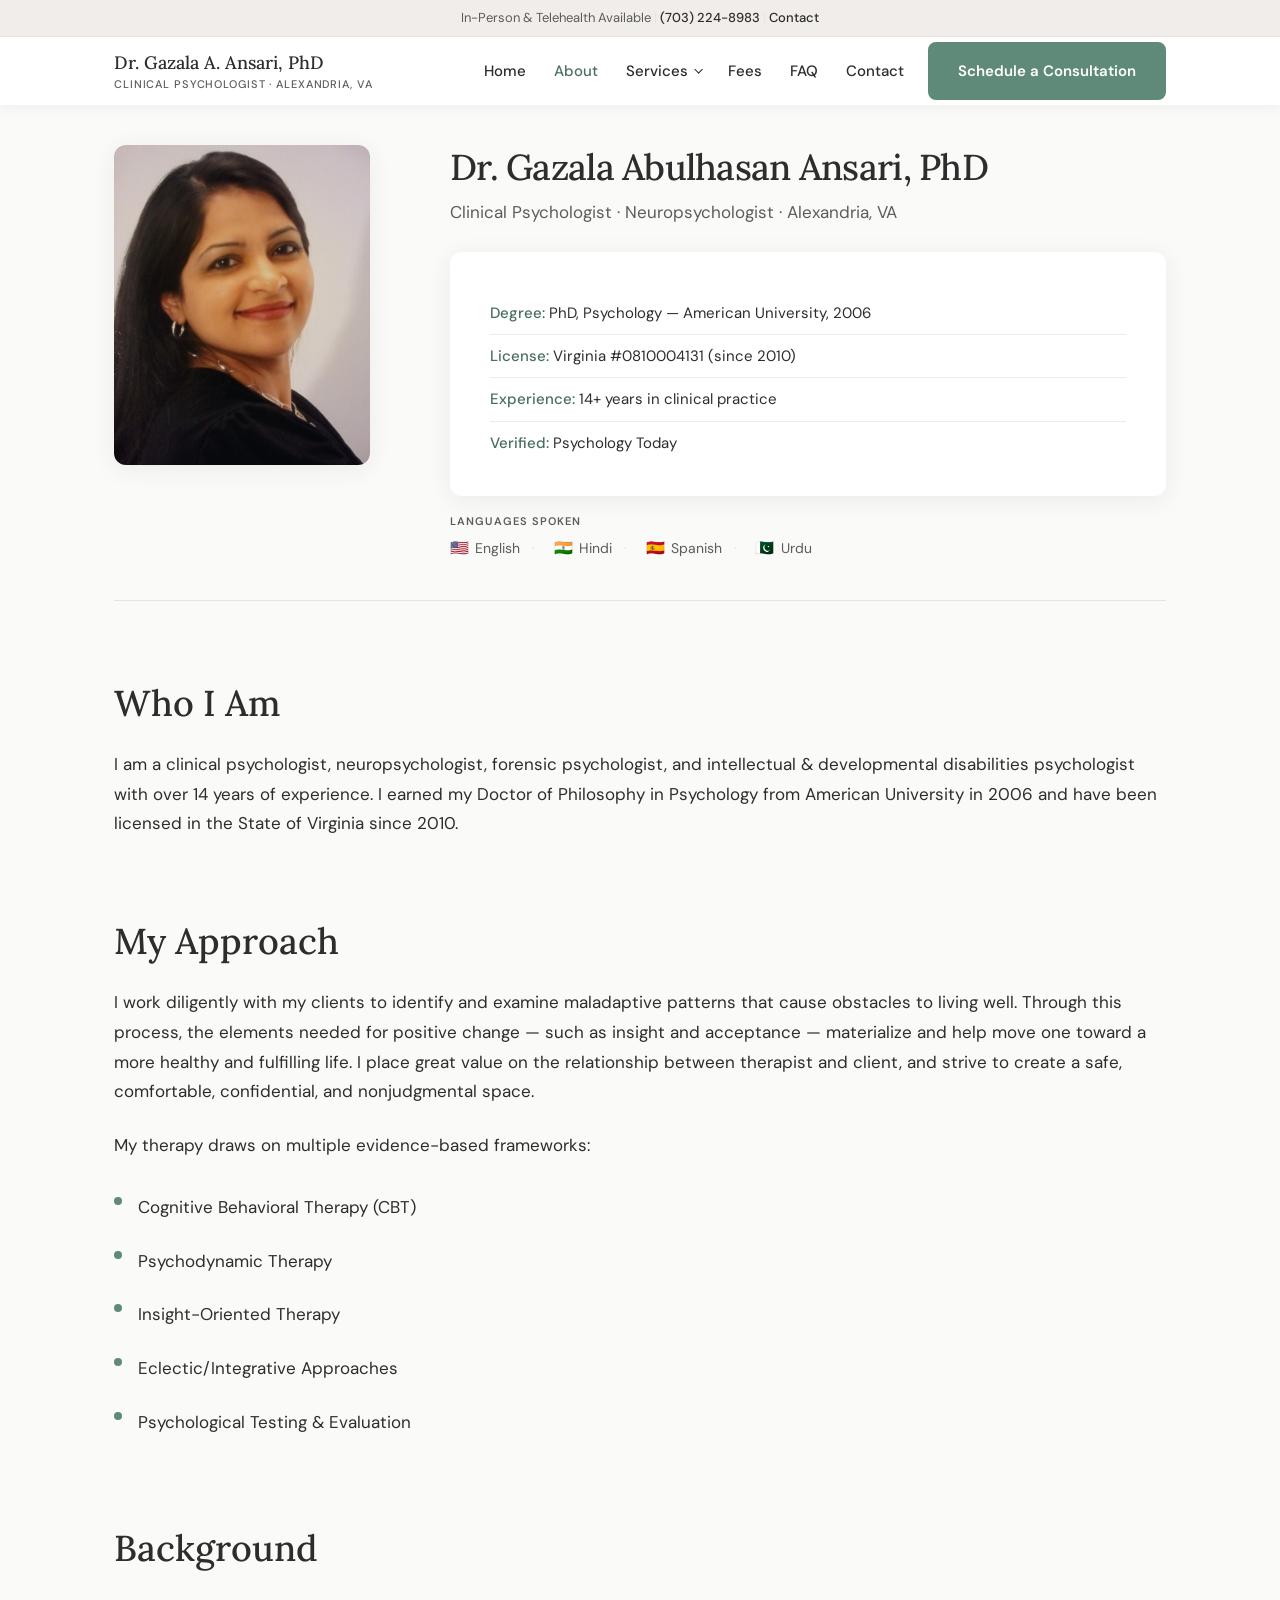
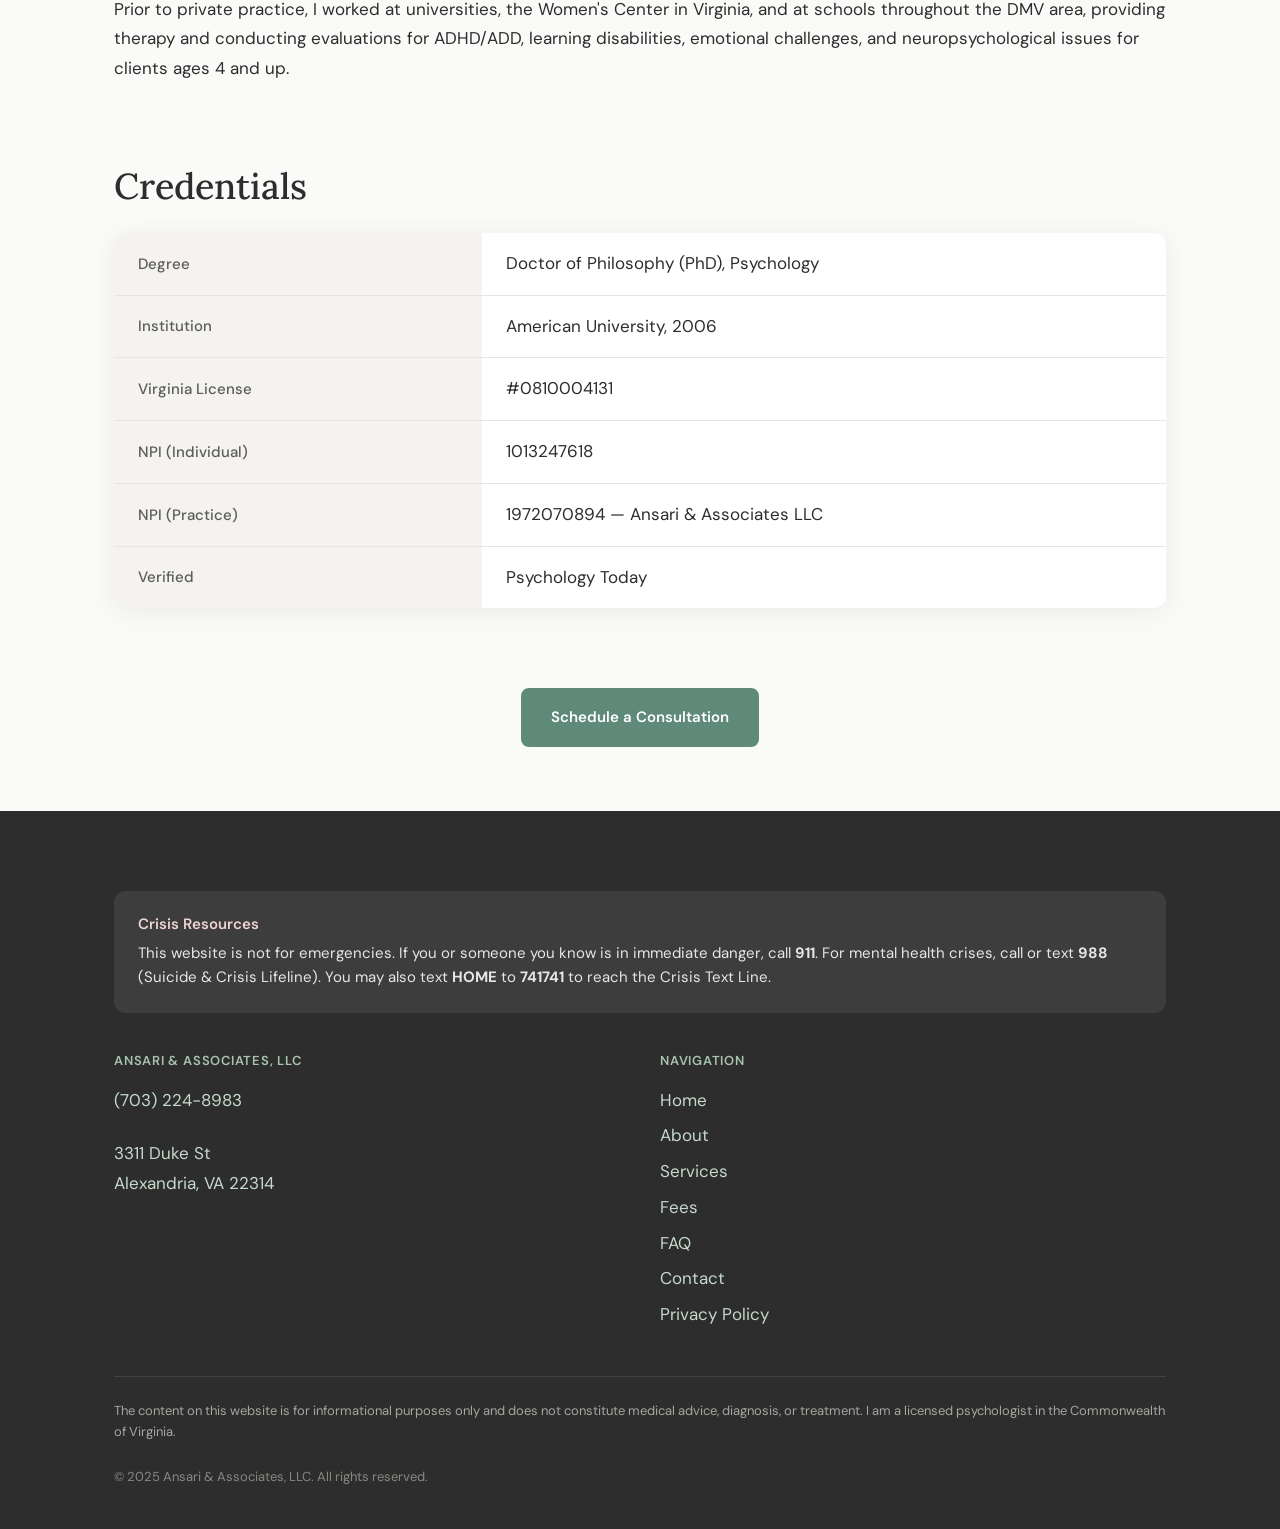
==== about.html @ 8c72e7bc "Initial commit: Dr. Gazala A. Ansari practice website Co-authored-by: Cursor <cursoragent@cursor.com" ====
<!DOCTYPE html>
<html lang="en">
<head>
  <meta charset="UTF-8">
  <meta name="viewport" content="width=device-width, initial-scale=1.0">
  <meta name="description" content="Learn about my background, therapeutic approach, credentials, and experience as a clinical psychologist in Alexandria, VA.">
  <title>About | Dr. Gazala A. Ansari, PhD</title>
  <link rel="preconnect" href="https://fonts.googleapis.com">
  <link rel="preconnect" href="https://fonts.gstatic.com" crossorigin>
  <link href="https://fonts.googleapis.com/css2?family=DM+Sans:ital,opsz,wght@0,9..40,400;0,9..40,500;0,9..40,600;1,9..40,400&family=Lora:ital,wght@0,400;0,500;0,600;1,400&display=swap" rel="stylesheet">
  <link rel="stylesheet" href="css/styles.css">
</head>
<body>
  <a href="#main-content" class="skip-link">Skip to main content</a>

  <header class="site-header">
    <div class="utility-bar">
      <div class="container utility-bar__inner">
        <p>In-Person &amp; Telehealth Available <span class="utility-bar__sep" aria-hidden="true">|</span> <a href="tel:+17032248983">(703) 224-8983</a> <span class="utility-bar__sep" aria-hidden="true">|</span> <a href="contact.html">Contact</a></p>
      </div>
    </div>
    <div class="nav-bar">
      <div class="container nav-bar__inner">
        <a href="index.html" class="logo" aria-label="Dr. Gazala A. Ansari — Home">
          Dr. Gazala A. Ansari, PhD
          <span>Clinical Psychologist · Alexandria, VA</span>
        </a>
        <button class="nav-toggle" type="button" aria-expanded="false" aria-controls="main-nav">Menu</button>
        <nav class="main-nav" id="main-nav" aria-label="Main navigation">
          <ul>
            <li><a href="index.html">Home</a></li>
            <li><a href="about.html" aria-current="page">About</a></li>
            <li class="nav-dropdown">
              <button type="button" class="nav-dropdown__toggle" aria-expanded="false" aria-haspopup="true">Services</button>
              <ul class="nav-dropdown__menu">
                <li><a href="services.html#therapy">Therapy &amp; Clinical Services</a></li>
                <li><a href="services.html#issues">Issues I Work With</a></li>
                <li><a href="services.html#availability">Availability</a></li>
              </ul>
            </li>
            <li><a href="fees.html">Fees</a></li>
            <li><a href="faq.html">FAQ</a></li>
            <li><a href="contact.html">Contact</a></li>
          </ul>
          <a href="contact.html" class="btn btn--primary btn--nav-cta">Schedule a Consultation</a>
        </nav>
      </div>
    </div>
  </header>

  <main id="main-content">
    <section class="section section--tight">
      <div class="container">
        <div class="about-intro">
          <div class="about-intro__grid">
            <figure class="about-intro__photo profile-photo">
              <img
                src="images/dr-ansari.png"
                alt="Gazala Ansari, PhD — Clinical Psychologist in Alexandria, VA"
                width="320"
                height="400"
                loading="eager">
            </figure>
            <div class="about-intro__content">
              <h1>Dr. Gazala Abulhasan Ansari, PhD</h1>
              <p class="about-intro__title">Clinical Psychologist · Neuropsychologist · Alexandria, VA</p>
              <article class="card credentials-intro-card" aria-label="Credentials overview">
                <ul>
                  <li><strong>Degree:</strong> PhD, Psychology — American University, 2006</li>
                  <li><strong>License:</strong> Virginia #0810004131 (since 2010)</li>
                  <li><strong>Experience:</strong> 14+ years in clinical practice</li>
                  <li><strong>Verified:</strong> Psychology Today</li>
                </ul>
              </article>
              <div style="margin-top: var(--space-sm);">
                <span class="languages-label">Languages spoken</span>
                <ul class="languages-inline" aria-label="Languages spoken">
                  <li><span class="flag" aria-hidden="true">🇺🇸</span> English</li>
                  <li><span class="flag" aria-hidden="true">🇮🇳</span> Hindi</li>
                  <li><span class="flag" aria-hidden="true">🇪🇸</span> Spanish</li>
                  <li><span class="flag" aria-hidden="true">🇵🇰</span> Urdu</li>
                </ul>
              </div>
            </div>
          </div>
        </div>

        <div class="content-block">
          <h2>Who I Am</h2>
          <p>I am a clinical psychologist, neuropsychologist, forensic psychologist, and intellectual &amp; developmental disabilities psychologist with over 14 years of experience. I earned my Doctor of Philosophy in Psychology from American University in 2006 and have been licensed in the State of Virginia since 2010.</p>
        </div>

        <div class="content-block">
          <h2>My Approach</h2>
          <p>I work diligently with my clients to identify and examine maladaptive patterns that cause obstacles to living well. Through this process, the elements needed for positive change — such as insight and acceptance — materialize and help move one toward a more healthy and fulfilling life. I place great value on the relationship between therapist and client, and strive to create a safe, comfortable, confidential, and nonjudgmental space.</p>
          <p>My therapy draws on multiple evidence-based frameworks:</p>
          <ul class="approach-list">
            <li>Cognitive Behavioral Therapy (CBT)</li>
            <li>Psychodynamic Therapy</li>
            <li>Insight-Oriented Therapy</li>
            <li>Eclectic/Integrative Approaches</li>
            <li>Psychological Testing &amp; Evaluation</li>
          </ul>
        </div>

        <div class="content-block">
          <h2>Background</h2>
          <p>Prior to private practice, I worked at universities, the Women's Center in Virginia, and at schools throughout the DMV area, providing therapy and conducting evaluations for ADHD/ADD, learning disabilities, emotional challenges, and neuropsychological issues for clients ages 4 and up.</p>
        </div>

        <div class="content-block">
          <h2>Credentials</h2>
          <table class="credentials-table">
            <tbody>
              <tr>
                <th scope="row">Degree</th>
                <td>Doctor of Philosophy (PhD), Psychology</td>
              </tr>
              <tr>
                <th scope="row">Institution</th>
                <td>American University, 2006</td>
              </tr>
              <tr>
                <th scope="row">Virginia License</th>
                <td>#0810004131</td>
              </tr>
              <tr>
                <th scope="row">NPI (Individual)</th>
                <td>1013247618</td>
              </tr>
              <tr>
                <th scope="row">NPI (Practice)</th>
                <td>1972070894 — Ansari &amp; Associates LLC</td>
              </tr>
              <tr>
                <th scope="row">Verified</th>
                <td>Psychology Today</td>
              </tr>
            </tbody>
          </table>
        </div>

        <p class="btn-row btn-row--center" style="margin-top: var(--space-xl);">
          <a href="contact.html" class="btn btn--primary">Schedule a Consultation</a>
        </p>
      </div>
    </section>
  </main>

  <footer class="site-footer">
    <div class="container">
      <div class="crisis-box">
        <h3>Crisis Resources</h3>
        <p>This website is not for emergencies. If you or someone you know is in immediate danger, call <strong>911</strong>. For mental health crises, call or text <strong>988</strong> (Suicide &amp; Crisis Lifeline). You may also text <strong>HOME</strong> to <strong>741741</strong> to reach the Crisis Text Line.</p>
      </div>
      <div class="footer-grid">
        <div>
          <h3>Ansari &amp; Associates, LLC</h3>
          <p><a href="tel:+17032248983">(703) 224-8983</a></p>
          <p><a href="https://www.google.com/maps/search/?api=1&query=3311+Duke+St,+Alexandria,+VA+22314" target="_blank" rel="noopener noreferrer">3311 Duke St<br>Alexandria, VA 22314</a></p>
        </div>
        <nav class="footer-nav" aria-label="Footer navigation">
          <h3>Navigation</h3>
          <ul>
            <li><a href="index.html">Home</a></li>
            <li><a href="about.html">About</a></li>
            <li><a href="services.html">Services</a></li>
            <li><a href="fees.html">Fees</a></li>
            <li><a href="faq.html">FAQ</a></li>
            <li><a href="contact.html">Contact</a></li>
            <li><a href="privacy.html">Privacy Policy</a></li>
          </ul>
        </nav>
      </div>
      <p class="legal-disclaimer">The content on this website is for informational purposes only and does not constitute medical advice, diagnosis, or treatment. I am a licensed psychologist in the Commonwealth of Virginia.</p>
      <p class="footer-copy">&copy; 2025 Ansari &amp; Associates, LLC. All rights reserved.</p>
    </div>
  </footer>

  <script src="js/main.js"></script>
</body>
</html>
---- css/styles.css ----
/* Dr. Gazala A. Ansari — Psychology Practice Site */

:root {
  --color-bg: #fafaf8;
  --color-bg-alt: #f5f3f0;
  --color-utility: #f0edea;
  --color-surface: #ffffff;
  --color-accent: #5f8a7a;
  --color-accent-dark: #4a6f62;
  --color-accent-light: #e8f2ed;
  --color-teal: #5a8a8a;
  --color-text: #2d2d2d;
  --color-text-muted: #5c5c5c;
  --color-border: #e8e4df;
  --font-serif: "Lora", Georgia, "Times New Roman", serif;
  --font-sans: "DM Sans", system-ui, -apple-system, sans-serif;
  --space-xs: 0.5rem;
  --space-sm: 1rem;
  --space-md: 1.5rem;
  --space-lg: 2.5rem;
  --space-xl: 5rem;
  --space-2xl: 7.5rem;
  --max-width: 68.75rem;
  --nav-height: 4.25rem;
  --utility-height: 2.25rem;
  --header-total: calc(var(--nav-height) + var(--utility-height));
  --radius: 8px;
  --radius-lg: 12px;
  --shadow-sm: 0 2px 12px rgba(45, 45, 45, 0.06);
  --shadow-md: 0 8px 32px rgba(45, 45, 45, 0.08);
  --shadow-card: 0 4px 24px rgba(45, 45, 45, 0.07);
  --transition: 0.2s ease;
}

*,
*::before,
*::after {
  box-sizing: border-box;
}

html {
  scroll-behavior: smooth;
}

body {
  margin: 0;
  font-family: var(--font-sans);
  font-size: 1.0625rem;
  line-height: 1.75;
  color: var(--color-text);
  background-color: var(--color-bg);
  -webkit-font-smoothing: antialiased;
}

img {
  max-width: 100%;
  height: auto;
  display: block;
}

a {
  color: var(--color-accent-dark);
  text-decoration-thickness: 1px;
  text-underline-offset: 0.2em;
  transition: color var(--transition);
}

a:hover,
a:focus-visible {
  color: var(--color-teal);
}

h1,
h2,
h3,
h4 {
  font-family: var(--font-serif);
  font-weight: 500;
  line-height: 1.25;
  color: var(--color-text);
  margin-top: 0;
}

h1 {
  font-size: clamp(2.25rem, 4.5vw, 3.25rem);
  letter-spacing: -0.02em;
}

h2 {
  font-size: clamp(1.625rem, 3vw, 2.25rem);
  margin-bottom: var(--space-md);
}

h3 {
  font-size: 1.25rem;
  margin-bottom: var(--space-sm);
}

p {
  margin: 0 0 var(--space-md);
}

ul {
  margin: 0 0 var(--space-md);
  padding-left: 1.25rem;
}

li {
  margin-bottom: 0.5rem;
}

li::marker {
  color: var(--color-accent);
}

.skip-link {
  position: absolute;
  top: -100%;
  left: var(--space-sm);
  z-index: 300;
  padding: var(--space-xs) var(--space-sm);
  background: var(--color-accent-dark);
  color: #fff;
  border-radius: var(--radius);
  text-decoration: none;
}

.skip-link:focus {
  top: var(--space-sm);
}

/* Utility bar */
.utility-bar {
  background: var(--color-utility);
  border-bottom: 1px solid var(--color-border);
  font-size: 0.8125rem;
  color: var(--color-text-muted);
}

.utility-bar__inner {
  display: flex;
  justify-content: center;
  align-items: center;
  flex-wrap: wrap;
  gap: 0.5rem 0.75rem;
  min-height: var(--utility-height);
  text-align: center;
}

.utility-bar__inner p {
  margin: 0;
}

.utility-bar a {
  color: var(--color-text);
  text-decoration: none;
  font-weight: 500;
}

.utility-bar a:hover,
.utility-bar a:focus-visible {
  color: var(--color-accent-dark);
}

.utility-bar__sep {
  color: var(--color-border);
  user-select: none;
}

/* Site header */
.site-header {
  position: sticky;
  top: 0;
  z-index: 200;
  background: var(--color-surface);
  box-shadow: var(--shadow-sm);
}

.nav-bar__inner {
  display: flex;
  align-items: center;
  justify-content: space-between;
  gap: var(--space-md);
  min-height: var(--nav-height);
}

.logo {
  font-family: var(--font-serif);
  font-size: 1.125rem;
  font-weight: 500;
  color: var(--color-text);
  text-decoration: none;
  line-height: 1.3;
  flex-shrink: 0;
}

.logo span {
  display: block;
  font-family: var(--font-sans);
  font-size: 0.6875rem;
  font-weight: 500;
  color: var(--color-text-muted);
  letter-spacing: 0.08em;
  text-transform: uppercase;
  margin-top: 0.125rem;
}

.nav-toggle {
  display: none;
  background: none;
  border: 1px solid var(--color-border);
  border-radius: var(--radius);
  padding: 0.5rem 0.75rem;
  cursor: pointer;
  font-family: var(--font-sans);
  font-size: 0.875rem;
  color: var(--color-text);
}

.main-nav {
  display: flex;
  align-items: center;
  gap: var(--space-md);
}

.main-nav > ul {
  display: flex;
  align-items: center;
  flex-wrap: wrap;
  gap: 0 1.75rem;
  list-style: none;
  margin: 0;
  padding: 0;
}

.main-nav > ul > li {
  margin: 0;
}

.main-nav > ul > li > a,
.nav-dropdown__toggle {
  text-decoration: none;
  font-size: 0.9375rem;
  font-weight: 500;
  color: var(--color-text);
  padding: 0.25rem 0;
  background: none;
  border: none;
  cursor: pointer;
  font-family: var(--font-sans);
  display: inline-flex;
  align-items: center;
  gap: 0.35rem;
}

.nav-dropdown__toggle::after {
  content: "";
  width: 0.4rem;
  height: 0.4rem;
  border-right: 1.5px solid currentColor;
  border-bottom: 1.5px solid currentColor;
  transform: rotate(45deg) translateY(-2px);
  transition: transform var(--transition);
}

.nav-dropdown.is-open .nav-dropdown__toggle::after {
  transform: rotate(-135deg) translateY(1px);
}

.main-nav a:hover,
.main-nav a:focus-visible,
.main-nav a[aria-current="page"],
.nav-dropdown__toggle:hover,
.nav-dropdown__toggle:focus-visible {
  color: var(--color-accent-dark);
}

.btn--nav-cta {
  white-space: nowrap;
  flex-shrink: 0;
}

/* Dropdown */
.nav-dropdown {
  position: relative;
}

.nav-dropdown__menu {
  position: absolute;
  top: calc(100% + 0.75rem);
  left: 50%;
  transform: translateX(-50%);
  min-width: 15rem;
  background: var(--color-surface);
  border-radius: var(--radius);
  box-shadow: var(--shadow-md);
  list-style: none;
  margin: 0;
  padding: 0.5rem 0;
  opacity: 0;
  visibility: hidden;
  pointer-events: none;
  transition: opacity var(--transition), visibility var(--transition);
  z-index: 50;
}

.nav-dropdown.is-open .nav-dropdown__menu,
.nav-dropdown:hover .nav-dropdown__menu {
  opacity: 1;
  visibility: visible;
  pointer-events: auto;
}

.nav-dropdown__menu a {
  display: block;
  padding: 0.625rem 1.25rem;
  font-size: 0.875rem;
  font-weight: 400;
  color: var(--color-text);
  text-decoration: none;
  white-space: nowrap;
}

.nav-dropdown__menu a:hover,
.nav-dropdown__menu a:focus-visible {
  background: var(--color-accent-light);
  color: var(--color-accent-dark);
}

/* Layout */
.container {
  max-width: var(--max-width);
  margin: 0 auto;
  padding: 0 var(--space-md);
}

.section {
  padding: var(--space-xl) 0;
}

.section--alt {
  background-color: var(--color-bg-alt);
}

.section--tight {
  padding: var(--space-lg) 0;
}

.section-heading {
  text-align: center;
  max-width: 40rem;
  margin: 0 auto var(--space-lg);
}

.section-heading::after {
  content: "";
  display: block;
  width: 3rem;
  height: 2px;
  background: var(--color-accent);
  margin: var(--space-md) auto 0;
  border-radius: 1px;
}

.page-header {
  padding: var(--space-xl) 0 var(--space-lg);
  text-align: center;
  background: var(--color-surface);
}

.page-header .section-label {
  margin-bottom: var(--space-sm);
}

.page-header h1::after {
  content: "";
  display: block;
  width: 3rem;
  height: 2px;
  background: var(--color-accent);
  margin: var(--space-md) auto 0;
  border-radius: 1px;
}

.page-header p {
  max-width: 40rem;
  margin: var(--space-sm) auto 0;
  color: var(--color-text-muted);
  font-size: 1.125rem;
}

.section-label {
  display: block;
  font-family: var(--font-sans);
  font-size: 0.75rem;
  font-weight: 600;
  letter-spacing: 0.12em;
  text-transform: uppercase;
  color: var(--color-accent-dark);
  margin-bottom: var(--space-sm);
}

/* Hero */
.hero {
  padding: var(--space-2xl) 0;
  background: var(--color-surface);
}

.hero__grid {
  display: grid;
  grid-template-columns: 1fr minmax(16rem, 24rem);
  gap: clamp(2rem, 5vw, 4rem);
  align-items: center;
}

.hero__content {
  text-align: left;
}

.hero__label {
  margin-bottom: var(--space-md);
}

.hero__headline {
  margin: 0 0 var(--space-md);
}

.hero__headline em {
  font-style: italic;
  font-weight: 400;
}

.hero__subheadline {
  font-size: 1.125rem;
  font-weight: 400;
  color: var(--color-text-muted);
  margin: 0 0 var(--space-md);
  line-height: 1.65;
}

.hero__intro {
  font-size: 1rem;
  color: var(--color-text);
  margin: 0 0 var(--space-lg);
  line-height: 1.75;
}

.hero__photo {
  margin: 0;
}

.profile-photo {
  margin: 0;
}

.profile-photo img {
  width: 100%;
  aspect-ratio: 4 / 5;
  object-fit: cover;
  object-position: center top;
  border-radius: var(--radius-lg);
  box-shadow: var(--shadow-card);
  border: none;
}

.hero__below {
  padding: var(--space-xl) 0;
  background: var(--color-bg);
}

/* Services grid (home) */
.services-grid-section {
  padding: var(--space-2xl) 0;
  background: var(--color-bg-alt);
}

.services-grid {
  display: grid;
  grid-template-columns: repeat(3, 1fr);
  gap: var(--space-md);
  margin-top: var(--space-lg);
}

.service-card {
  background: var(--color-surface);
  border-radius: var(--radius-lg);
  padding: var(--space-lg);
  box-shadow: var(--shadow-card);
  display: flex;
  flex-direction: column;
  transition: transform var(--transition), box-shadow var(--transition);
}

.service-card:hover {
  transform: translateY(-2px);
  box-shadow: var(--shadow-md);
}

.service-card__icon {
  width: 2.75rem;
  height: 2.75rem;
  color: var(--color-accent);
  margin-bottom: var(--space-md);
}

.service-card__title {
  font-family: var(--font-serif);
  font-size: 1.25rem;
  font-weight: 600;
  margin: 0 0 var(--space-sm);
  color: var(--color-text);
}

.service-card__desc {
  font-size: 0.9375rem;
  color: var(--color-text-muted);
  line-height: 1.65;
  flex-grow: 1;
  margin-bottom: var(--space-md);
}

.service-card__link {
  font-size: 0.9375rem;
  font-weight: 500;
  color: var(--color-accent-dark);
  text-decoration: none;
  margin-top: auto;
}

.service-card__link:hover,
.service-card__link:focus-visible {
  color: var(--color-teal);
}

/* About intro */
.about-intro {
  padding-bottom: var(--space-lg);
  margin-bottom: var(--space-xl);
  border-bottom: 1px solid var(--color-border);
}

.about-intro__grid {
  display: grid;
  grid-template-columns: minmax(12rem, 16rem) 1fr;
  gap: var(--space-xl);
  align-items: start;
}

.about-intro__content h1 {
  font-size: clamp(1.75rem, 3vw, 2.25rem);
  margin-bottom: var(--space-xs);
}

.about-intro__title {
  font-size: 1.0625rem;
  color: var(--color-text-muted);
  margin: 0 0 var(--space-md);
}

.credentials-intro-card {
  margin-top: 0;
  background: var(--color-accent-light);
  border: none;
  box-shadow: var(--shadow-sm);
}

.credentials-intro-card ul {
  list-style: none;
  padding: 0;
  margin: 0;
}

.credentials-intro-card li {
  padding: 0.5rem 0;
  border-bottom: 1px solid rgba(95, 138, 122, 0.15);
  margin: 0;
  font-size: 0.9375rem;
}

.credentials-intro-card li:last-child {
  border-bottom: none;
  padding-bottom: 0;
}

.credentials-intro-card strong {
  color: var(--color-accent-dark);
  font-weight: 500;
}

/* Trust badges */
.trust-badges {
  display: grid;
  grid-template-columns: repeat(auto-fit, minmax(10rem, 1fr));
  gap: var(--space-md);
  margin: 0;
  padding: var(--space-lg);
  background: var(--color-surface);
  border-radius: var(--radius-lg);
  box-shadow: var(--shadow-card);
}

.trust-badge {
  display: flex;
  flex-direction: column;
  align-items: center;
  text-align: center;
  gap: var(--space-xs);
}

.trust-badge__icon {
  width: 2.5rem;
  height: 2.5rem;
  color: var(--color-accent);
}

.trust-badge__label {
  font-size: 0.875rem;
  color: var(--color-text);
  line-height: 1.4;
  font-weight: 500;
}

/* Buttons */
.btn-row {
  display: flex;
  flex-wrap: wrap;
  gap: var(--space-sm);
}

.hero .btn-row {
  justify-content: flex-start;
}

.btn-row--center {
  justify-content: center;
}

.btn {
  display: inline-block;
  padding: 0.875rem 1.75rem;
  font-family: var(--font-sans);
  font-size: 0.9375rem;
  font-weight: 600;
  text-decoration: none;
  border-radius: var(--radius);
  border: 2px solid transparent;
  cursor: pointer;
  transition: background var(--transition), color var(--transition), border-color var(--transition), box-shadow var(--transition);
}

.btn--primary {
  background: var(--color-accent);
  color: #fff;
  border-color: var(--color-accent);
}

.btn--primary:hover,
.btn--primary:focus-visible {
  background: var(--color-accent-dark);
  border-color: var(--color-accent-dark);
  color: #fff;
  box-shadow: var(--shadow-sm);
}

.btn--secondary {
  background: transparent;
  color: var(--color-accent-dark);
  border-color: var(--color-accent);
}

.btn--secondary:hover,
.btn--secondary:focus-visible {
  background: var(--color-accent-light);
  color: var(--color-accent-dark);
}

/* Cards */
.card-grid {
  display: grid;
  grid-template-columns: repeat(auto-fit, minmax(16rem, 1fr));
  gap: var(--space-md);
}

.card {
  background: var(--color-surface);
  border: none;
  border-radius: var(--radius-lg);
  padding: var(--space-lg);
  box-shadow: var(--shadow-card);
}

.card__title {
  font-family: var(--font-serif);
  font-size: 1.125rem;
  margin-bottom: var(--space-xs);
  color: var(--color-accent-dark);
}

.card__value {
  font-size: 1.75rem;
  font-weight: 500;
  color: var(--color-text);
  margin-bottom: var(--space-xs);
  font-family: var(--font-serif);
}

.card p:last-child {
  margin-bottom: 0;
}

/* Credentials table */
.credentials-table {
  width: 100%;
  border-collapse: collapse;
  background: var(--color-surface);
  border-radius: var(--radius-lg);
  overflow: hidden;
  box-shadow: var(--shadow-card);
}

.credentials-table th,
.credentials-table td {
  padding: var(--space-sm) var(--space-md);
  text-align: left;
  border-bottom: 1px solid var(--color-border);
}

.credentials-table th {
  width: 35%;
  font-weight: 500;
  color: var(--color-text-muted);
  background: var(--color-bg-alt);
  font-family: var(--font-sans);
  font-size: 0.9375rem;
}

.credentials-table tr:last-child th,
.credentials-table tr:last-child td {
  border-bottom: none;
}

/* Tag list */
.tag-list {
  display: flex;
  flex-wrap: wrap;
  gap: 0.5rem;
  list-style: none;
  padding: 0;
  margin: var(--space-md) 0 0;
}

.tag-list li {
  margin: 0;
  padding: 0.375rem 0.875rem;
  background: var(--color-accent-light);
  color: var(--color-accent-dark);
  border-radius: 2rem;
  font-size: 0.875rem;
}

.focus-areas {
  display: flex;
  flex-wrap: wrap;
  gap: var(--space-sm);
  margin: var(--space-md) 0;
}

.focus-area {
  padding: var(--space-sm) var(--space-md);
  background: var(--color-accent);
  color: #fff;
  border-radius: var(--radius);
  font-weight: 500;
  font-size: 0.9375rem;
}

/* FAQ */
.faq-list {
  max-width: 48rem;
  margin: 0 auto;
}

.faq-item {
  border: none;
  border-radius: var(--radius-lg);
  margin-bottom: var(--space-sm);
  background: var(--color-surface);
  overflow: hidden;
  box-shadow: var(--shadow-sm);
}

/* Content stays in DOM (open) but height is controlled by JS */
.faq-item > .faq-item__answer {
  display: block;
}

.faq-item summary {
  padding: var(--space-md) var(--space-lg);
  font-weight: 500;
  cursor: pointer;
  list-style: none;
  display: flex;
  justify-content: space-between;
  align-items: center;
  gap: var(--space-sm);
  font-family: var(--font-serif);
  font-size: 1.0625rem;
}

.faq-item summary::-webkit-details-marker {
  display: none;
}

.faq-item summary::after {
  content: "+";
  font-family: var(--font-sans);
  font-size: 1.25rem;
  color: var(--color-accent);
  flex-shrink: 0;
}

.faq-item.is-open summary::after {
  content: "−";
}

.faq-item summary:hover,
.faq-item summary:focus-visible {
  background: var(--color-accent-light);
  outline: none;
}

.faq-item__answer {
  height: 0;
  overflow: hidden;
  transition: height 0.35s ease-out;
  color: var(--color-text-muted);
}

.faq-item.is-open .faq-item__answer {
  /* height set by JavaScript for smooth animation */
}

.faq-item__answer-inner {
  padding: 0 var(--space-lg) var(--space-md);
}

.faq-item__answer-inner > p {
  margin: 0;
  padding-top: var(--space-md);
  border-top: 1px solid var(--color-border);
}

/* Contact */
.contact-layout {
  display: grid;
  grid-template-columns: 1fr 1fr;
  gap: var(--space-xl);
  align-items: start;
}

.contact-form {
  background: var(--color-surface);
  padding: var(--space-lg);
  border-radius: var(--radius-lg);
  box-shadow: var(--shadow-card);
}

.form-group {
  margin-bottom: var(--space-md);
}

.form-group label {
  display: block;
  font-size: 0.875rem;
  font-weight: 500;
  margin-bottom: 0.375rem;
  color: var(--color-text);
}

.form-group input,
.form-group select,
.form-group textarea {
  width: 100%;
  padding: 0.75rem;
  font-family: var(--font-sans);
  font-size: 1rem;
  border: 1px solid var(--color-border);
  border-radius: var(--radius);
  background: var(--color-bg);
  color: var(--color-text);
  transition: border-color var(--transition), box-shadow var(--transition);
}

.form-group input:focus,
.form-group select:focus,
.form-group textarea:focus {
  outline: none;
  border-color: var(--color-accent);
  box-shadow: 0 0 0 3px var(--color-accent-light);
}

.form-group textarea {
  min-height: 8rem;
  resize: vertical;
}

.form-note {
  font-size: 0.875rem;
  color: var(--color-text-muted);
  margin-bottom: var(--space-md);
  padding: var(--space-sm);
  background: var(--color-accent-light);
  border-radius: var(--radius);
  border-left: 3px solid var(--color-accent);
}

.contact-details h3 {
  margin-top: var(--space-lg);
}

.contact-details h3:first-child {
  margin-top: 0;
}

.contact-details a {
  text-decoration: none;
  font-weight: 500;
}

.contact-details a:hover {
  text-decoration: underline;
}

.map-container {
  margin-top: var(--space-xl);
  border-radius: var(--radius-lg);
  overflow: hidden;
  box-shadow: var(--shadow-card);
}

.map-container iframe {
  display: block;
  width: 100%;
  height: 20rem;
  border: 0;
}

.two-col {
  display: grid;
  grid-template-columns: 1fr 1fr;
  gap: var(--space-xl);
  align-items: start;
}

.content-block + .content-block {
  margin-top: var(--space-xl);
}

.content-block[id] {
  scroll-margin-top: calc(var(--header-total) + 1rem);
}

.approach-list {
  list-style: none;
  padding: 0;
}

.approach-list li {
  padding: var(--space-xs) 0 var(--space-xs) 1.5rem;
  position: relative;
}

.approach-list li::before {
  content: "";
  position: absolute;
  left: 0;
  top: 0.75rem;
  width: 0.5rem;
  height: 0.5rem;
  background: var(--color-accent);
  border-radius: 50%;
}

/* Languages — inline minimal display */
.languages-inline {
  display: flex;
  flex-wrap: wrap;
  align-items: center;
  gap: 0.5rem 0.75rem;
  margin: 0;
  padding: 0;
  list-style: none;
  font-size: 0.875rem;
  color: var(--color-text-muted);
  line-height: 1.6;
}

.languages-inline li {
  display: inline-flex;
  align-items: center;
  gap: 0.4rem;
  margin: 0;
}

.languages-inline li + li::before {
  content: "·";
  margin-right: 0.75rem;
  color: var(--color-border);
}

.languages-inline .flag {
  font-size: 0.95rem;
  line-height: 1;
}

.languages-label {
  display: block;
  font-family: var(--font-sans);
  font-size: 0.6875rem;
  font-weight: 600;
  letter-spacing: 0.1em;
  text-transform: uppercase;
  color: var(--color-text-muted);
  margin-bottom: 0.4rem;
}

.availability-block {
  padding: var(--space-lg);
  border-radius: var(--radius-lg);
  background: var(--color-accent-light);
  box-shadow: var(--shadow-sm);
}

/* Footer */
.site-footer {
  background: var(--color-text);
  color: #e8e6e3;
  padding: var(--space-xl) 0 var(--space-lg);
  margin-top: 0;
}

.site-footer a {
  color: #c5d9cc;
  text-decoration: none;
}

.site-footer a:hover,
.site-footer a:focus-visible {
  color: #fff;
  text-decoration: underline;
}

.footer-grid {
  display: grid;
  grid-template-columns: repeat(auto-fit, minmax(14rem, 1fr));
  gap: var(--space-lg);
  margin-bottom: var(--space-lg);
}

.footer-grid h3 {
  font-family: var(--font-sans);
  font-size: 0.8125rem;
  font-weight: 600;
  text-transform: uppercase;
  letter-spacing: 0.06em;
  color: #a8c4b0;
  margin-bottom: var(--space-sm);
}

.footer-nav ul {
  list-style: none;
  padding: 0;
  margin: 0;
}

.footer-nav li {
  margin-bottom: 0.375rem;
}

.crisis-box {
  background: rgba(255, 255, 255, 0.08);
  border-radius: var(--radius-lg);
  padding: var(--space-md);
  margin-bottom: var(--space-lg);
}

.crisis-box h3 {
  font-family: var(--font-sans);
  font-size: 0.9375rem;
  font-weight: 600;
  color: #f0d4d4;
  margin-bottom: var(--space-xs);
}

.crisis-box p {
  margin: 0;
  font-size: 0.9375rem;
  line-height: 1.6;
}

.legal-disclaimer {
  font-size: 0.8125rem;
  color: #a8a5a0;
  line-height: 1.6;
  margin-bottom: var(--space-md);
  padding-top: var(--space-md);
  border-top: 1px solid rgba(255, 255, 255, 0.1);
}

.footer-copy {
  font-size: 0.8125rem;
  color: #8a8782;
  margin: 0;
}

.text-muted {
  color: var(--color-text-muted);
}

.text-center {
  text-align: center;
}

.sr-only {
  position: absolute;
  width: 1px;
  height: 1px;
  padding: 0;
  margin: -1px;
  overflow: hidden;
  clip: rect(0, 0, 0, 0);
  white-space: nowrap;
  border: 0;
}

/* Responsive */
@media (max-width: 992px) {
  .services-grid {
    grid-template-columns: repeat(2, 1fr);
  }
}

@media (max-width: 768px) {
  :root {
    --space-xl: 3.5rem;
    --space-2xl: 4.5rem;
  }

  .nav-toggle {
    display: block;
  }

  .main-nav {
    display: none;
    position: absolute;
    top: 100%;
    left: 0;
    right: 0;
    background: var(--color-surface);
    border-bottom: 1px solid var(--color-border);
    padding: var(--space-md);
    box-shadow: var(--shadow-md);
    flex-direction: column;
    align-items: stretch;
  }

  .main-nav.is-open {
    display: flex;
  }

  .main-nav > ul {
    flex-direction: column;
    align-items: stretch;
    gap: 0;
    width: 100%;
  }

  .main-nav > ul > li {
    border-bottom: 1px solid var(--color-border);
  }

  .main-nav > ul > li > a,
  .nav-dropdown__toggle {
    display: block;
    padding: var(--space-sm) 0;
    width: 100%;
    text-align: left;
  }

  .nav-dropdown__menu {
    position: static;
    transform: none;
    box-shadow: none;
    padding: 0 0 0 1rem;
    opacity: 1;
    visibility: visible;
    pointer-events: auto;
    display: none;
    background: var(--color-bg-alt);
    border-radius: var(--radius);
    margin-bottom: var(--space-sm);
  }

  .nav-dropdown.is-open .nav-dropdown__menu {
    display: block;
  }

  .nav-dropdown:hover .nav-dropdown__menu {
    display: none;
  }

  .nav-dropdown.is-open:hover .nav-dropdown__menu {
    display: block;
  }

  .btn--nav-cta {
    width: 100%;
    text-align: center;
    margin-top: var(--space-sm);
  }

  .nav-bar__inner {
    flex-wrap: wrap;
    position: relative;
  }

  .two-col,
  .contact-layout {
    grid-template-columns: 1fr;
  }

  .hero {
    padding: var(--space-xl) 0;
  }

  .hero__grid {
    grid-template-columns: 1fr;
    gap: var(--space-lg);
  }

  .hero__content {
    text-align: center;
  }

  .hero .btn-row {
    justify-content: center;
  }

  .hero__photo {
    max-width: 18rem;
    margin: 0 auto;
  }

  .services-grid {
    grid-template-columns: 1fr;
  }

  .about-intro__grid {
    grid-template-columns: 1fr;
    gap: var(--space-lg);
  }

  .about-intro__photo {
    max-width: 16rem;
    margin: 0 auto;
  }

  .credentials-table th,
  .credentials-table td {
    display: block;
    width: 100%;
  }

  .credentials-table th {
    padding-bottom: 0.25rem;
    border-bottom: none;
  }

  .credentials-table td {
    padding-top: 0;
    padding-bottom: var(--space-sm);
  }
}

@media (prefers-reduced-motion: reduce) {
  html {
    scroll-behavior: auto;
  }

  *,
  *::before,
  *::after {
    transition-duration: 0.01ms !important;
  }

  .faq-item__answer {
    transition: none;
  }
}
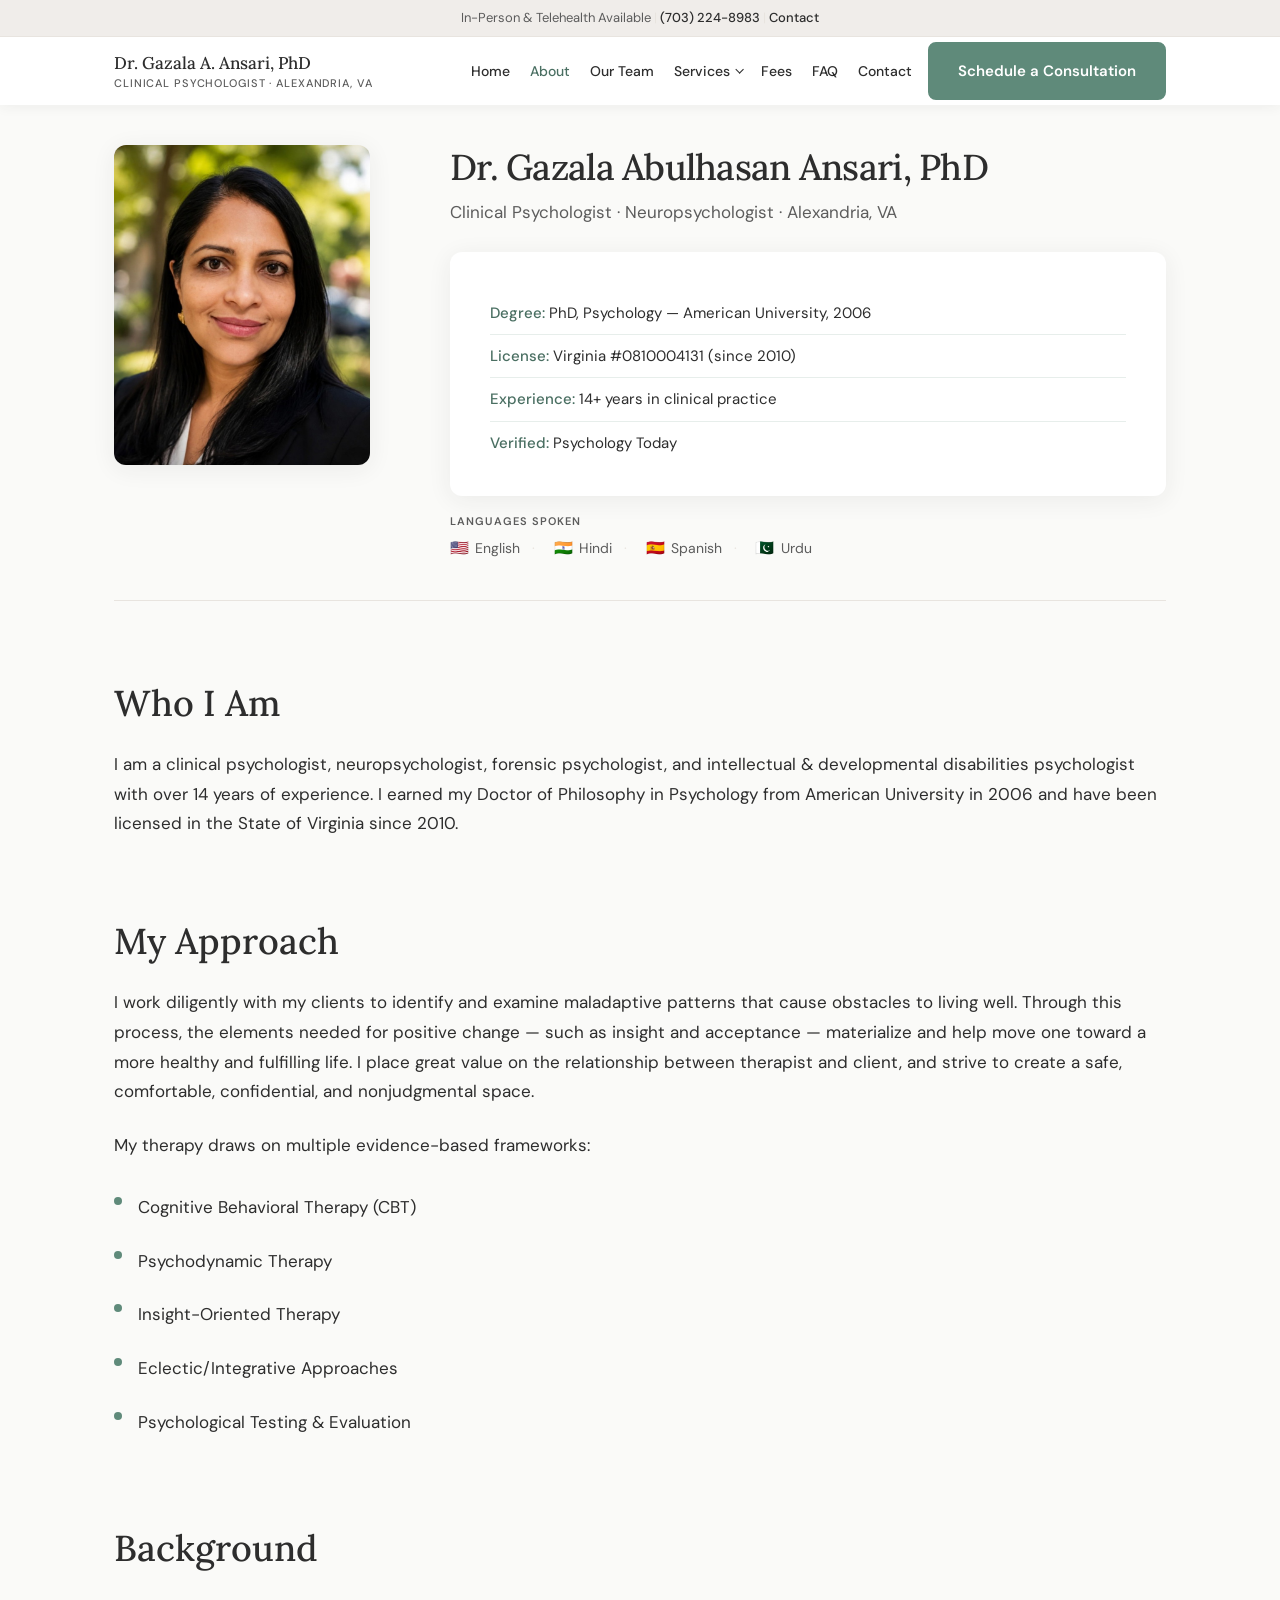
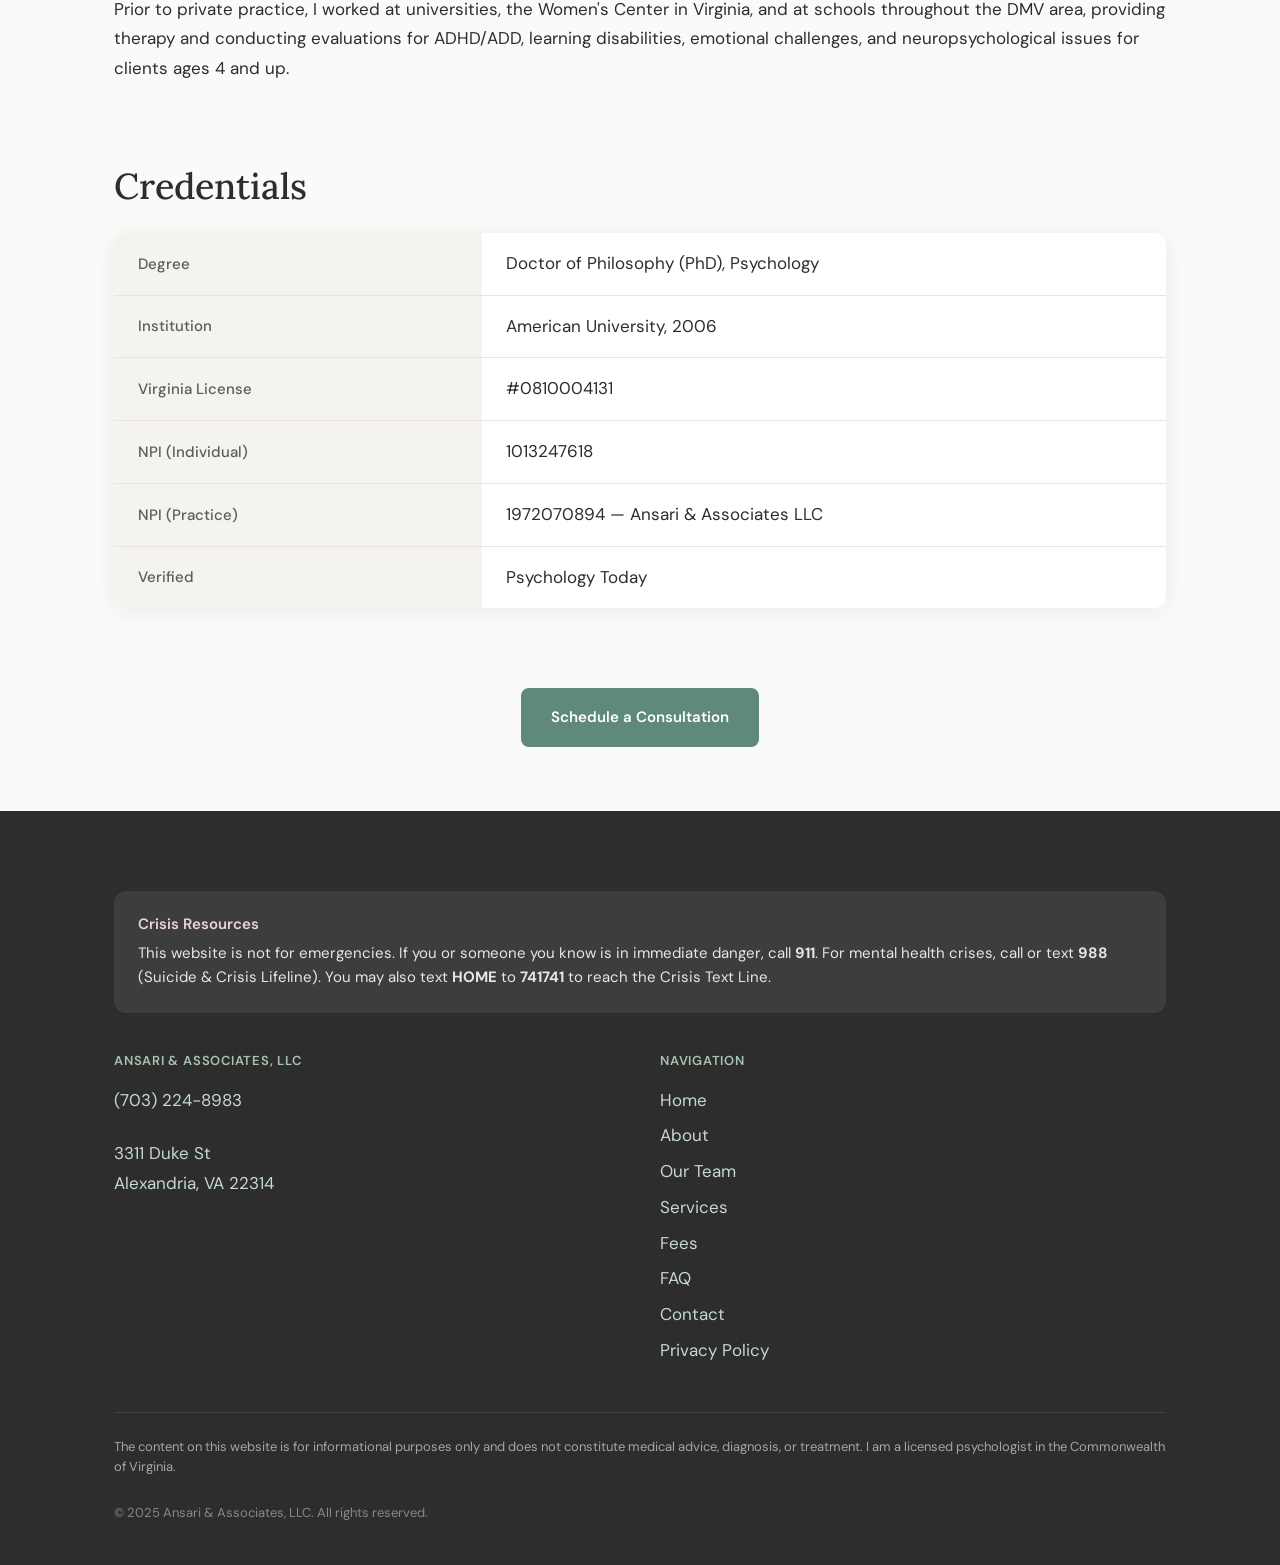
==== commit 3262cc42: "Add Our Team page, clinician profiles, and nav improvements - New Our Team page with grid of three c" ====
--- a/about.html
+++ b/about.html
@@ -30,6 +30,7 @@
           <ul>
             <li><a href="index.html">Home</a></li>
             <li><a href="about.html" aria-current="page">About</a></li>
+            <li><a href="team.html">Our Team</a></li>
             <li class="nav-dropdown">
               <button type="button" class="nav-dropdown__toggle" aria-expanded="false" aria-haspopup="true">Services</button>
               <ul class="nav-dropdown__menu">
@@ -164,6 +165,7 @@
           <ul>
             <li><a href="index.html">Home</a></li>
             <li><a href="about.html">About</a></li>
+            <li><a href="team.html">Our Team</a></li>
             <li><a href="services.html">Services</a></li>
             <li><a href="fees.html">Fees</a></li>
             <li><a href="faq.html">FAQ</a></li>
--- a/css/styles.css
+++ b/css/styles.css
@@ -180,18 +180,23 @@
   display: flex;
   align-items: center;
   justify-content: space-between;
-  gap: var(--space-md);
+  flex-wrap: nowrap;
+  gap: 1rem;
   min-height: var(--nav-height);
 }
 
 .logo {
   font-family: var(--font-serif);
-  font-size: 1.125rem;
+  font-size: 1.0625rem;
   font-weight: 500;
   color: var(--color-text);
   text-decoration: none;
   line-height: 1.3;
-  flex-shrink: 0;
+  flex: 0 0 auto;
+  max-width: 18rem;
+  white-space: nowrap;
+  overflow: hidden;
+  text-overflow: ellipsis;
 }
 
 .logo span {
@@ -220,14 +225,16 @@
 .main-nav {
   display: flex;
   align-items: center;
-  gap: var(--space-md);
+  gap: 1rem;
+  flex-wrap: nowrap;
+  min-width: 0;
 }
 
 .main-nav > ul {
   display: flex;
   align-items: center;
-  flex-wrap: wrap;
-  gap: 0 1.75rem;
+  flex-wrap: nowrap;
+  gap: 0 1.25rem;
   list-style: none;
   margin: 0;
   padding: 0;
@@ -235,12 +242,13 @@
 
 .main-nav > ul > li {
   margin: 0;
+  flex-shrink: 0;
 }
 
 .main-nav > ul > li > a,
 .nav-dropdown__toggle {
   text-decoration: none;
-  font-size: 0.9375rem;
+  font-size: 0.875rem;
   font-weight: 500;
   color: var(--color-text);
   padding: 0.25rem 0;
@@ -250,7 +258,9 @@
   font-family: var(--font-sans);
   display: inline-flex;
   align-items: center;
-  gap: 0.35rem;
+  gap: 0.3rem;
+  white-space: nowrap;
+  line-height: 1.2;
 }
 
 .nav-dropdown__toggle::after {
@@ -278,6 +288,8 @@
 .btn--nav-cta {
   white-space: nowrap;
   flex-shrink: 0;
+  padding: 0.55rem 1.1rem;
+  font-size: 0.8125rem;
 }
 
 /* Dropdown */
@@ -1013,6 +1025,192 @@
   line-height: 1;
 }
 
+/* Team grid + profile pages */
+.team-grid {
+  display: grid;
+  grid-template-columns: repeat(3, 1fr);
+  gap: var(--space-md);
+  margin-top: var(--space-lg);
+}
+
+.team-card {
+  background: var(--color-surface);
+  border-radius: var(--radius-lg);
+  padding: var(--space-lg);
+  box-shadow: var(--shadow-card);
+  text-decoration: none;
+  color: inherit;
+  display: flex;
+  flex-direction: column;
+  align-items: center;
+  text-align: center;
+  transition: transform var(--transition), box-shadow var(--transition);
+}
+
+.team-card:hover,
+.team-card:focus-visible {
+  transform: translateY(-3px);
+  box-shadow: var(--shadow-md);
+  color: inherit;
+  outline: none;
+}
+
+.team-card__photo {
+  width: 9rem;
+  height: 9rem;
+  border-radius: 50%;
+  object-fit: cover;
+  object-position: center top;
+  margin-bottom: var(--space-md);
+  box-shadow: 0 4px 16px rgba(45, 45, 45, 0.1);
+}
+
+.team-card__name {
+  font-family: var(--font-serif);
+  font-size: 1.25rem;
+  font-weight: 600;
+  margin: 0 0 0.25rem;
+  color: var(--color-text);
+}
+
+.team-card__title {
+  font-size: 0.8125rem;
+  font-weight: 500;
+  color: var(--color-accent-dark);
+  text-transform: uppercase;
+  letter-spacing: 0.06em;
+  margin: 0 0 var(--space-sm);
+}
+
+.team-card__specialty {
+  font-size: 0.9375rem;
+  color: var(--color-text-muted);
+  line-height: 1.6;
+  margin: 0 0 var(--space-md);
+  flex-grow: 1;
+}
+
+.team-card__link {
+  font-size: 0.9375rem;
+  font-weight: 500;
+  color: var(--color-accent-dark);
+  margin-top: auto;
+}
+
+.team-card:hover .team-card__link,
+.team-card:focus-visible .team-card__link {
+  color: var(--color-teal);
+}
+
+/* Team profile page */
+.team-profile {
+  display: grid;
+  grid-template-columns: minmax(14rem, 18rem) 1fr;
+  gap: var(--space-xl);
+  align-items: start;
+  padding-bottom: var(--space-lg);
+  margin-bottom: var(--space-xl);
+  border-bottom: 1px solid var(--color-border);
+}
+
+.team-profile__photo {
+  width: 100%;
+  aspect-ratio: 4 / 5;
+  object-fit: cover;
+  object-position: center top;
+  border-radius: var(--radius-lg);
+  box-shadow: var(--shadow-card);
+}
+
+.team-profile__title {
+  font-size: 1rem;
+  color: var(--color-text-muted);
+  margin: 0 0 var(--space-md);
+}
+
+.team-back-link {
+  display: inline-block;
+  margin-bottom: var(--space-md);
+  font-size: 0.875rem;
+  color: var(--color-text-muted);
+  text-decoration: none;
+}
+
+.team-back-link:hover {
+  color: var(--color-accent-dark);
+}
+
+.profile-fact {
+  display: grid;
+  grid-template-columns: 12rem 1fr;
+  gap: var(--space-sm);
+  padding: 0.5rem 0;
+  border-bottom: 1px solid var(--color-border);
+  font-size: 0.9375rem;
+}
+
+.profile-fact:last-child {
+  border-bottom: none;
+}
+
+.profile-fact dt {
+  font-weight: 500;
+  color: var(--color-text-muted);
+  margin: 0;
+}
+
+.profile-fact dd {
+  margin: 0;
+  color: var(--color-text);
+}
+
+/* Services summary block on home */
+.services-summary {
+  padding: var(--space-xl) 0;
+  background: var(--color-surface);
+  border-bottom: 1px solid var(--color-border);
+}
+
+.services-summary__inner {
+  max-width: 44rem;
+  margin: 0 auto;
+  text-align: center;
+}
+
+.services-summary p {
+  margin: var(--space-sm) 0 0;
+  font-size: 1.0625rem;
+  color: var(--color-text);
+  line-height: 1.75;
+}
+
+@media (max-width: 992px) {
+  .team-grid {
+    grid-template-columns: repeat(2, 1fr);
+  }
+}
+
+@media (max-width: 700px) {
+  .team-grid {
+    grid-template-columns: 1fr;
+  }
+
+  .team-profile {
+    grid-template-columns: 1fr;
+    gap: var(--space-lg);
+  }
+
+  .team-profile__photo {
+    max-width: 16rem;
+    margin: 0 auto;
+  }
+
+  .profile-fact {
+    grid-template-columns: 1fr;
+    gap: 0;
+  }
+}
+
 .languages-label {
   display: block;
   font-family: var(--font-sans);
@@ -1140,12 +1338,8 @@
   }
 }
 
-@media (max-width: 768px) {
-  :root {
-    --space-xl: 3.5rem;
-    --space-2xl: 4.5rem;
-  }
-
+/* Collapse nav into hamburger early so links never wrap on desktop */
+@media (max-width: 1024px) {
   .nav-toggle {
     display: block;
   }
@@ -1171,6 +1365,7 @@
   .main-nav > ul {
     flex-direction: column;
     align-items: stretch;
+    flex-wrap: nowrap;
     gap: 0;
     width: 100%;
   }
@@ -1185,6 +1380,7 @@
     padding: var(--space-sm) 0;
     width: 100%;
     text-align: left;
+    font-size: 0.9375rem;
   }
 
   .nav-dropdown__menu {
@@ -1217,11 +1413,19 @@
     width: 100%;
     text-align: center;
     margin-top: var(--space-sm);
+    padding: 0.875rem 1.5rem;
+    font-size: 0.9375rem;
   }
 
   .nav-bar__inner {
-    flex-wrap: wrap;
     position: relative;
+  }
+}
+
+@media (max-width: 768px) {
+  :root {
+    --space-xl: 3.5rem;
+    --space-2xl: 4.5rem;
   }
 
   .two-col,
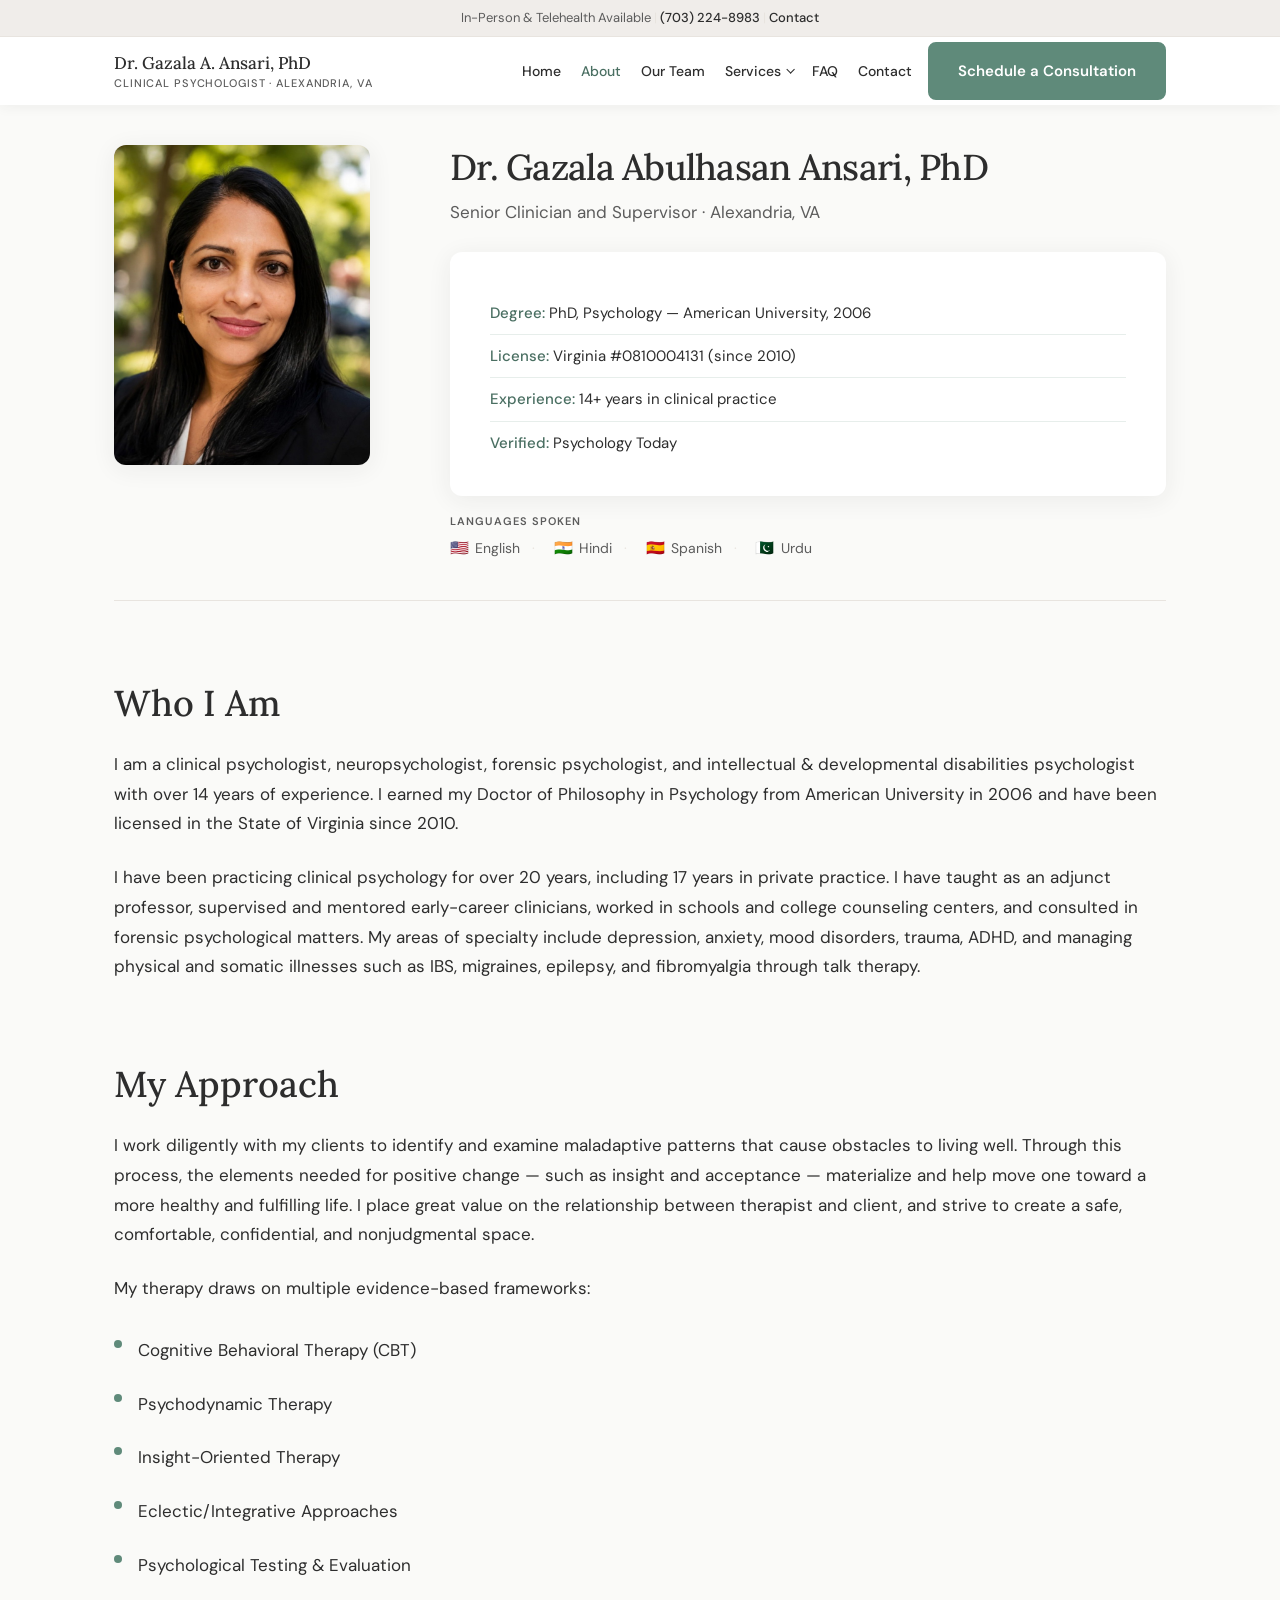
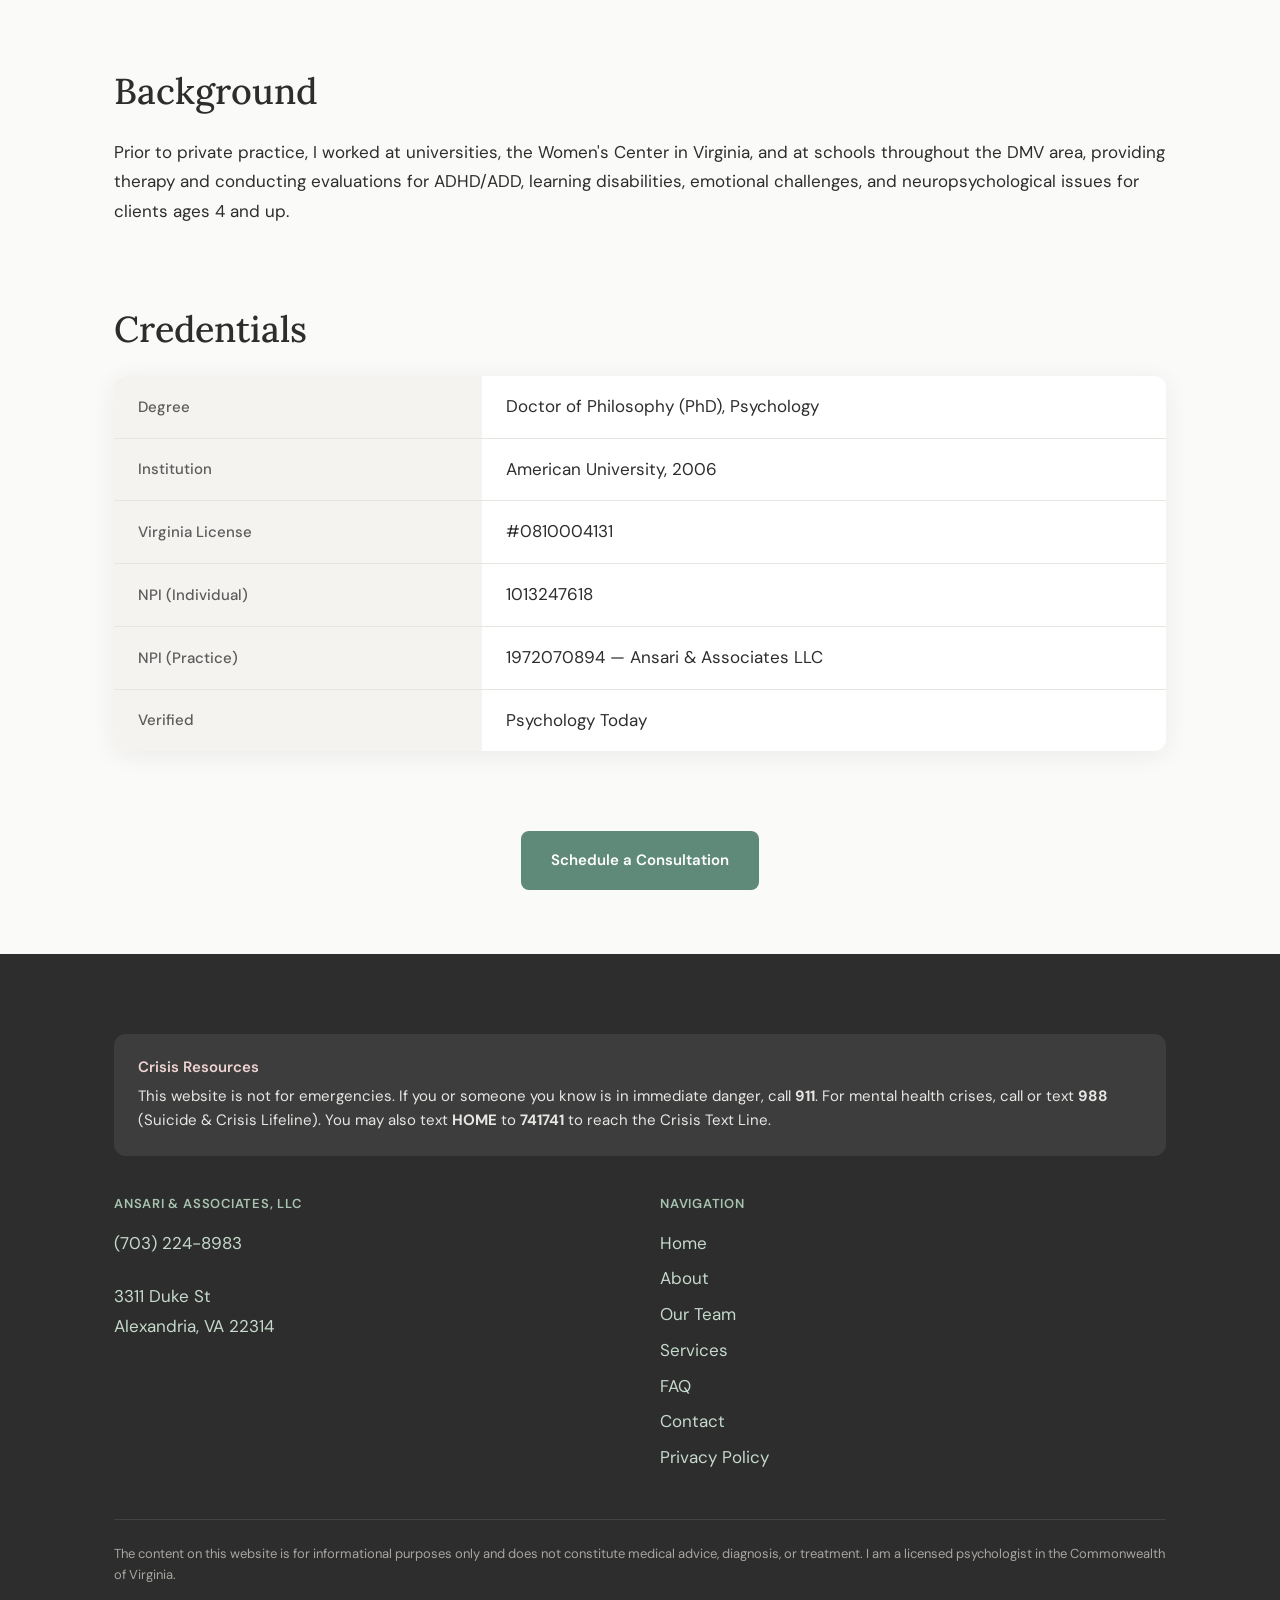
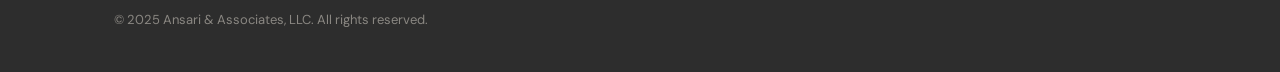
==== commit a083105a: "Add Emily Apyan, refresh Stancell & Shelby profiles, remove Fees - Add Emily Apyan profile page and " ====
--- a/about.html
+++ b/about.html
@@ -32,14 +32,13 @@
             <li><a href="about.html" aria-current="page">About</a></li>
             <li><a href="team.html">Our Team</a></li>
             <li class="nav-dropdown">
-              <button type="button" class="nav-dropdown__toggle" aria-expanded="false" aria-haspopup="true">Services</button>
+              <a href="services.html" class="nav-dropdown__toggle" aria-expanded="false" aria-haspopup="true">Services</a>
               <ul class="nav-dropdown__menu">
                 <li><a href="services.html#therapy">Therapy &amp; Clinical Services</a></li>
                 <li><a href="services.html#issues">Issues I Work With</a></li>
                 <li><a href="services.html#availability">Availability</a></li>
               </ul>
             </li>
-            <li><a href="fees.html">Fees</a></li>
             <li><a href="faq.html">FAQ</a></li>
             <li><a href="contact.html">Contact</a></li>
           </ul>
@@ -64,7 +63,7 @@
             </figure>
             <div class="about-intro__content">
               <h1>Dr. Gazala Abulhasan Ansari, PhD</h1>
-              <p class="about-intro__title">Clinical Psychologist · Neuropsychologist · Alexandria, VA</p>
+              <p class="about-intro__title">Senior Clinician and Supervisor · Alexandria, VA</p>
               <article class="card credentials-intro-card" aria-label="Credentials overview">
                 <ul>
                   <li><strong>Degree:</strong> PhD, Psychology — American University, 2006</li>
@@ -89,6 +88,7 @@
         <div class="content-block">
           <h2>Who I Am</h2>
           <p>I am a clinical psychologist, neuropsychologist, forensic psychologist, and intellectual &amp; developmental disabilities psychologist with over 14 years of experience. I earned my Doctor of Philosophy in Psychology from American University in 2006 and have been licensed in the State of Virginia since 2010.</p>
+          <p>I have been practicing clinical psychology for over 20 years, including 17 years in private practice. I have taught as an adjunct professor, supervised and mentored early-career clinicians, worked in schools and college counseling centers, and consulted in forensic psychological matters. My areas of specialty include depression, anxiety, mood disorders, trauma, ADHD, and managing physical and somatic illnesses such as IBS, migraines, epilepsy, and fibromyalgia through talk therapy.</p>
         </div>
 
         <div class="content-block">
@@ -167,7 +167,6 @@
             <li><a href="about.html">About</a></li>
             <li><a href="team.html">Our Team</a></li>
             <li><a href="services.html">Services</a></li>
-            <li><a href="fees.html">Fees</a></li>
             <li><a href="faq.html">FAQ</a></li>
             <li><a href="contact.html">Contact</a></li>
             <li><a href="privacy.html">Privacy Policy</a></li>
--- a/css/styles.css
+++ b/css/styles.css
@@ -273,8 +273,12 @@
   transition: transform var(--transition);
 }
 
-.nav-dropdown.is-open .nav-dropdown__toggle::after {
-  transform: rotate(-135deg) translateY(1px);
+/* Desktop: rotate chevron when hovering or keyboard-focused */
+@media (hover: hover) and (min-width: 1025px) {
+  .nav-dropdown:hover .nav-dropdown__toggle::after,
+  .nav-dropdown:focus-within .nav-dropdown__toggle::after {
+    transform: rotate(-135deg) translateY(1px);
+  }
 }
 
 .main-nav a:hover,
@@ -297,18 +301,37 @@
   position: relative;
 }
 
+/* Invisible hover bridge between the toggle and menu so cursor can travel
+   into the dropdown without losing :hover. Desktop only. */
+@media (hover: hover) and (min-width: 1025px) {
+  .nav-dropdown::after {
+    content: "";
+    position: absolute;
+    top: 100%;
+    left: -0.5rem;
+    right: -0.5rem;
+    height: 0.85rem;
+    pointer-events: none;
+  }
+
+  .nav-dropdown:hover::after,
+  .nav-dropdown:focus-within::after {
+    pointer-events: auto;
+  }
+}
+
 .nav-dropdown__menu {
   position: absolute;
-  top: calc(100% + 0.75rem);
+  top: calc(100% + 0.65rem);
   left: 50%;
   transform: translateX(-50%);
-  min-width: 15rem;
+  min-width: 17rem;
   background: var(--color-surface);
   border-radius: var(--radius);
   box-shadow: var(--shadow-md);
   list-style: none;
   margin: 0;
-  padding: 0.5rem 0;
+  padding: 0.65rem 0;
   opacity: 0;
   visibility: hidden;
   pointer-events: none;
@@ -325,8 +348,8 @@
 
 .nav-dropdown__menu a {
   display: block;
-  padding: 0.625rem 1.25rem;
-  font-size: 0.875rem;
+  padding: 0.75rem 1.4rem;
+  font-size: 0.9375rem;
   font-weight: 400;
   color: var(--color-text);
   text-decoration: none;
@@ -1028,7 +1051,7 @@
 /* Team grid + profile pages */
 .team-grid {
   display: grid;
-  grid-template-columns: repeat(3, 1fr);
+  grid-template-columns: repeat(4, 1fr);
   gap: var(--space-md);
   margin-top: var(--space-lg);
 }
@@ -1036,7 +1059,7 @@
 .team-card {
   background: var(--color-surface);
   border-radius: var(--radius-lg);
-  padding: var(--space-lg);
+  padding: var(--space-md);
   box-shadow: var(--shadow-card);
   text-decoration: none;
   color: inherit;
@@ -1056,8 +1079,8 @@
 }
 
 .team-card__photo {
-  width: 9rem;
-  height: 9rem;
+  width: 8rem;
+  height: 8rem;
   border-radius: 50%;
   object-fit: cover;
   object-position: center top;
@@ -1067,8 +1090,9 @@
 
 .team-card__name {
   font-family: var(--font-serif);
-  font-size: 1.25rem;
+  font-size: 1.125rem;
   font-weight: 600;
+  line-height: 1.3;
   margin: 0 0 0.25rem;
   color: var(--color-text);
 }
@@ -1184,7 +1208,7 @@
   line-height: 1.75;
 }
 
-@media (max-width: 992px) {
+@media (max-width: 1100px) {
   .team-grid {
     grid-template-columns: repeat(2, 1fr);
   }
@@ -1383,10 +1407,31 @@
     font-size: 0.9375rem;
   }
 
+  /* Match the desktop "Services ∨" pattern: chevron sits next to the
+     label using the same CSS chevron and inherited gap, never alone at
+     the right edge where it can read like a text-input caret. */
+  .nav-dropdown__toggle {
+    display: inline-flex;
+    align-items: center;
+    width: auto;
+    gap: 0.4rem;
+  }
+
+  .nav-dropdown.is-open .nav-dropdown__toggle::after {
+    transform: rotate(-135deg) translateY(1px);
+  }
+
+  /* Restore original mobile dropdown item sizing */
+  .nav-dropdown__menu a {
+    padding: 0.625rem 1.25rem;
+    font-size: 0.875rem;
+  }
+
   .nav-dropdown__menu {
     position: static;
     transform: none;
     box-shadow: none;
+    min-width: 0;
     padding: 0 0 0 1rem;
     opacity: 1;
     visibility: visible;
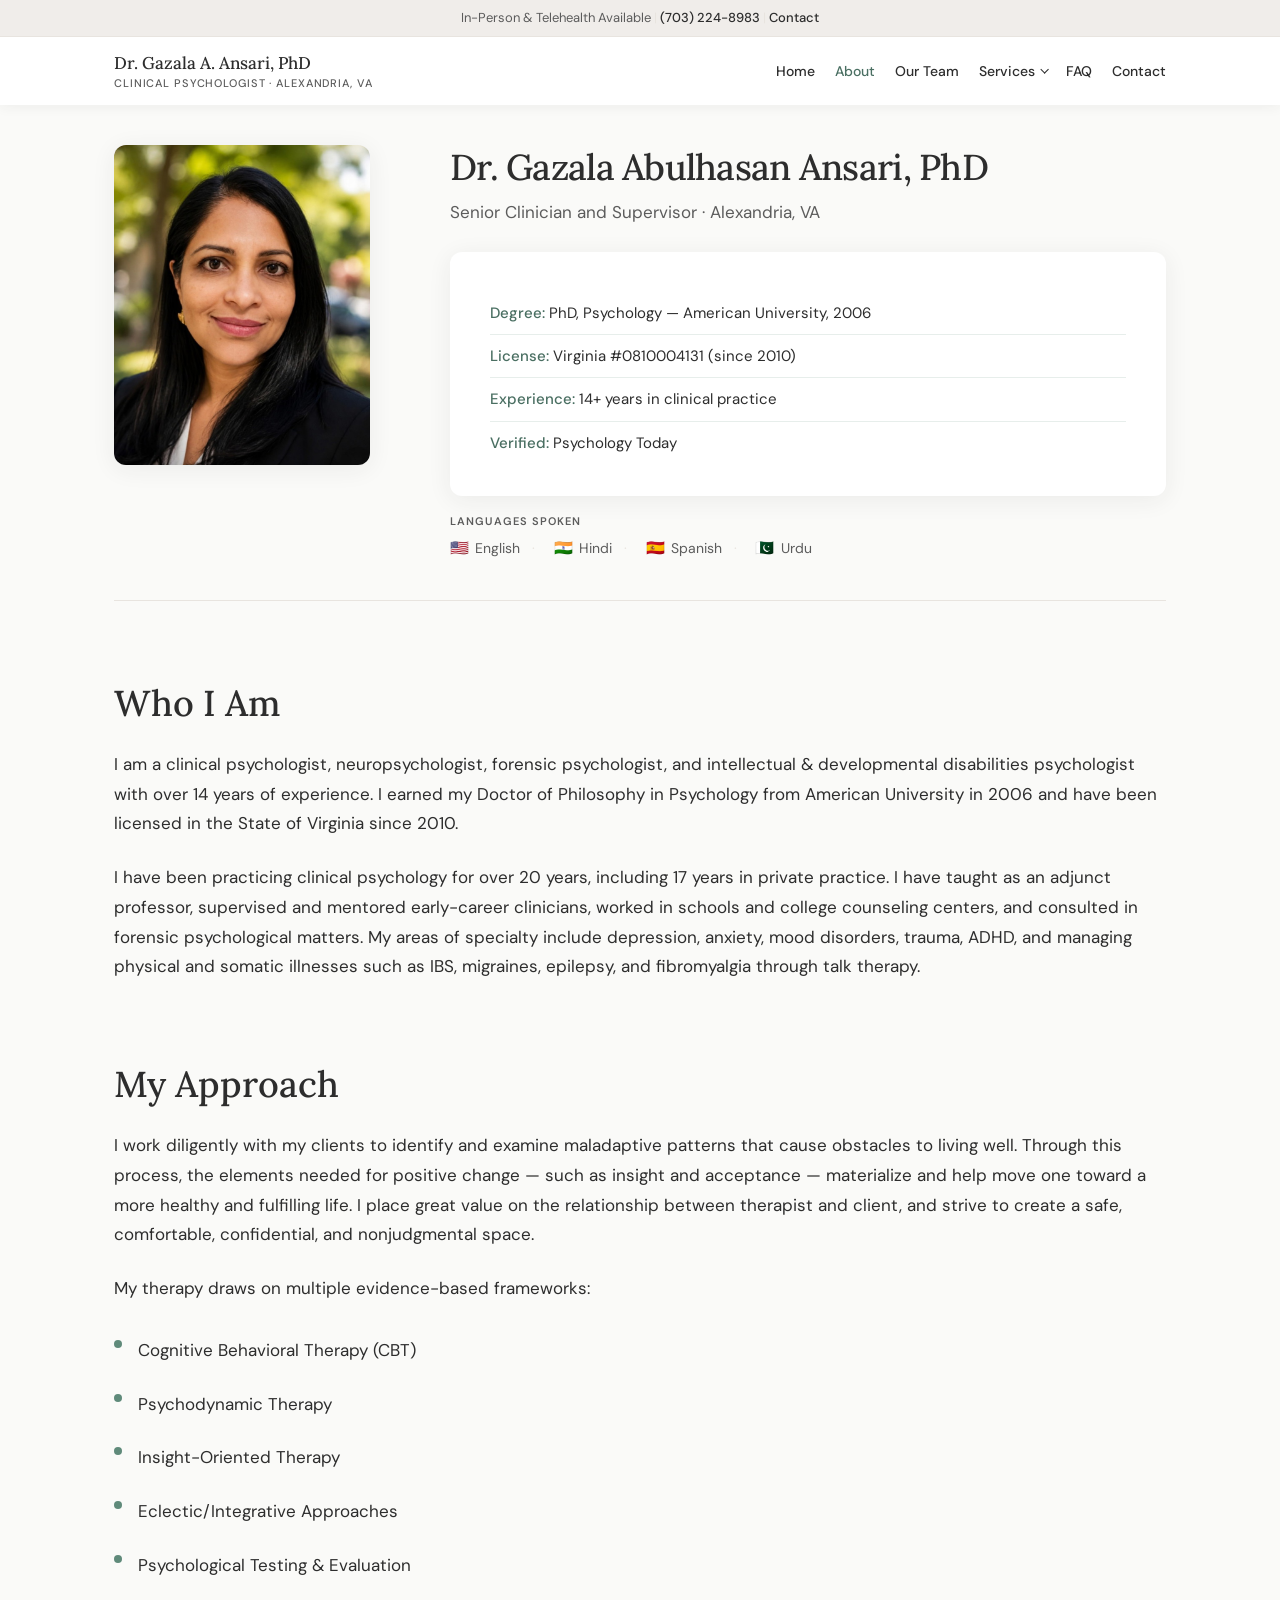
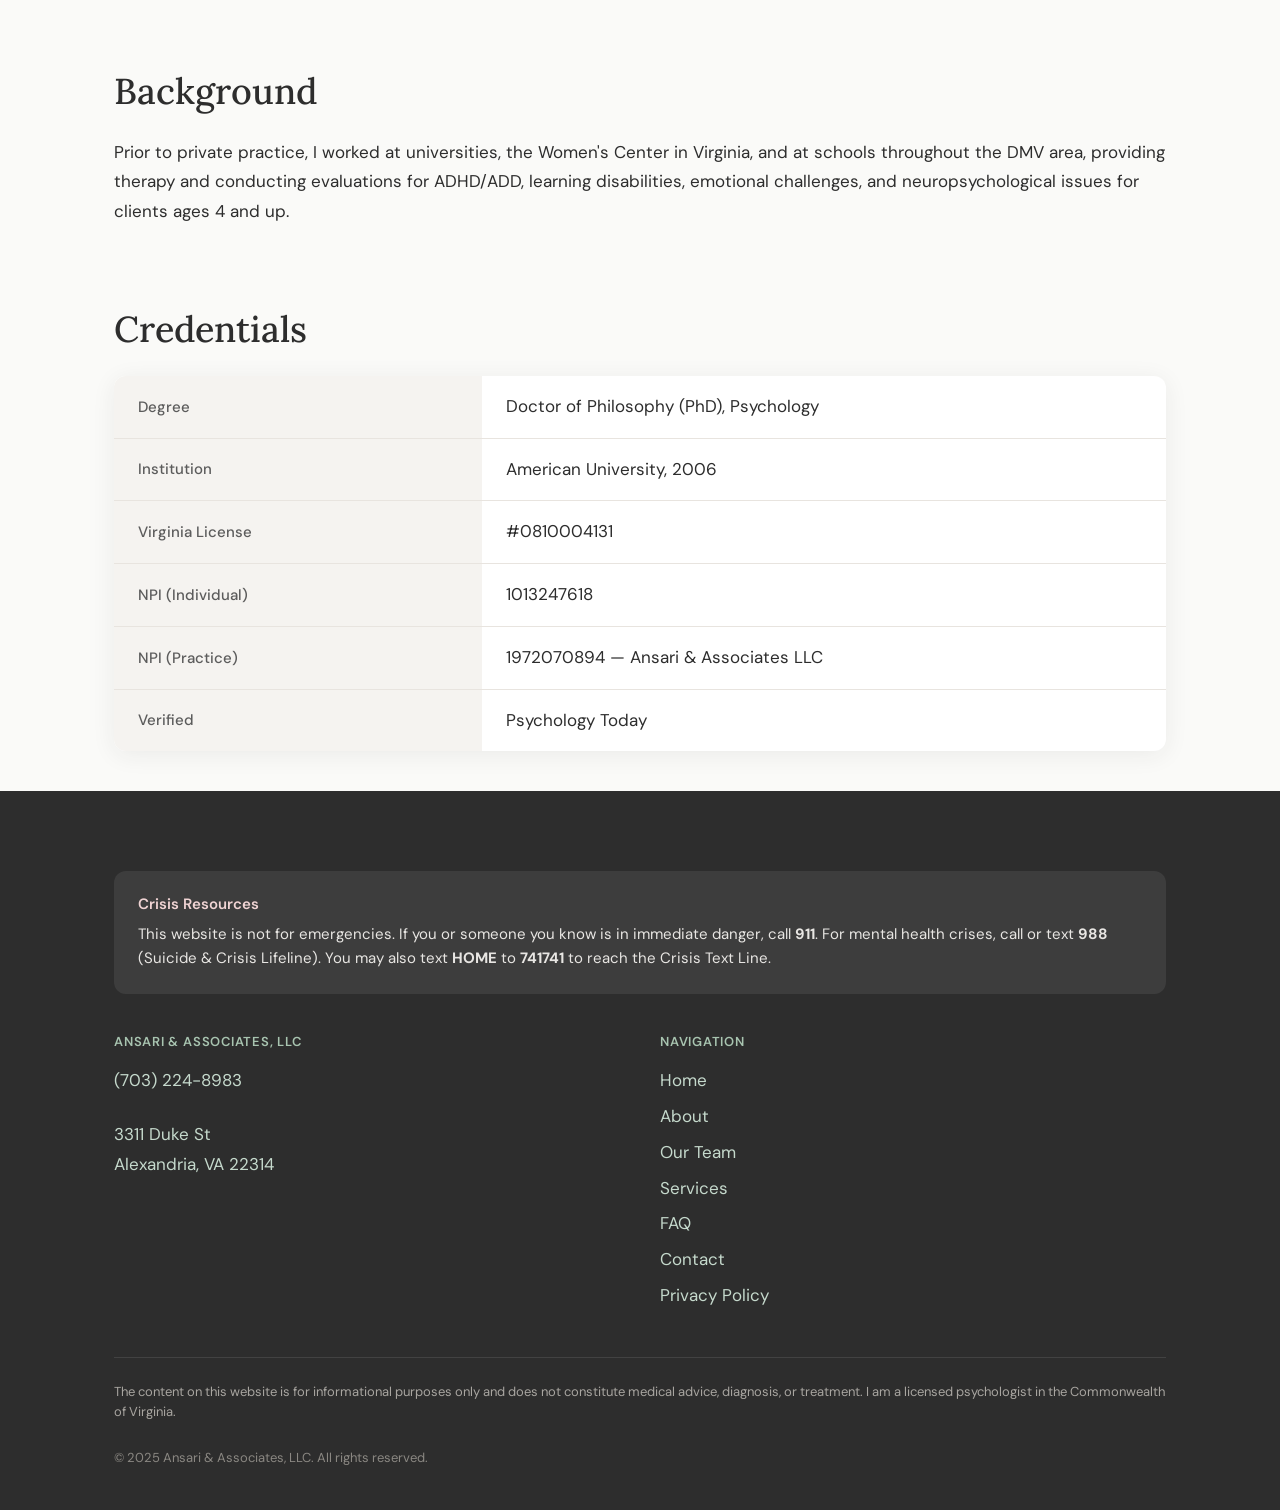
==== commit ed845bdc: "Remove Schedule a Consultation CTAs site-wide Co-authored-by: Cursor <cursoragent@cursor.com>" ====
--- a/about.html
+++ b/about.html
@@ -42,7 +42,6 @@
             <li><a href="faq.html">FAQ</a></li>
             <li><a href="contact.html">Contact</a></li>
           </ul>
-          <a href="contact.html" class="btn btn--primary btn--nav-cta">Schedule a Consultation</a>
         </nav>
       </div>
     </div>
@@ -141,9 +140,6 @@
           </table>
         </div>
 
-        <p class="btn-row btn-row--center" style="margin-top: var(--space-xl);">
-          <a href="contact.html" class="btn btn--primary">Schedule a Consultation</a>
-        </p>
       </div>
     </section>
   </main>
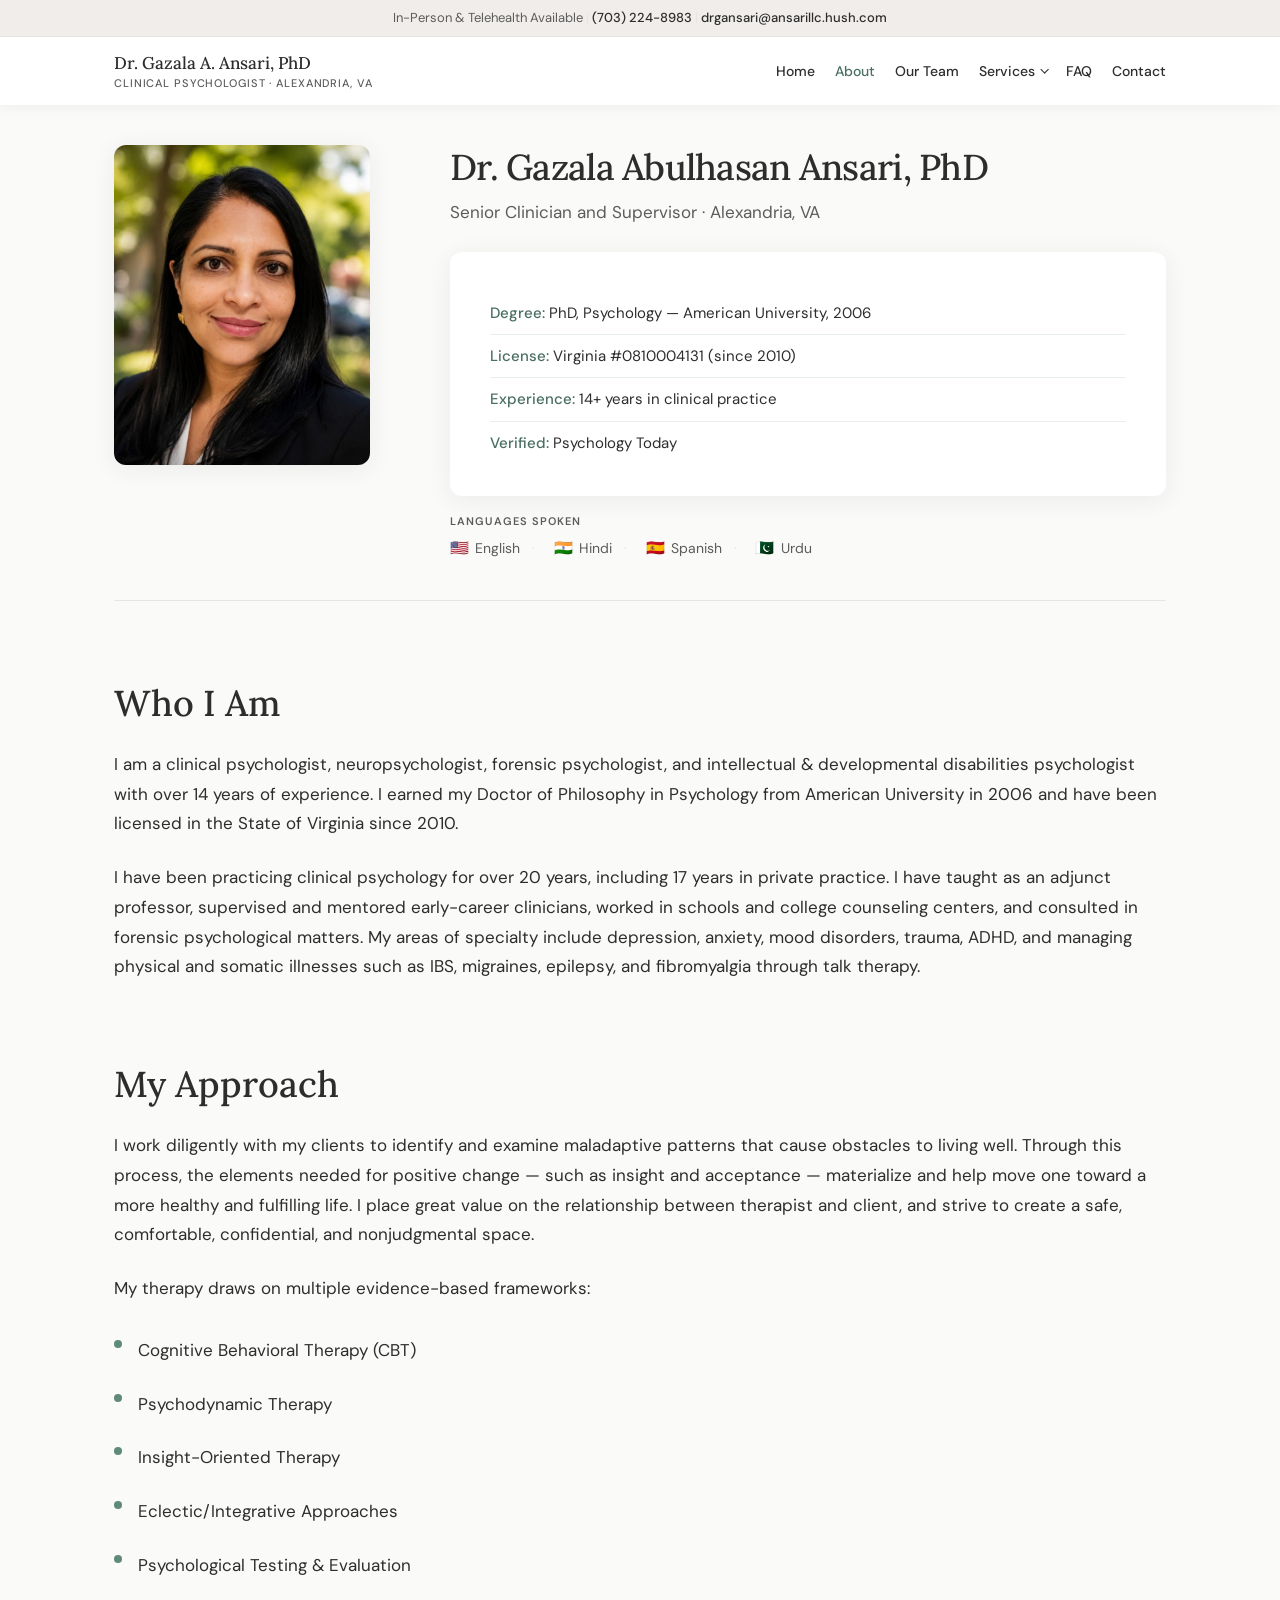
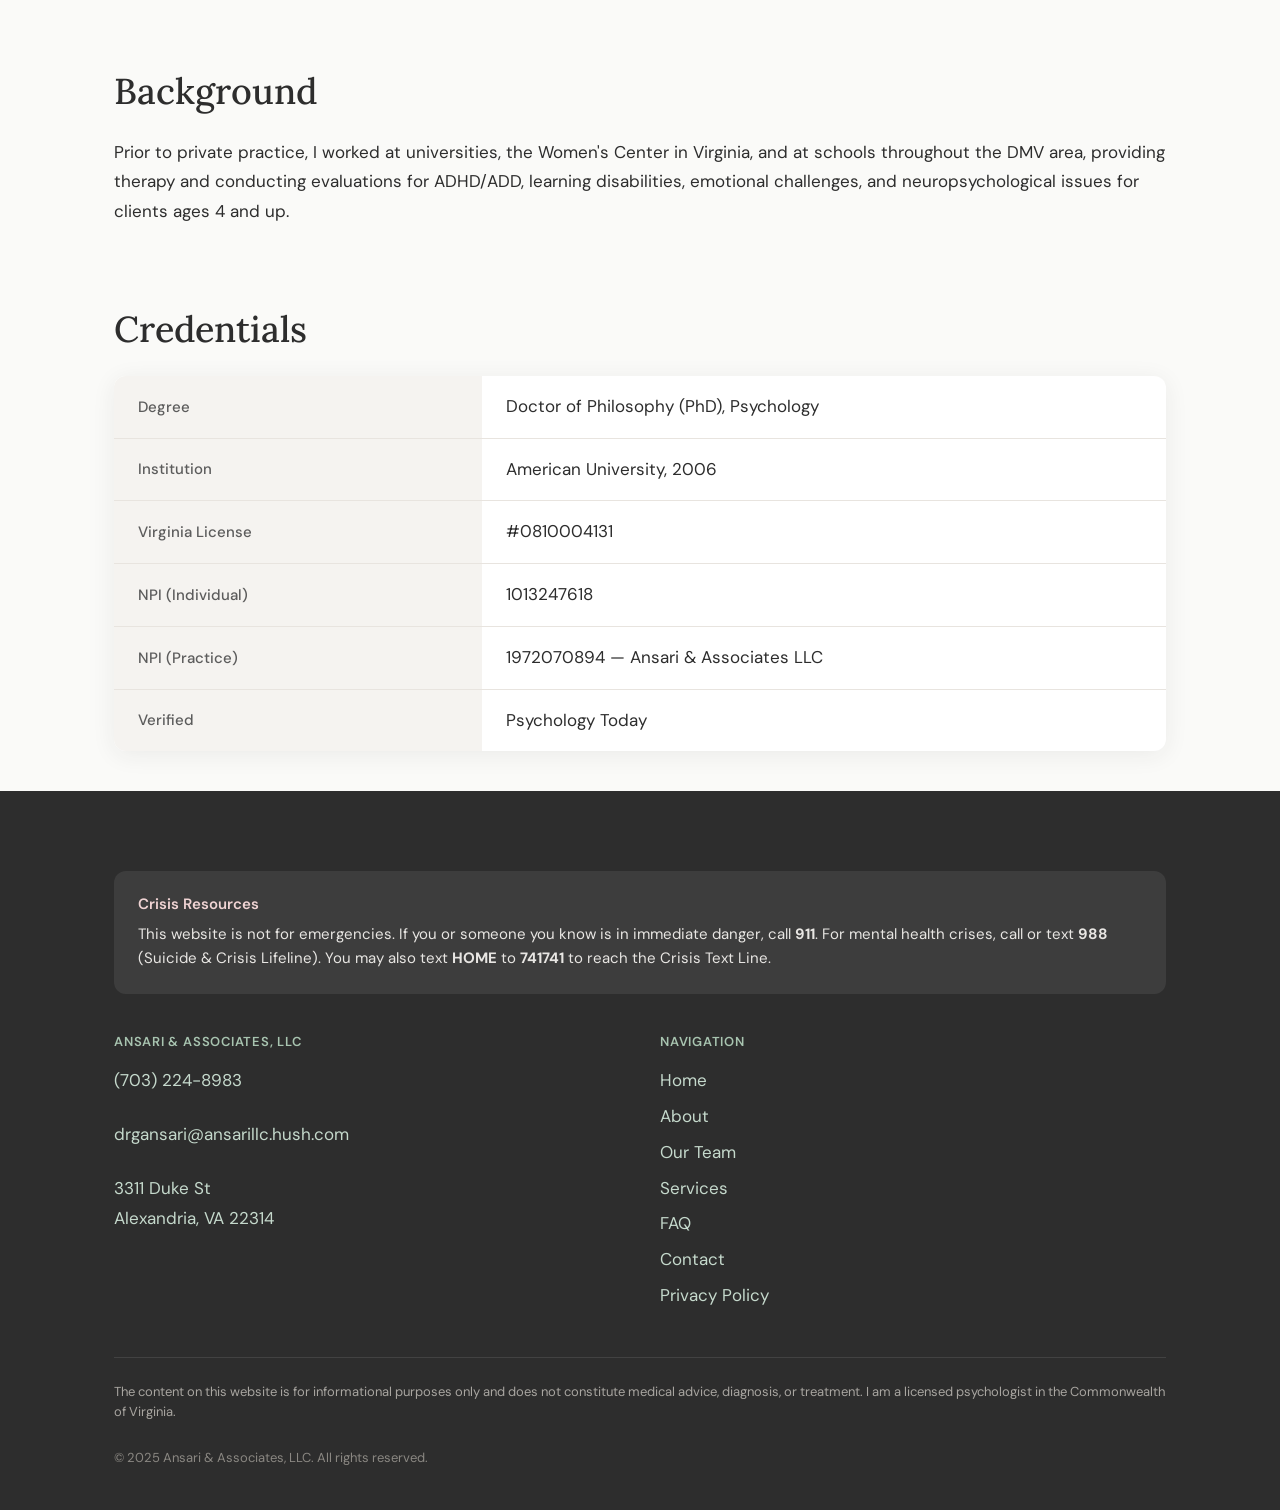
==== commit 6615fec0: "Wire contact form to drgansari@ansarillc.hush.com via mailto, surface email in utility bar and foote" ====
--- a/about.html
+++ b/about.html
@@ -16,7 +16,7 @@
   <header class="site-header">
     <div class="utility-bar">
       <div class="container utility-bar__inner">
-        <p>In-Person &amp; Telehealth Available <span class="utility-bar__sep" aria-hidden="true">|</span> <a href="tel:+17032248983">(703) 224-8983</a> <span class="utility-bar__sep" aria-hidden="true">|</span> <a href="contact.html">Contact</a></p>
+        <p>In-Person &amp; Telehealth Available <span class="utility-bar__sep" aria-hidden="true">|</span> <a href="tel:+17032248983">(703) 224-8983</a> <span class="utility-bar__sep" aria-hidden="true">|</span> <a href="mailto:drgansari@ansarillc.hush.com">drgansari@ansarillc.hush.com</a></p>
       </div>
     </div>
     <div class="nav-bar">
@@ -154,6 +154,7 @@
         <div>
           <h3>Ansari &amp; Associates, LLC</h3>
           <p><a href="tel:+17032248983">(703) 224-8983</a></p>
+          <p><a href="mailto:drgansari@ansarillc.hush.com">drgansari@ansarillc.hush.com</a></p>
           <p><a href="https://www.google.com/maps/search/?api=1&query=3311+Duke+St,+Alexandria,+VA+22314" target="_blank" rel="noopener noreferrer">3311 Duke St<br>Alexandria, VA 22314</a></p>
         </div>
         <nav class="footer-nav" aria-label="Footer navigation">
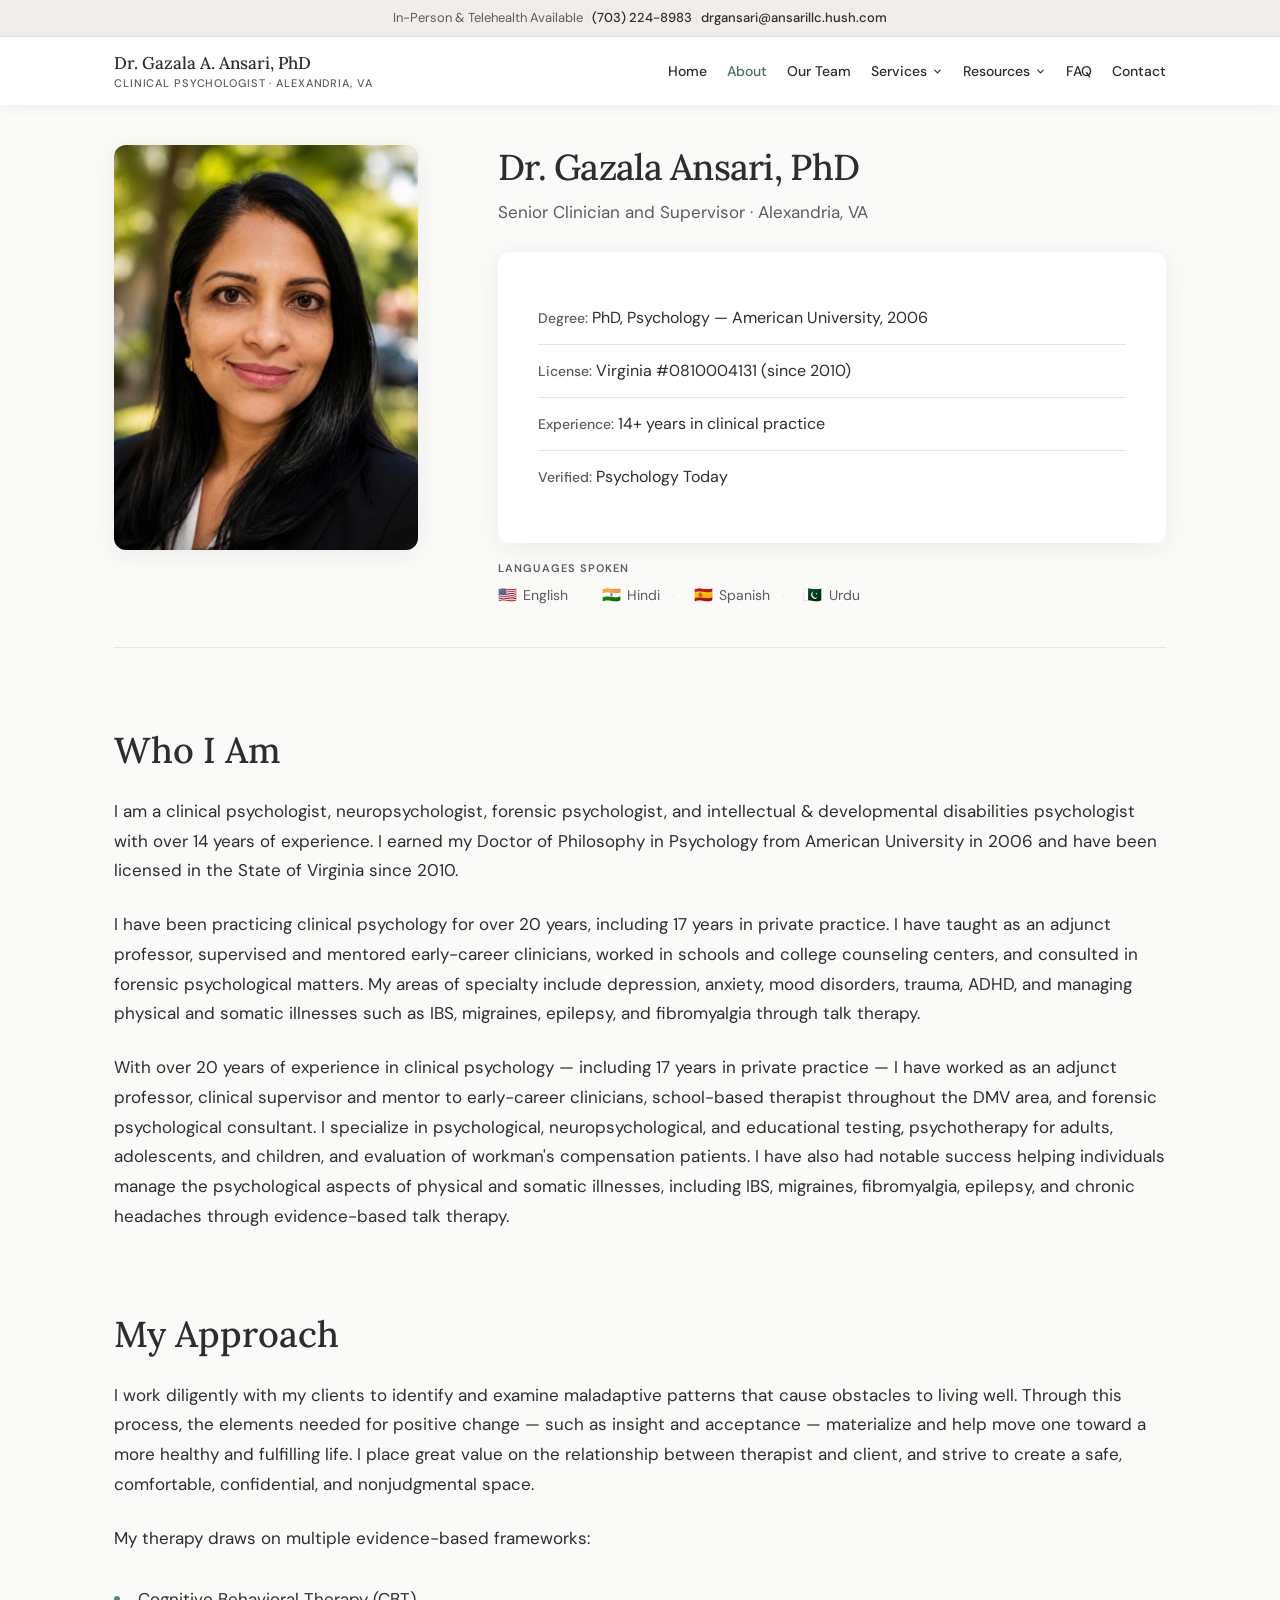
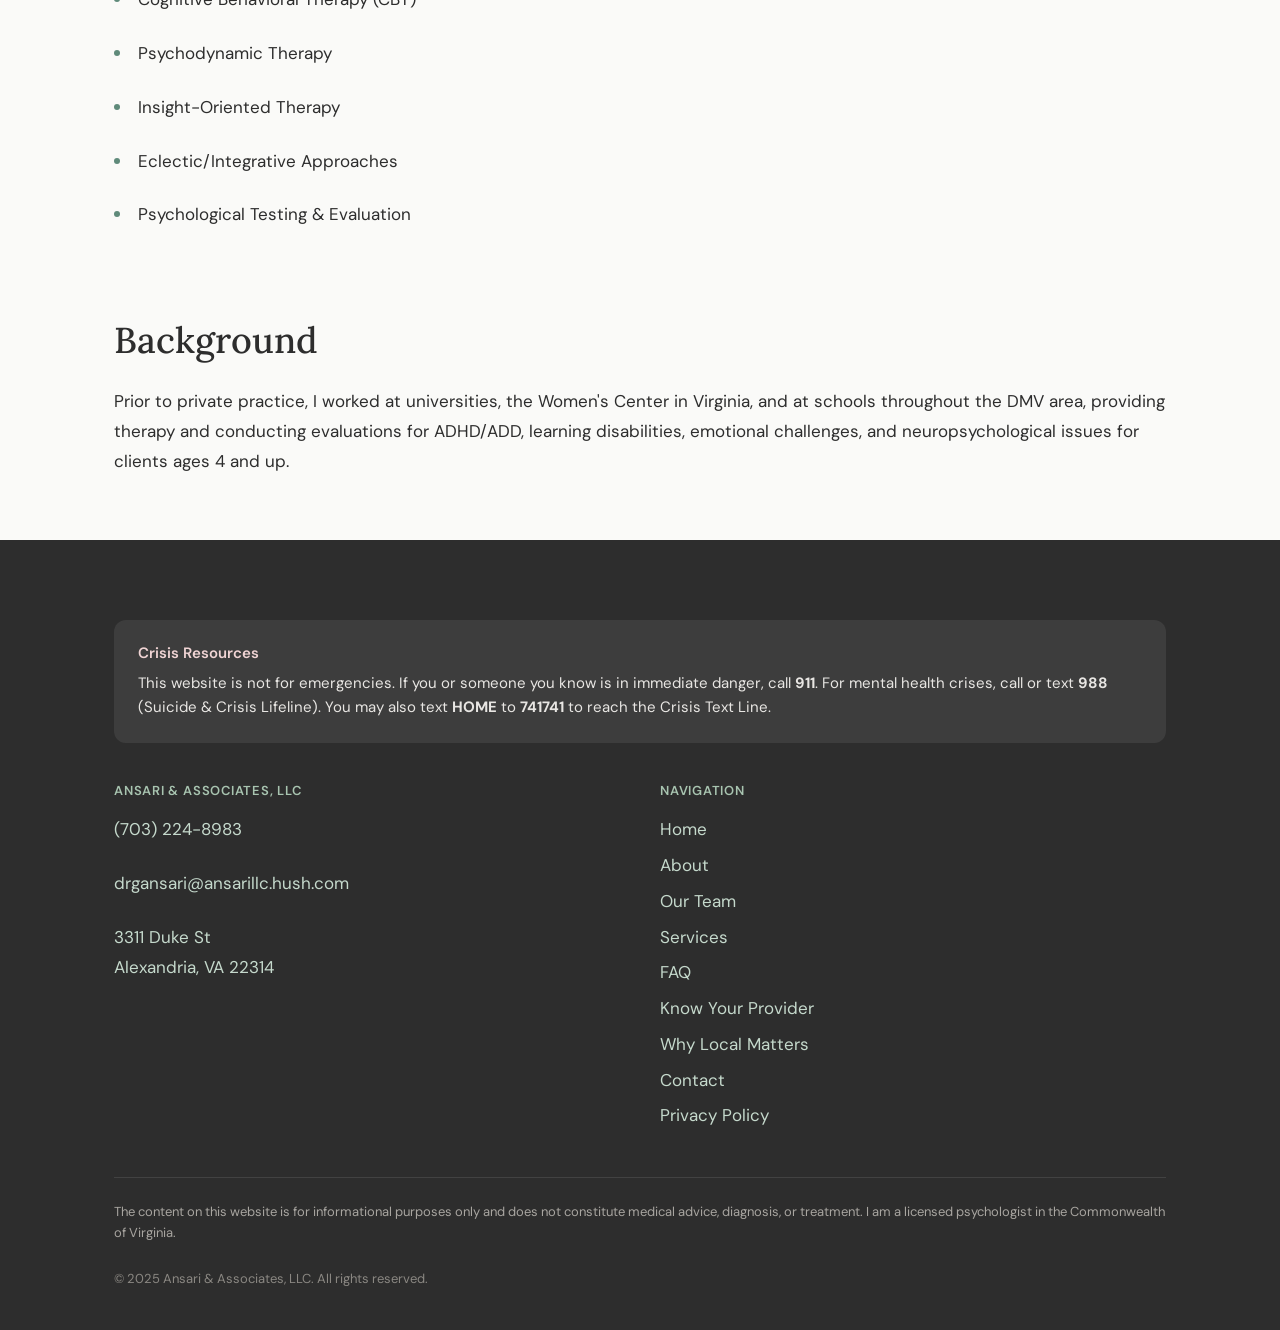
==== commit 69b9da49: "Add Resources pages and section, refine bios, nav, and About layout - Add Know Your Provider and Why" ====
--- a/about.html
+++ b/about.html
@@ -39,7 +39,15 @@
                 <li><a href="services.html#availability">Availability</a></li>
               </ul>
             </li>
+            <li class="nav-dropdown nav-dropdown--resources">
+              <a href="know-your-provider.html" class="nav-dropdown__toggle" aria-haspopup="true">Resources</a>
+              <ul class="nav-dropdown__menu">
+                <li><a href="know-your-provider.html">Know Your Provider</a></li>
+                <li><a href="why-local-matters.html">Why Local Matters</a></li>
+              </ul>
+            </li>
             <li><a href="faq.html">FAQ</a></li>
+            
             <li><a href="contact.html">Contact</a></li>
           </ul>
         </nav>
@@ -61,7 +69,7 @@
                 loading="eager">
             </figure>
             <div class="about-intro__content">
-              <h1>Dr. Gazala Abulhasan Ansari, PhD</h1>
+              <h1>Dr. Gazala Ansari, PhD</h1>
               <p class="about-intro__title">Senior Clinician and Supervisor · Alexandria, VA</p>
               <article class="card credentials-intro-card" aria-label="Credentials overview">
                 <ul>
@@ -88,6 +96,7 @@
           <h2>Who I Am</h2>
           <p>I am a clinical psychologist, neuropsychologist, forensic psychologist, and intellectual &amp; developmental disabilities psychologist with over 14 years of experience. I earned my Doctor of Philosophy in Psychology from American University in 2006 and have been licensed in the State of Virginia since 2010.</p>
           <p>I have been practicing clinical psychology for over 20 years, including 17 years in private practice. I have taught as an adjunct professor, supervised and mentored early-career clinicians, worked in schools and college counseling centers, and consulted in forensic psychological matters. My areas of specialty include depression, anxiety, mood disorders, trauma, ADHD, and managing physical and somatic illnesses such as IBS, migraines, epilepsy, and fibromyalgia through talk therapy.</p>
+          <p>With over 20 years of experience in clinical psychology — including 17 years in private practice — I have worked as an adjunct professor, clinical supervisor and mentor to early-career clinicians, school-based therapist throughout the DMV area, and forensic psychological consultant. I specialize in psychological, neuropsychological, and educational testing, psychotherapy for adults, adolescents, and children, and evaluation of workman's compensation patients. I have also had notable success helping individuals manage the psychological aspects of physical and somatic illnesses, including IBS, migraines, fibromyalgia, epilepsy, and chronic headaches through evidence-based talk therapy.</p>
         </div>
 
         <div class="content-block">
@@ -106,38 +115,6 @@
         <div class="content-block">
           <h2>Background</h2>
           <p>Prior to private practice, I worked at universities, the Women's Center in Virginia, and at schools throughout the DMV area, providing therapy and conducting evaluations for ADHD/ADD, learning disabilities, emotional challenges, and neuropsychological issues for clients ages 4 and up.</p>
-        </div>
-
-        <div class="content-block">
-          <h2>Credentials</h2>
-          <table class="credentials-table">
-            <tbody>
-              <tr>
-                <th scope="row">Degree</th>
-                <td>Doctor of Philosophy (PhD), Psychology</td>
-              </tr>
-              <tr>
-                <th scope="row">Institution</th>
-                <td>American University, 2006</td>
-              </tr>
-              <tr>
-                <th scope="row">Virginia License</th>
-                <td>#0810004131</td>
-              </tr>
-              <tr>
-                <th scope="row">NPI (Individual)</th>
-                <td>1013247618</td>
-              </tr>
-              <tr>
-                <th scope="row">NPI (Practice)</th>
-                <td>1972070894 — Ansari &amp; Associates LLC</td>
-              </tr>
-              <tr>
-                <th scope="row">Verified</th>
-                <td>Psychology Today</td>
-              </tr>
-            </tbody>
-          </table>
         </div>
 
       </div>
@@ -165,6 +142,8 @@
             <li><a href="team.html">Our Team</a></li>
             <li><a href="services.html">Services</a></li>
             <li><a href="faq.html">FAQ</a></li>
+            <li><a href="know-your-provider.html">Know Your Provider</a></li>
+            <li><a href="why-local-matters.html">Why Local Matters</a></li>
             <li><a href="contact.html">Contact</a></li>
             <li><a href="privacy.html">Privacy Policy</a></li>
           </ul>
--- a/css/styles.css
+++ b/css/styles.css
@@ -265,19 +265,20 @@
 
 .nav-dropdown__toggle::after {
   content: "";
-  width: 0.4rem;
-  height: 0.4rem;
-  border-right: 1.5px solid currentColor;
-  border-bottom: 1.5px solid currentColor;
-  transform: rotate(45deg) translateY(-2px);
+  width: 0.7rem;
+  height: 0.7rem;
+  flex-shrink: 0;
+  background-color: currentColor;
+  -webkit-mask: url("data:image/svg+xml,%3Csvg xmlns='http://www.w3.org/2000/svg' viewBox='0 0 24 24' fill='none' stroke='black' stroke-width='2.5' stroke-linecap='round' stroke-linejoin='round'%3E%3Cpath d='M6 9l6 6 6-6'/%3E%3C/svg%3E") no-repeat center / contain;
+  mask: url("data:image/svg+xml,%3Csvg xmlns='http://www.w3.org/2000/svg' viewBox='0 0 24 24' fill='none' stroke='black' stroke-width='2.5' stroke-linecap='round' stroke-linejoin='round'%3E%3Cpath d='M6 9l6 6 6-6'/%3E%3C/svg%3E") no-repeat center / contain;
   transition: transform var(--transition);
 }
 
-/* Desktop: rotate chevron when hovering or keyboard-focused */
+/* Desktop: flip chevron when hovering or keyboard-focused */
 @media (hover: hover) and (min-width: 1025px) {
   .nav-dropdown:hover .nav-dropdown__toggle::after,
   .nav-dropdown:focus-within .nav-dropdown__toggle::after {
-    transform: rotate(-135deg) translateY(1px);
+    transform: rotate(180deg);
   }
 }
 
@@ -576,9 +577,13 @@
 
 .about-intro__grid {
   display: grid;
-  grid-template-columns: minmax(12rem, 16rem) 1fr;
+  grid-template-columns: minmax(14rem, 19rem) 1fr;
   gap: var(--space-xl);
   align-items: start;
+}
+
+.about-intro__photo img {
+  aspect-ratio: 3 / 4;
 }
 
 .about-intro__content h1 {
@@ -592,11 +597,13 @@
   margin: 0 0 var(--space-md);
 }
 
+/* Credential info cards — styled to match the clean Credentials table:
+   white surface, muted-gray labels, thin light-gray row dividers. */
 .credentials-intro-card {
   margin-top: 0;
-  background: var(--color-accent-light);
+  background: var(--color-surface);
   border: none;
-  box-shadow: var(--shadow-sm);
+  box-shadow: var(--shadow-card);
 }
 
 .credentials-intro-card ul {
@@ -606,20 +613,22 @@
 }
 
 .credentials-intro-card li {
-  padding: 0.5rem 0;
-  border-bottom: 1px solid rgba(95, 138, 122, 0.15);
-  margin: 0;
-  font-size: 0.9375rem;
+  padding: 0.75rem 0;
+  border-bottom: 1px solid var(--color-border);
+  margin: 0;
+  font-size: 1rem;
+  color: var(--color-text);
 }
 
 .credentials-intro-card li:last-child {
   border-bottom: none;
-  padding-bottom: 0;
 }
 
 .credentials-intro-card strong {
-  color: var(--color-accent-dark);
-  font-weight: 500;
+  color: var(--color-text-muted);
+  font-weight: 500;
+  font-family: var(--font-sans);
+  font-size: 0.875rem;
 }
 
 /* Trust badges */
@@ -743,35 +752,46 @@
   margin-bottom: 0;
 }
 
-/* Credentials table */
+/* Credentials table — one unified responsive table at every screen size.
+   Padding, font size, and label width adjust naturally between breakpoints. */
 .credentials-table {
   width: 100%;
+  margin: 0;
   border-collapse: collapse;
-  background: var(--color-surface);
-  border-radius: var(--radius-lg);
+  background: #fdfcfb;
+  border-radius: 12px;
   overflow: hidden;
   box-shadow: var(--shadow-card);
 }
 
 .credentials-table th,
 .credentials-table td {
-  padding: var(--space-sm) var(--space-md);
+  padding: 1.5rem 2rem;
   text-align: left;
-  border-bottom: 1px solid var(--color-border);
-}
-
-.credentials-table th {
-  width: 35%;
-  font-weight: 500;
-  color: var(--color-text-muted);
-  background: var(--color-bg-alt);
-  font-family: var(--font-sans);
-  font-size: 0.9375rem;
+  vertical-align: baseline;
+  border-bottom: 1px solid #e5e0da;
 }
 
 .credentials-table tr:last-child th,
 .credentials-table tr:last-child td {
   border-bottom: none;
+}
+
+/* Label column: shrinks to fit the widest label (e.g. "NPI (Individual)")
+   and never wraps, so all labels line up; value column takes the rest. */
+.credentials-table th {
+  width: 1%;
+  white-space: nowrap;
+  font-weight: 500;
+  font-family: var(--font-sans);
+  font-size: 0.9375rem;
+  color: #8a8580;
+  background: none;
+}
+
+.credentials-table td {
+  font-size: 1.125rem;
+  color: var(--color-text);
 }
 
 /* Tag list */
@@ -1009,9 +1029,9 @@
   content: "";
   position: absolute;
   left: 0;
-  top: 0.75rem;
-  width: 0.5rem;
-  height: 0.5rem;
+  top: 1.1875rem;
+  width: 0.375rem;
+  height: 0.375rem;
   background: var(--color-accent);
   border-radius: 50%;
 }
@@ -1355,10 +1375,125 @@
   border: 0;
 }
 
-/* Responsive */
+/* Plain-language term grid (Services: "What These Mean") */
+.term-grid {
+  margin: var(--space-md) 0 0;
+}
+
+.term-grid__row {
+  display: grid;
+  grid-template-columns: 15rem 1fr;
+  gap: var(--space-md);
+  padding: var(--space-sm) 0;
+  border-bottom: 1px solid var(--color-border);
+}
+
+.term-grid__row:last-child {
+  border-bottom: none;
+}
+
+.term-grid dt {
+  font-family: var(--font-sans);
+  font-weight: 600;
+  color: var(--color-text);
+}
+
+.term-grid dd {
+  margin: 0;
+  color: var(--color-text-muted);
+}
+
+/* Comparison / data table (Resources pages) */
+.data-table-wrap {
+  overflow-x: auto;
+  margin: var(--space-md) 0 0;
+}
+
+.data-table {
+  width: 100%;
+  border-collapse: collapse;
+  min-width: 34rem;
+  background: var(--color-surface);
+  border-radius: var(--radius);
+  overflow: hidden;
+  box-shadow: var(--shadow-sm);
+}
+
+.data-table th,
+.data-table td {
+  text-align: left;
+  padding: var(--space-sm) var(--space-md);
+  border-bottom: 1px solid var(--color-border);
+  font-size: 0.9375rem;
+}
+
+.data-table thead th {
+  background: var(--color-accent-light);
+  color: var(--color-accent-dark);
+  font-family: var(--font-sans);
+  font-weight: 600;
+}
+
+.data-table tbody tr:last-child td {
+  border-bottom: none;
+}
+
+/* Sage-green brochure callout (Home) */
+.brochure-callout {
+  background: var(--color-accent);
+  color: #ffffff;
+  text-align: center;
+  padding: var(--space-xl) var(--space-md);
+}
+
+.brochure-callout__inner {
+  max-width: 44rem;
+  margin: 0 auto;
+}
+
+.brochure-callout h2 {
+  color: #ffffff;
+  margin-bottom: 0.25rem;
+}
+
+.brochure-callout__sub {
+  font-family: var(--font-sans);
+  font-weight: 500;
+  margin-bottom: var(--space-md);
+  opacity: 0.95;
+}
+
+.brochure-callout p {
+  color: #ffffff;
+}
+
+.brochure-callout__contact {
+  margin: var(--space-md) 0;
+  line-height: 2;
+}
+
+.brochure-callout__contact a {
+  color: #ffffff;
+  text-decoration: underline;
+}
+
+.brochure-callout__insurance {
+  font-size: 0.9375rem;
+  opacity: 0.95;
+  margin-top: var(--space-md);
+}
+
+/* Sage-green brochure callout (Home) */
 @media (max-width: 992px) {
   .services-grid {
     grid-template-columns: repeat(2, 1fr);
+  }
+}
+
+@media (max-width: 640px) {
+  .term-grid__row {
+    grid-template-columns: 1fr;
+    gap: 0.25rem;
   }
 }
 
@@ -1407,51 +1542,45 @@
     font-size: 0.9375rem;
   }
 
-  /* Match the desktop "Services ∨" pattern: chevron sits next to the
-     label using the same CSS chevron and inherited gap, never alone at
-     the right edge where it can read like a text-input caret. */
-  .nav-dropdown__toggle {
-    display: inline-flex;
-    align-items: center;
-    width: auto;
-    gap: 0.4rem;
-  }
-
-  .nav-dropdown.is-open .nav-dropdown__toggle::after {
-    transform: rotate(-135deg) translateY(1px);
-  }
-
-  /* Restore original mobile dropdown item sizing */
-  .nav-dropdown__menu a {
-    padding: 0.625rem 1.25rem;
-    font-size: 0.875rem;
-  }
-
+  /* All dropdown menus hidden on mobile by default */
   .nav-dropdown__menu {
+    display: none;
+  }
+
+  /* Both Services and Resources are collapsible dropdowns on mobile */
+  .nav-dropdown.is-open .nav-dropdown__menu {
+    display: block;
     position: static;
     transform: none;
+    background: none;
     box-shadow: none;
-    min-width: 0;
-    padding: 0 0 0 1rem;
     opacity: 1;
     visibility: visible;
     pointer-events: auto;
-    display: none;
-    background: var(--color-bg-alt);
-    border-radius: var(--radius);
-    margin-bottom: var(--space-sm);
-  }
-
-  .nav-dropdown.is-open .nav-dropdown__menu {
+    min-width: 0;
+    padding: 0 0 var(--space-sm) var(--space-md);
+  }
+
+  .nav-dropdown.is-open .nav-dropdown__menu a {
     display: block;
-  }
-
-  .nav-dropdown:hover .nav-dropdown__menu {
-    display: none;
-  }
-
-  .nav-dropdown.is-open:hover .nav-dropdown__menu {
-    display: block;
+    padding: var(--space-xs) 0;
+    font-size: 0.9375rem;
+  }
+
+  /* Show chevron on both Services and Resources toggles */
+  .nav-dropdown__toggle {
+    display: flex;
+    align-items: center;
+  }
+
+  .nav-dropdown__toggle::after {
+    display: inline-block;
+    margin-left: auto;
+    transition: transform var(--transition);
+  }
+
+  .nav-dropdown.is-open .nav-dropdown__toggle::after {
+    transform: rotate(180deg);
   }
 
   .btn--nav-cta {
@@ -1514,20 +1643,14 @@
     margin: 0 auto;
   }
 
+  /* Mobile: same side-by-side rows, tighter padding and smaller value text */
   .credentials-table th,
   .credentials-table td {
-    display: block;
-    width: 100%;
-  }
-
-  .credentials-table th {
-    padding-bottom: 0.25rem;
-    border-bottom: none;
+    padding: 0.8rem 1rem;
   }
 
   .credentials-table td {
-    padding-top: 0;
-    padding-bottom: var(--space-sm);
+    font-size: 0.9375rem;
   }
 }
 
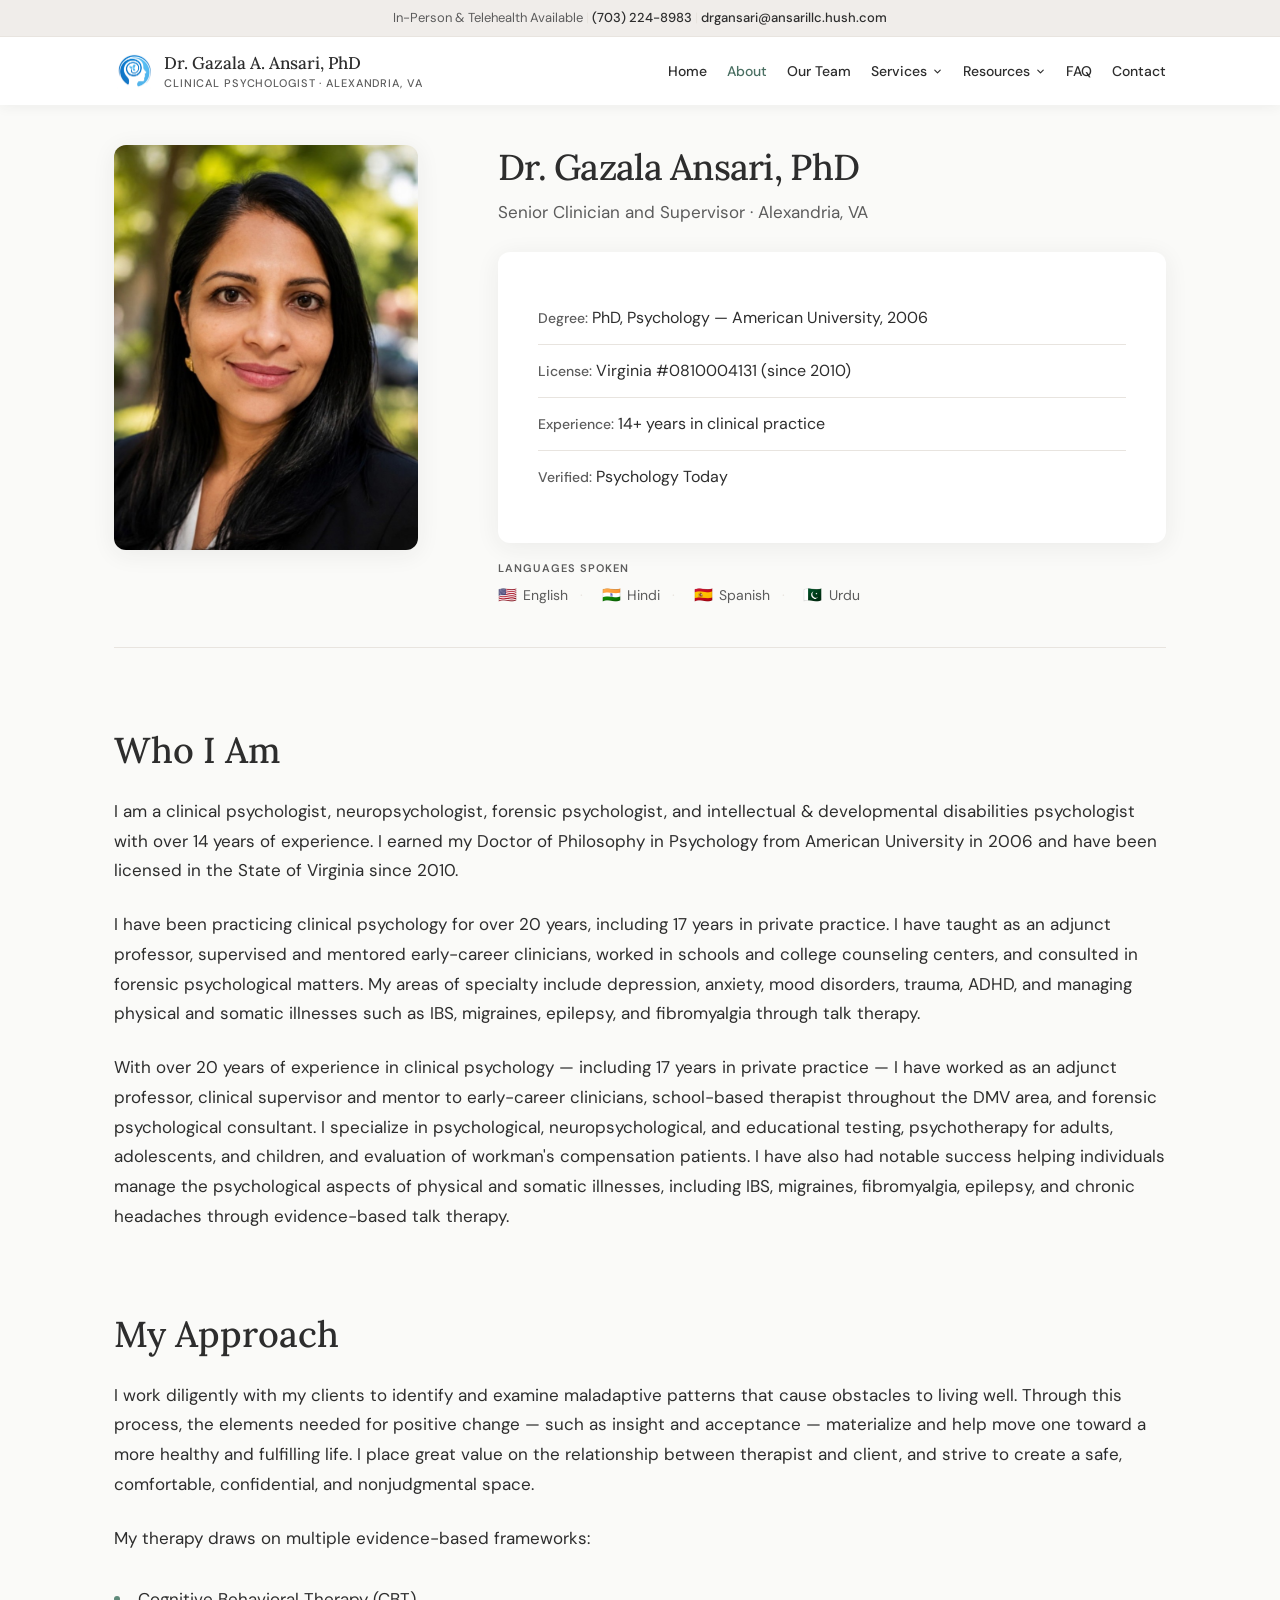
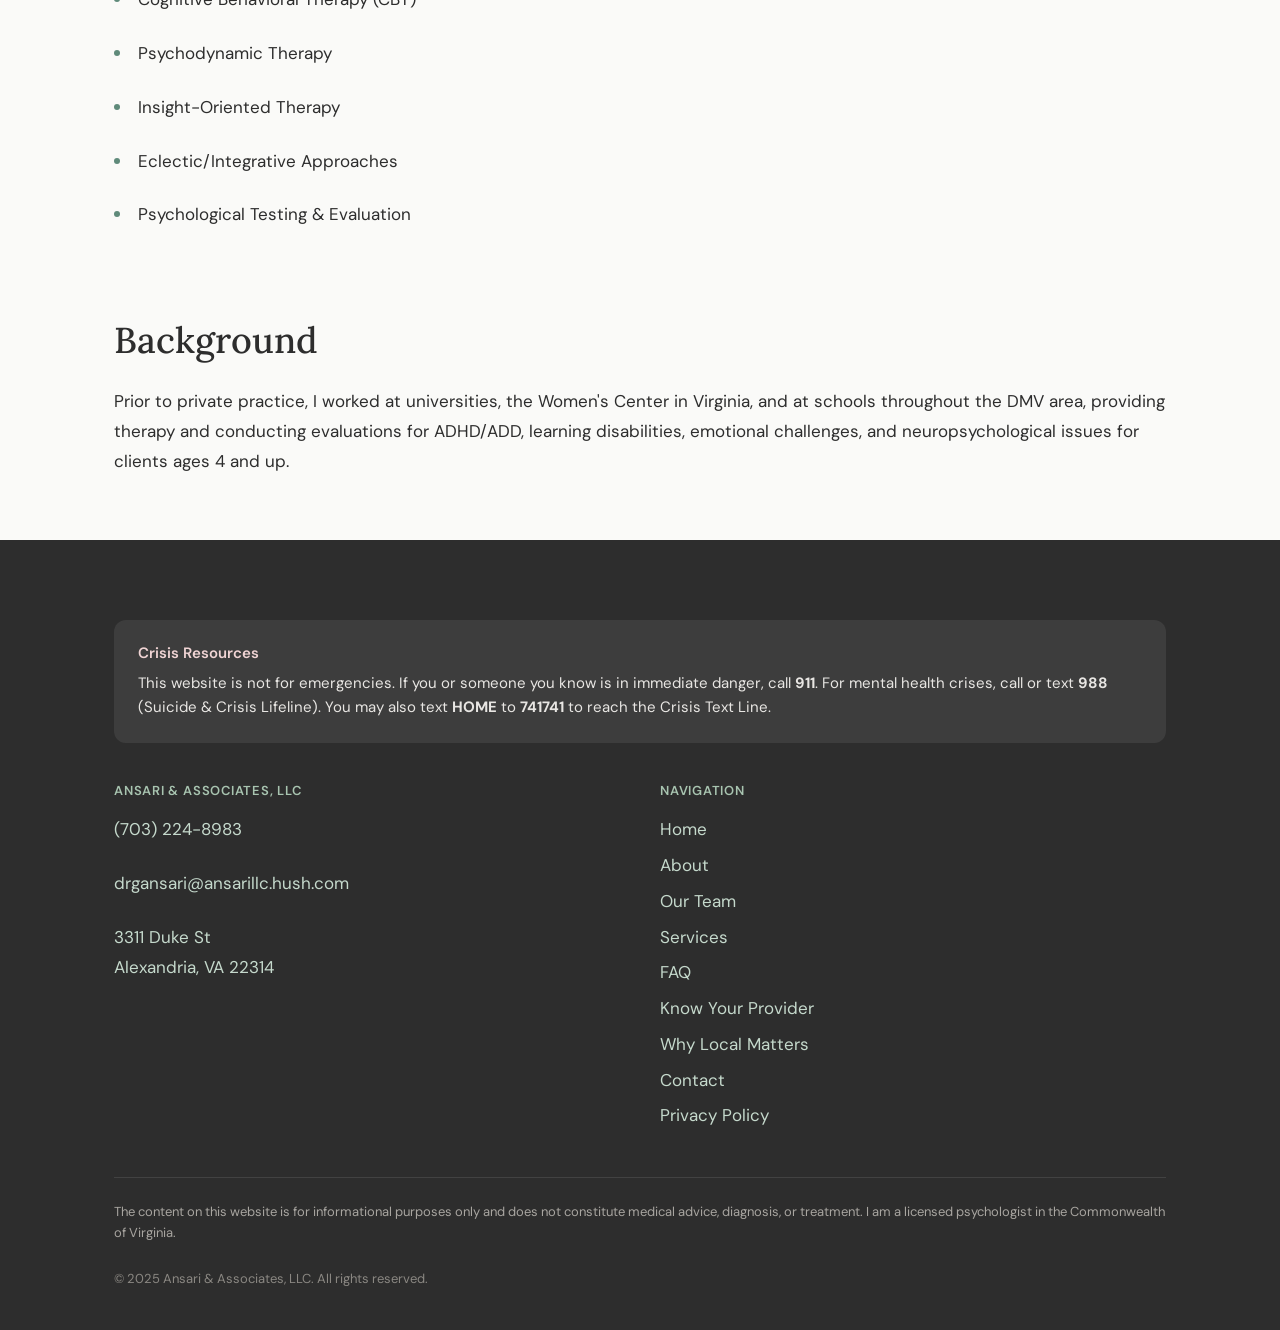
==== commit bc3d6e45: "Add logo, remove CTA buttons, update clinician headings and bios - Add practice logo to nav bar on a" ====
--- a/about.html
+++ b/about.html
@@ -22,8 +22,8 @@
     <div class="nav-bar">
       <div class="container nav-bar__inner">
         <a href="index.html" class="logo" aria-label="Dr. Gazala A. Ansari — Home">
-          Dr. Gazala A. Ansari, PhD
-          <span>Clinical Psychologist · Alexandria, VA</span>
+          <img src="images/logo.png" alt="" class="logo__img" aria-hidden="true">
+          <span class="logo__text">Dr. Gazala A. Ansari, PhD<span>Clinical Psychologist · Alexandria, VA</span></span>
         </a>
         <button class="nav-toggle" type="button" aria-expanded="false" aria-controls="main-nav">Menu</button>
         <nav class="main-nav" id="main-nav" aria-label="Main navigation">
--- a/css/styles.css
+++ b/css/styles.css
@@ -186,20 +186,33 @@
 }
 
 .logo {
+  display: flex;
+  align-items: center;
+  gap: 0.625rem;
+  text-decoration: none;
+  color: var(--color-text);
+  flex: 0 0 auto;
+  min-width: 0;
+}
+
+.logo__img {
+  width: 2.5rem;
+  height: 2.5rem;
+  object-fit: contain;
+  flex-shrink: 0;
+}
+
+.logo__text {
   font-family: var(--font-serif);
   font-size: 1.0625rem;
   font-weight: 500;
-  color: var(--color-text);
-  text-decoration: none;
   line-height: 1.3;
-  flex: 0 0 auto;
-  max-width: 18rem;
   white-space: nowrap;
   overflow: hidden;
   text-overflow: ellipsis;
 }
 
-.logo span {
+.logo__text span {
   display: block;
   font-family: var(--font-sans);
   font-size: 0.6875rem;
@@ -1596,6 +1609,17 @@
   }
 }
 
+@media (max-width: 480px) {
+  .logo__img {
+    width: 2rem;
+    height: 2rem;
+  }
+
+  .logo__text {
+    font-size: 0.9375rem;
+  }
+}
+
 @media (max-width: 768px) {
   :root {
     --space-xl: 3.5rem;
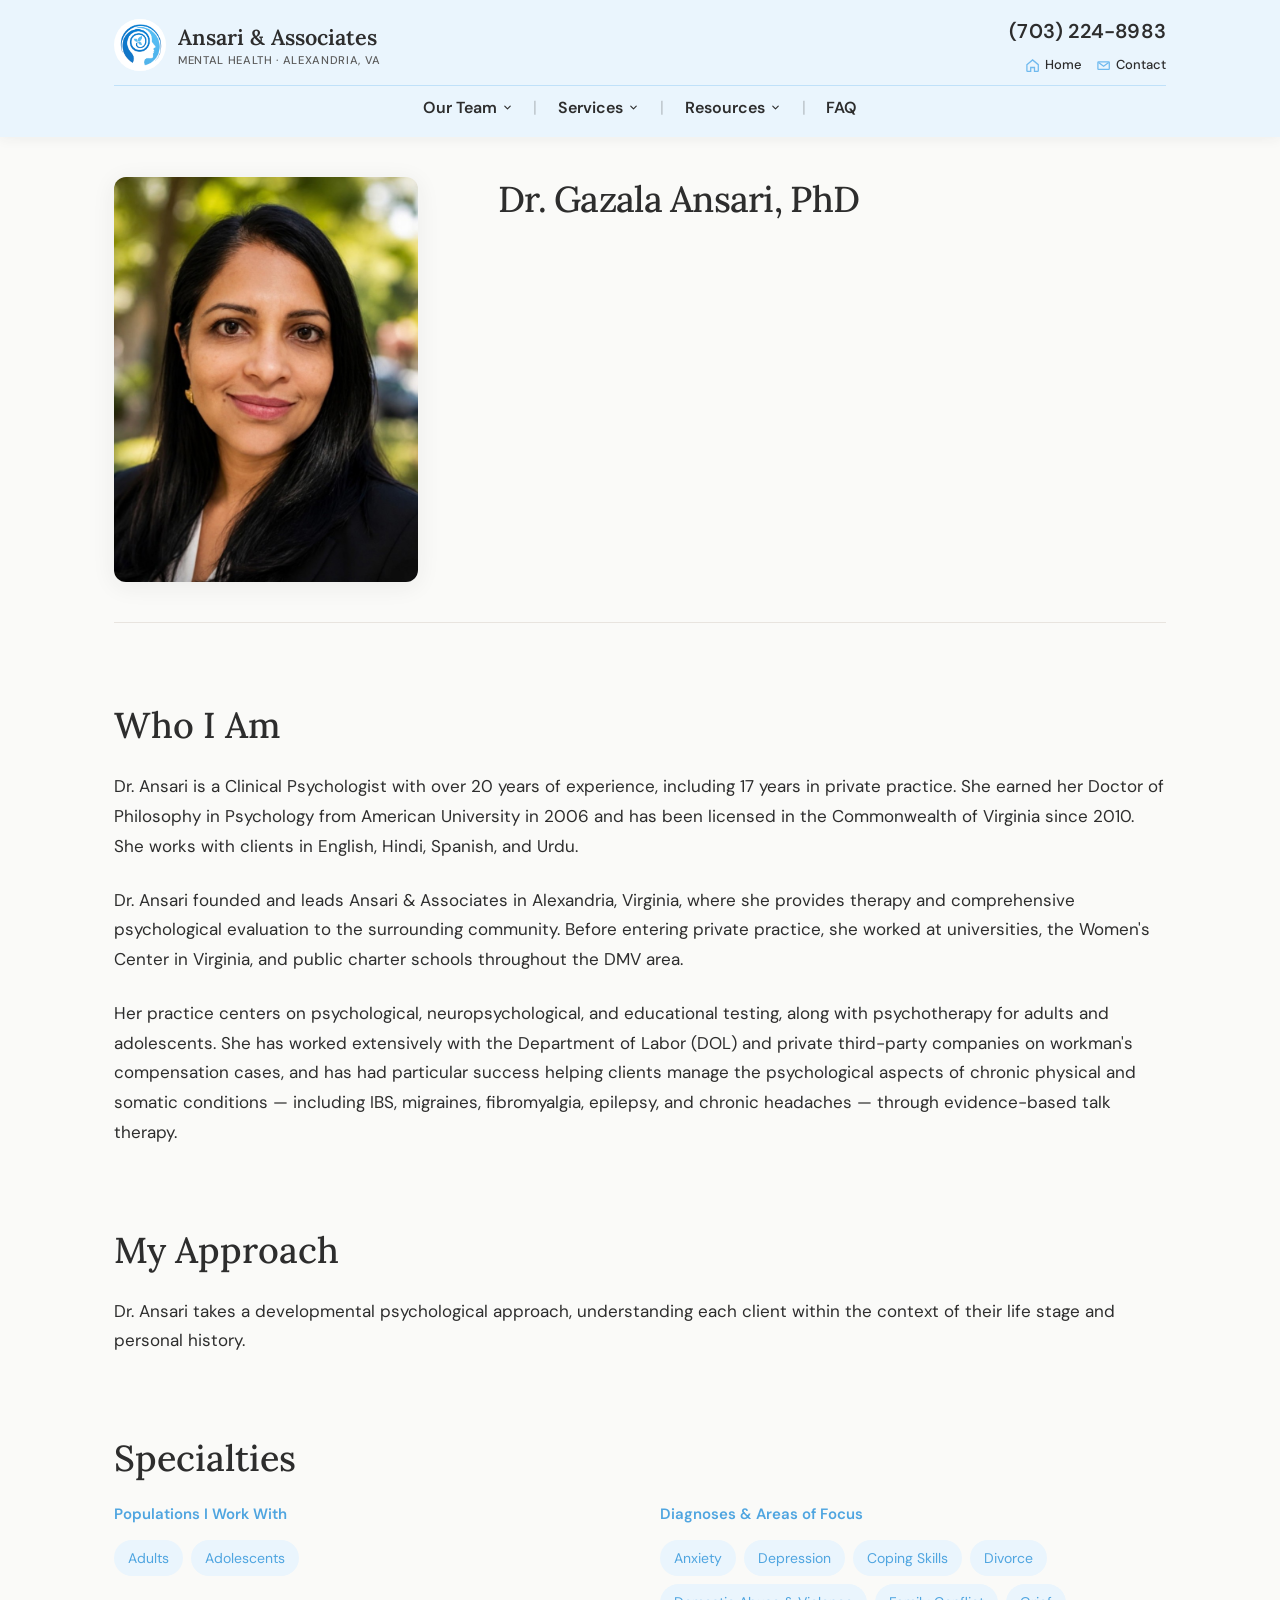
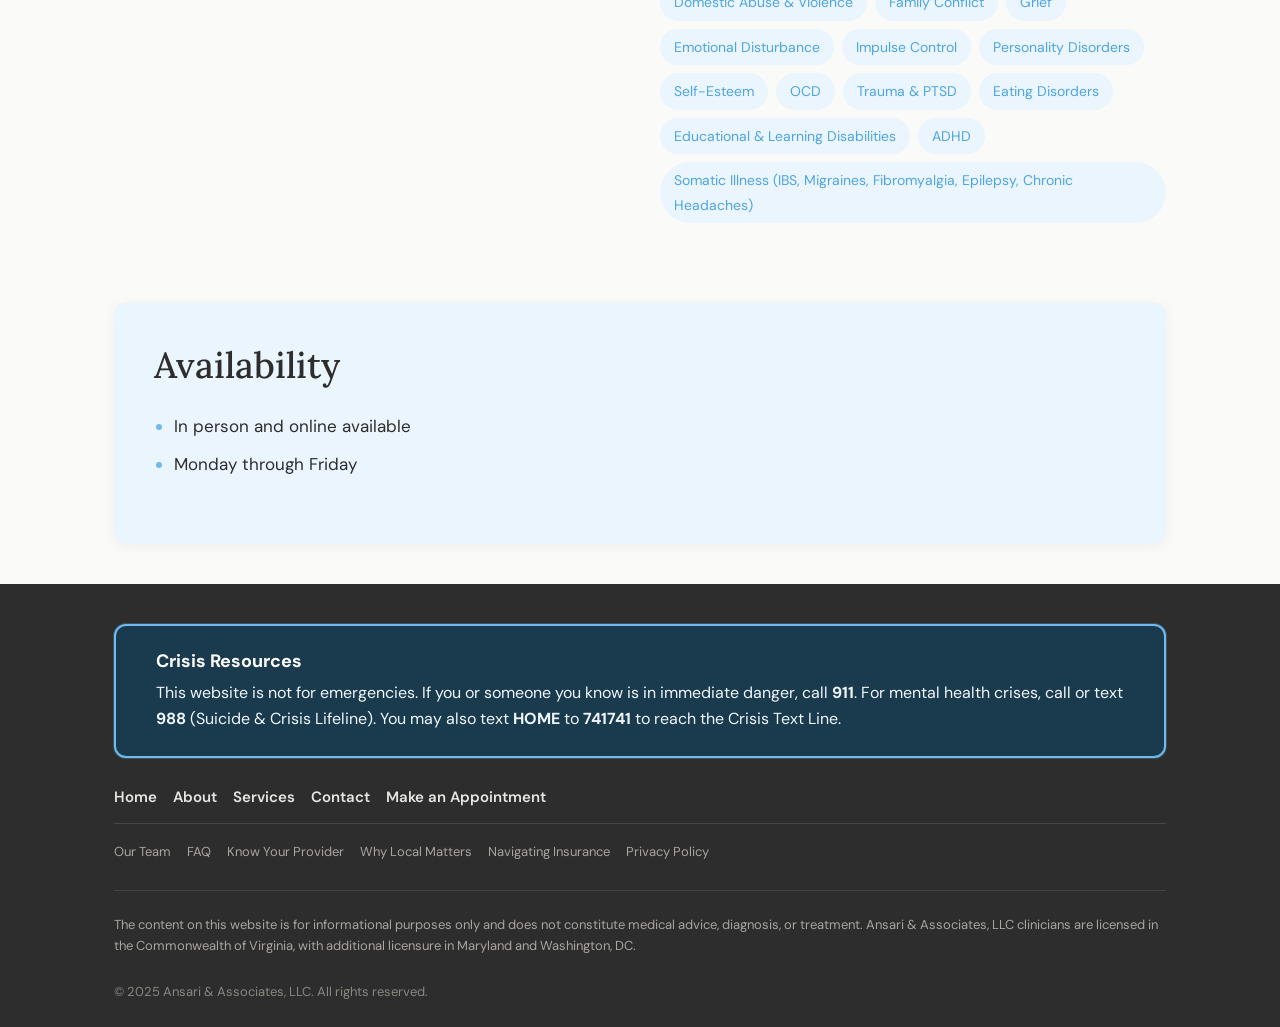
==== commit f0a956c2: "Refresh site content, layouts, and contact map. Restructure provider profiles and resources, update " ====
--- a/about.html
+++ b/about.html
@@ -13,42 +13,54 @@
 <body>
   <a href="#main-content" class="skip-link">Skip to main content</a>
 
-  <header class="site-header">
-    <div class="utility-bar">
-      <div class="container utility-bar__inner">
-        <p>In-Person &amp; Telehealth Available <span class="utility-bar__sep" aria-hidden="true">|</span> <a href="tel:+17032248983">(703) 224-8983</a> <span class="utility-bar__sep" aria-hidden="true">|</span> <a href="mailto:drgansari@ansarillc.hush.com">drgansari@ansarillc.hush.com</a></p>
-      </div>
-    </div>
-    <div class="nav-bar">
-      <div class="container nav-bar__inner">
-        <a href="index.html" class="logo" aria-label="Dr. Gazala A. Ansari — Home">
-          <img src="images/logo.png" alt="" class="logo__img" aria-hidden="true">
-          <span class="logo__text">Dr. Gazala A. Ansari, PhD<span>Clinical Psychologist · Alexandria, VA</span></span>
-        </a>
-        <button class="nav-toggle" type="button" aria-expanded="false" aria-controls="main-nav">Menu</button>
+    <header class="site-header">
+    <div class="header-bar">
+      <div class="container">
+        <div class="header-bar__top">
+          <a href="index.html" class="logo" aria-label="Ansari &amp; Associates — Home">
+            <img src="images/logo.png" alt="" class="logo__img" aria-hidden="true">
+            <span class="logo__text">Ansari &amp; Associates<span>Mental Health · Alexandria, VA</span></span>
+          </a>
+          <div class="header-bar__right">
+            <a class="header-phone" href="tel:+17032248983">(703) 224-8983</a>
+            <div class="header-quick-links">
+              <a href="index.html"><svg viewBox="0 0 24 24" fill="none" stroke="currentColor" stroke-width="2" aria-hidden="true"><path d="M3 10.5L12 3l9 7.5V20a1 1 0 01-1 1h-5v-6H9v6H4a1 1 0 01-1-1v-9.5z"/></svg> Home</a>
+              <a href="contact.html"><svg viewBox="0 0 24 24" fill="none" stroke="currentColor" stroke-width="2" aria-hidden="true"><path d="M4 6h16a1 1 0 011 1v10a1 1 0 01-1 1H4a1 1 0 01-1-1V7a1 1 0 011-1z"/><path d="M4 7l8 6 8-6"/></svg> Contact</a>
+            </div>
+            <button class="nav-toggle" type="button" aria-expanded="false" aria-controls="main-nav">Menu</button>
+          </div>
+        </div>
         <nav class="main-nav" id="main-nav" aria-label="Main navigation">
           <ul>
-            <li><a href="index.html">Home</a></li>
-            <li><a href="about.html" aria-current="page">About</a></li>
-            <li><a href="team.html">Our Team</a></li>
+            <li class="nav-mobile-only"><a href="index.html">Home</a></li>
+            <li class="nav-dropdown nav-dropdown--team">
+              <a href="team.html" class="nav-dropdown__toggle" aria-expanded="false" aria-haspopup="true">Our Team</a>
+              <ul class="nav-dropdown__menu">
+                <li><a href="about.html">Dr. Gazala Ansari</a></li>
+                <li><a href="team-emily.html">Mrs. Emily Apyan</a></li>
+                <li><a href="team-shelby.html">Mrs. Shelby Grant-Workman</a></li>
+                <li><a href="team-stancell.html">Dr. Waltrina Stancell</a></li>
+              </ul>
+            </li>
             <li class="nav-dropdown">
               <a href="services.html" class="nav-dropdown__toggle" aria-expanded="false" aria-haspopup="true">Services</a>
               <ul class="nav-dropdown__menu">
                 <li><a href="services.html#therapy">Therapy &amp; Clinical Services</a></li>
-                <li><a href="services.html#issues">Issues I Work With</a></li>
+                <li><a href="services.html#issues">Issues We Work With</a></li>
                 <li><a href="services.html#availability">Availability</a></li>
               </ul>
             </li>
+            <!-- FLAG: Fees page does not exist (removed earlier); skipped per instructions -->
             <li class="nav-dropdown nav-dropdown--resources">
-              <a href="know-your-provider.html" class="nav-dropdown__toggle" aria-haspopup="true">Resources</a>
+              <a href="resources.html" class="nav-dropdown__toggle" aria-haspopup="true">Resources</a>
               <ul class="nav-dropdown__menu">
-                <li><a href="know-your-provider.html">Know Your Provider</a></li>
-                <li><a href="why-local-matters.html">Why Local Matters</a></li>
+                <li><a href="resources.html#know-your-provider">Know Your Provider</a></li>
+                <li><a href="resources.html#why-local-matters">Why Local Matters</a></li>
+                <li><a href="resources.html#navigating-insurance">Navigating Insurance</a></li>
               </ul>
             </li>
             <li><a href="faq.html">FAQ</a></li>
-            
-            <li><a href="contact.html">Contact</a></li>
+            <li class="nav-mobile-only"><a href="contact.html">Contact</a></li>
           </ul>
         </nav>
       </div>
@@ -70,86 +82,100 @@
             </figure>
             <div class="about-intro__content">
               <h1>Dr. Gazala Ansari, PhD</h1>
-              <p class="about-intro__title">Senior Clinician and Supervisor · Alexandria, VA</p>
-              <article class="card credentials-intro-card" aria-label="Credentials overview">
-                <ul>
-                  <li><strong>Degree:</strong> PhD, Psychology — American University, 2006</li>
-                  <li><strong>License:</strong> Virginia #0810004131 (since 2010)</li>
-                  <li><strong>Experience:</strong> 14+ years in clinical practice</li>
-                  <li><strong>Verified:</strong> Psychology Today</li>
-                </ul>
-              </article>
-              <div style="margin-top: var(--space-sm);">
-                <span class="languages-label">Languages spoken</span>
-                <ul class="languages-inline" aria-label="Languages spoken">
-                  <li><span class="flag" aria-hidden="true">🇺🇸</span> English</li>
-                  <li><span class="flag" aria-hidden="true">🇮🇳</span> Hindi</li>
-                  <li><span class="flag" aria-hidden="true">🇪🇸</span> Spanish</li>
-                  <li><span class="flag" aria-hidden="true">🇵🇰</span> Urdu</li>
-                </ul>
-              </div>
             </div>
           </div>
         </div>
 
         <div class="content-block">
           <h2>Who I Am</h2>
-          <p>I am a clinical psychologist, neuropsychologist, forensic psychologist, and intellectual &amp; developmental disabilities psychologist with over 14 years of experience. I earned my Doctor of Philosophy in Psychology from American University in 2006 and have been licensed in the State of Virginia since 2010.</p>
-          <p>I have been practicing clinical psychology for over 20 years, including 17 years in private practice. I have taught as an adjunct professor, supervised and mentored early-career clinicians, worked in schools and college counseling centers, and consulted in forensic psychological matters. My areas of specialty include depression, anxiety, mood disorders, trauma, ADHD, and managing physical and somatic illnesses such as IBS, migraines, epilepsy, and fibromyalgia through talk therapy.</p>
-          <p>With over 20 years of experience in clinical psychology — including 17 years in private practice — I have worked as an adjunct professor, clinical supervisor and mentor to early-career clinicians, school-based therapist throughout the DMV area, and forensic psychological consultant. I specialize in psychological, neuropsychological, and educational testing, psychotherapy for adults, adolescents, and children, and evaluation of workman's compensation patients. I have also had notable success helping individuals manage the psychological aspects of physical and somatic illnesses, including IBS, migraines, fibromyalgia, epilepsy, and chronic headaches through evidence-based talk therapy.</p>
+          <p>Dr. Ansari is a Clinical Psychologist with over 20 years of experience, including 17 years in private practice. She earned her Doctor of Philosophy in Psychology from American University in 2006 and has been licensed in the Commonwealth of Virginia since 2010. She works with clients in English, Hindi, Spanish, and Urdu.</p>
+          <p>Dr. Ansari founded and leads Ansari &amp; Associates in Alexandria, Virginia, where she provides therapy and comprehensive psychological evaluation to the surrounding community. Before entering private practice, she worked at universities, the Women's Center in Virginia, and public charter schools throughout the DMV area.</p>
+          <p>Her practice centers on psychological, neuropsychological, and educational testing, along with psychotherapy for adults and adolescents. She has worked extensively with the Department of Labor (DOL) and private third-party companies on workman's compensation cases, and has had particular success helping clients manage the psychological aspects of chronic physical and somatic conditions — including IBS, migraines, fibromyalgia, epilepsy, and chronic headaches — through evidence-based talk therapy.</p>
         </div>
 
         <div class="content-block">
           <h2>My Approach</h2>
-          <p>I work diligently with my clients to identify and examine maladaptive patterns that cause obstacles to living well. Through this process, the elements needed for positive change — such as insight and acceptance — materialize and help move one toward a more healthy and fulfilling life. I place great value on the relationship between therapist and client, and strive to create a safe, comfortable, confidential, and nonjudgmental space.</p>
-          <p>My therapy draws on multiple evidence-based frameworks:</p>
-          <ul class="approach-list">
-            <li>Cognitive Behavioral Therapy (CBT)</li>
-            <li>Psychodynamic Therapy</li>
-            <li>Insight-Oriented Therapy</li>
-            <li>Eclectic/Integrative Approaches</li>
-            <li>Psychological Testing &amp; Evaluation</li>
-          </ul>
+          <p>Dr. Ansari takes a developmental psychological approach, understanding each client within the context of their life stage and personal history.</p>
         </div>
 
         <div class="content-block">
-          <h2>Background</h2>
-          <p>Prior to private practice, I worked at universities, the Women's Center in Virginia, and at schools throughout the DMV area, providing therapy and conducting evaluations for ADHD/ADD, learning disabilities, emotional challenges, and neuropsychological issues for clients ages 4 and up.</p>
+          <h2>Specialties</h2>
+          <div class="specialty-groups">
+            <div class="specialty-group">
+              <h3>Populations I Work With</h3>
+              <ul class="tag-list" aria-label="Populations">
+              <li>Adults</li>
+              <li>Adolescents</li>
+              </ul>
+            </div>
+            <div class="specialty-group">
+              <h3>Diagnoses &amp; Areas of Focus</h3>
+              <ul class="tag-list" aria-label="Diagnoses and areas of focus">
+              <li>Anxiety</li>
+              <li>Depression</li>
+              <li>Coping Skills</li>
+              <li>Divorce</li>
+              <li>Domestic Abuse &amp; Violence</li>
+              <li>Family Conflict</li>
+              <li>Grief</li>
+              <li>Emotional Disturbance</li>
+              <li>Impulse Control</li>
+              <li>Personality Disorders</li>
+              <li>Self-Esteem</li>
+              <li>OCD</li>
+              <li>Trauma &amp; PTSD</li>
+              <li>Eating Disorders</li>
+              <li>Educational &amp; Learning Disabilities</li>
+              <li>ADHD</li>
+              <li>Somatic Illness (IBS, Migraines, Fibromyalgia, Epilepsy, Chronic Headaches)</li>
+              </ul>
+            </div>
+          </div>
+        </div>
+
+        <div class="content-block availability-block">
+          <h2>Availability</h2>
+          <ul>
+            <li>In person and online available</li>
+            <li>Monday through Friday</li>
+          </ul>
         </div>
 
       </div>
     </section>
   </main>
 
-  <footer class="site-footer">
+    <footer class="site-footer">
     <div class="container">
       <div class="crisis-box">
         <h3>Crisis Resources</h3>
         <p>This website is not for emergencies. If you or someone you know is in immediate danger, call <strong>911</strong>. For mental health crises, call or text <strong>988</strong> (Suicide &amp; Crisis Lifeline). You may also text <strong>HOME</strong> to <strong>741741</strong> to reach the Crisis Text Line.</p>
       </div>
-      <div class="footer-grid">
-        <div>
-          <h3>Ansari &amp; Associates, LLC</h3>
-          <p><a href="tel:+17032248983">(703) 224-8983</a></p>
-          <p><a href="mailto:drgansari@ansarillc.hush.com">drgansari@ansarillc.hush.com</a></p>
-          <p><a href="https://www.google.com/maps/search/?api=1&query=3311+Duke+St,+Alexandria,+VA+22314" target="_blank" rel="noopener noreferrer">3311 Duke St<br>Alexandria, VA 22314</a></p>
-        </div>
-        <nav class="footer-nav" aria-label="Footer navigation">
-          <h3>Navigation</h3>
+      <div class="footer-links">
+        <div class="footer-links__primary">
+          <nav class="footer-nav footer-nav--primary" aria-label="Primary footer navigation">
+            <ul>
+              <li><a href="index.html">Home</a></li>
+              <li><a href="about.html">About</a></li>
+              <li><a href="services.html">Services</a></li>
+              <li><a href="contact.html">Contact</a></li>
+              <li><a href="contact.html">Make an Appointment</a></li>
+            </ul>
+          </nav>
+</div>
+        <div class="footer-links__divider" aria-hidden="true"></div>
+        <nav class="footer-nav footer-nav--secondary" aria-label="Secondary footer navigation">
           <ul>
-            <li><a href="index.html">Home</a></li>
-            <li><a href="about.html">About</a></li>
             <li><a href="team.html">Our Team</a></li>
-            <li><a href="services.html">Services</a></li>
             <li><a href="faq.html">FAQ</a></li>
-            <li><a href="know-your-provider.html">Know Your Provider</a></li>
-            <li><a href="why-local-matters.html">Why Local Matters</a></li>
-            <li><a href="contact.html">Contact</a></li>
+            <li><a href="resources.html#know-your-provider">Know Your Provider</a></li>
+            <li><a href="resources.html#why-local-matters">Why Local Matters</a></li>
+            <li><a href="resources.html#navigating-insurance">Navigating Insurance</a></li>
             <li><a href="privacy.html">Privacy Policy</a></li>
           </ul>
         </nav>
       </div>
-      <p class="legal-disclaimer">The content on this website is for informational purposes only and does not constitute medical advice, diagnosis, or treatment. I am a licensed psychologist in the Commonwealth of Virginia.</p>
+      <p class="legal-disclaimer">The content on this website is for informational purposes only and does not constitute medical advice, diagnosis, or treatment. Ansari &amp; Associates, LLC clinicians are licensed in the Commonwealth of Virginia, with additional licensure in Maryland and Washington, DC.</p>
       <p class="footer-copy">&copy; 2025 Ansari &amp; Associates, LLC. All rights reserved.</p>
     </div>
   </footer>
--- a/css/styles.css
+++ b/css/styles.css
@@ -1,14 +1,15 @@
-/* Dr. Gazala A. Ansari — Psychology Practice Site */
+/* Ansari & Associates — Psychology Practice Site */
 
 :root {
   --color-bg: #fafaf8;
   --color-bg-alt: #f5f3f0;
-  --color-utility: #f0edea;
+  --color-utility: #70baef;
   --color-surface: #ffffff;
-  --color-accent: #5f8a7a;
-  --color-accent-dark: #4a6f62;
-  --color-accent-light: #e8f2ed;
-  --color-teal: #5a8a8a;
+  --accent: #70baef;
+  --color-accent: #70baef;
+  --color-accent-dark: #4fa5e0;
+  --color-accent-light: #eaf5fd;
+  --color-teal: #4fa5e0;
   --color-text: #2d2d2d;
   --color-text-muted: #5c5c5c;
   --color-border: #e8e4df;
@@ -21,9 +22,9 @@
   --space-xl: 5rem;
   --space-2xl: 7.5rem;
   --max-width: 68.75rem;
-  --nav-height: 4.25rem;
-  --utility-height: 2.25rem;
-  --header-total: calc(var(--nav-height) + var(--utility-height));
+  --nav-height: auto;
+  --utility-height: 0px;
+  --header-total: 0px;
   --radius: 8px;
   --radius-lg: 12px;
   --shadow-sm: 0 2px 12px rgba(45, 45, 45, 0.06);
@@ -129,103 +130,124 @@
   top: var(--space-sm);
 }
 
-/* Utility bar */
-.utility-bar {
-  background: var(--color-utility);
-  border-bottom: 1px solid var(--color-border);
-  font-size: 0.8125rem;
-  color: var(--color-text-muted);
-}
-
-.utility-bar__inner {
-  display: flex;
-  justify-content: center;
-  align-items: center;
-  flex-wrap: wrap;
-  gap: 0.5rem 0.75rem;
-  min-height: var(--utility-height);
-  text-align: center;
-}
-
-.utility-bar__inner p {
-  margin: 0;
-}
-
-.utility-bar a {
-  color: var(--color-text);
-  text-decoration: none;
-  font-weight: 500;
-}
-
-.utility-bar a:hover,
-.utility-bar a:focus-visible {
-  color: var(--color-accent-dark);
-}
-
-.utility-bar__sep {
-  color: var(--color-border);
-  user-select: none;
-}
-
-/* Site header */
+/* Site header — pale blue bar; #70BAEF used as accent only */
 .site-header {
   position: sticky;
   top: 0;
   z-index: 200;
-  background: var(--color-surface);
+  background: var(--color-accent-light);
   box-shadow: var(--shadow-sm);
 }
 
-.nav-bar__inner {
+.header-bar {
+  background: var(--color-accent-light);
+  color: var(--color-text);
+}
+
+.header-bar__top {
   display: flex;
   align-items: center;
   justify-content: space-between;
+  gap: 1rem;
+  padding: 0.85rem 0 0.5rem;
   flex-wrap: nowrap;
-  gap: 1rem;
-  min-height: var(--nav-height);
 }
 
 .logo {
   display: flex;
   align-items: center;
-  gap: 0.625rem;
+  gap: 0.75rem;
   text-decoration: none;
   color: var(--color-text);
-  flex: 0 0 auto;
+  flex: 0 1 auto;
   min-width: 0;
 }
 
 .logo__img {
-  width: 2.5rem;
-  height: 2.5rem;
+  width: 3.25rem;
+  height: 3.25rem;
   object-fit: contain;
   flex-shrink: 0;
+  background: #ffffff;
+  border-radius: 50%;
 }
 
 .logo__text {
   font-family: var(--font-serif);
-  font-size: 1.0625rem;
-  font-weight: 500;
-  line-height: 1.3;
-  white-space: nowrap;
-  overflow: hidden;
-  text-overflow: ellipsis;
+  font-size: 1.35rem;
+  font-weight: 600;
+  line-height: 1.25;
+  color: var(--color-text);
 }
 
 .logo__text span {
   display: block;
   font-family: var(--font-sans);
-  font-size: 0.6875rem;
+  font-size: 0.7rem;
   font-weight: 500;
   color: var(--color-text-muted);
-  letter-spacing: 0.08em;
+  letter-spacing: 0.06em;
   text-transform: uppercase;
-  margin-top: 0.125rem;
+  margin-top: 0.15rem;
+}
+
+.header-bar__right {
+  display: flex;
+  flex-direction: column;
+  align-items: flex-end;
+  gap: 0.35rem;
+  flex-shrink: 0;
+}
+
+.header-phone {
+  font-family: var(--font-sans);
+  font-size: 1.25rem;
+  font-weight: 600;
+  color: var(--color-text);
+  text-decoration: none;
+  letter-spacing: 0.01em;
+  white-space: nowrap;
+}
+
+.header-phone:hover,
+.header-phone:focus-visible {
+  color: var(--color-accent-dark);
+  text-decoration: underline;
+}
+
+.header-quick-links {
+  display: flex;
+  align-items: center;
+  gap: 0.85rem;
+}
+
+.header-quick-links a {
+  display: inline-flex;
+  align-items: center;
+  gap: 0.3rem;
+  color: var(--color-text);
+  text-decoration: none;
+  font-size: 0.8125rem;
+  font-weight: 500;
+}
+
+.header-quick-links a:hover,
+.header-quick-links a:focus-visible {
+  color: var(--color-accent-dark);
+  text-decoration: underline;
+}
+
+.header-quick-links svg {
+  width: 0.95rem;
+  height: 0.95rem;
+  flex-shrink: 0;
+  color: var(--accent);
+  stroke: var(--accent);
 }
 
 .nav-toggle {
   display: none;
-  background: none;
+  background: #ffffff;
   border: 1px solid var(--color-border);
   border-radius: var(--radius);
   padding: 0.5rem 0.75rem;
@@ -233,21 +255,24 @@
   font-family: var(--font-sans);
   font-size: 0.875rem;
   color: var(--color-text);
+  flex-shrink: 0;
 }
 
 .main-nav {
   display: flex;
   align-items: center;
-  gap: 1rem;
-  flex-wrap: nowrap;
+  justify-content: center;
+  padding: 0.35rem 0 0.85rem;
+  border-top: 1px solid rgba(112, 186, 239, 0.35);
   min-width: 0;
 }
 
 .main-nav > ul {
   display: flex;
   align-items: center;
-  flex-wrap: nowrap;
-  gap: 0 1.25rem;
+  justify-content: center;
+  flex-wrap: wrap;
+  gap: 0;
   list-style: none;
   margin: 0;
   padding: 0;
@@ -256,15 +281,30 @@
 .main-nav > ul > li {
   margin: 0;
   flex-shrink: 0;
+  display: flex;
+  align-items: center;
+}
+
+.main-nav > ul > li:not(:last-child)::after {
+  content: "|";
+  color: rgba(45, 45, 45, 0.3);
+  margin: 0 0.55rem;
+  font-weight: 300;
+  user-select: none;
+}
+
+/* Hidden mobile-only items shouldn't leave a trailing pipe on desktop */
+.main-nav > ul > li:has(+ .nav-mobile-only)::after {
+  display: none;
 }
 
 .main-nav > ul > li > a,
 .nav-dropdown__toggle {
   text-decoration: none;
-  font-size: 0.875rem;
-  font-weight: 500;
+  font-size: 1rem;
+  font-weight: 600;
   color: var(--color-text);
-  padding: 0.25rem 0;
+  padding: 0.4rem 0.75rem;
   background: none;
   border: none;
   cursor: pointer;
@@ -274,6 +314,8 @@
   gap: 0.3rem;
   white-space: nowrap;
   line-height: 1.2;
+  border-radius: var(--radius);
+  transition: background var(--transition), color var(--transition);
 }
 
 .nav-dropdown__toggle::after {
@@ -287,7 +329,6 @@
   transition: transform var(--transition);
 }
 
-/* Desktop: flip chevron when hovering or keyboard-focused */
 @media (hover: hover) and (min-width: 1025px) {
   .nav-dropdown:hover .nav-dropdown__toggle::after,
   .nav-dropdown:focus-within .nav-dropdown__toggle::after {
@@ -295,12 +336,20 @@
   }
 }
 
-.main-nav a:hover,
-.main-nav a:focus-visible,
-.main-nav a[aria-current="page"],
+.main-nav > ul > li > a:hover,
+.main-nav > ul > li > a:focus-visible,
+.main-nav > ul > li > a[aria-current="page"],
 .nav-dropdown__toggle:hover,
-.nav-dropdown__toggle:focus-visible {
-  color: var(--color-accent-dark);
+.nav-dropdown__toggle:focus-visible,
+.nav-dropdown__toggle[aria-current="page"],
+.nav-dropdown:hover > .nav-dropdown__toggle {
+  background: var(--accent);
+  color: #ffffff;
+}
+
+/* Home / Contact appear in the hamburger menu only */
+.main-nav > ul > li.nav-mobile-only {
+  display: none;
 }
 
 .btn--nav-cta {
@@ -315,10 +364,8 @@
   position: relative;
 }
 
-/* Invisible hover bridge between the toggle and menu so cursor can travel
-   into the dropdown without losing :hover. Desktop only. */
 @media (hover: hover) and (min-width: 1025px) {
-  .nav-dropdown::after {
+  .nav-dropdown::before {
     content: "";
     position: absolute;
     top: 100%;
@@ -328,29 +375,30 @@
     pointer-events: none;
   }
 
-  .nav-dropdown:hover::after,
-  .nav-dropdown:focus-within::after {
+  .nav-dropdown:hover::before,
+  .nav-dropdown:focus-within::before {
     pointer-events: auto;
   }
 }
 
 .nav-dropdown__menu {
   position: absolute;
-  top: calc(100% + 0.65rem);
+  top: calc(100% + 0.45rem);
   left: 50%;
   transform: translateX(-50%);
-  min-width: 17rem;
+  min-width: 15rem;
   background: var(--color-surface);
   border-radius: var(--radius);
   box-shadow: var(--shadow-md);
   list-style: none;
   margin: 0;
-  padding: 0.65rem 0;
+  padding: 0;
   opacity: 0;
   visibility: hidden;
   pointer-events: none;
   transition: opacity var(--transition), visibility var(--transition);
   z-index: 50;
+  overflow: hidden;
 }
 
 .nav-dropdown.is-open .nav-dropdown__menu,
@@ -360,20 +408,38 @@
   pointer-events: auto;
 }
 
+.nav-dropdown__menu li {
+  margin: 0;
+  border-bottom: 1px solid var(--color-border);
+}
+
+.nav-dropdown__menu li:last-child {
+  border-bottom: none;
+}
+
 .nav-dropdown__menu a {
   display: block;
-  padding: 0.75rem 1.4rem;
+  width: 100%;
+  box-sizing: border-box;
+  padding: 12px 1.25rem;
   font-size: 0.9375rem;
-  font-weight: 400;
+  font-weight: 500;
   color: var(--color-text);
   text-decoration: none;
   white-space: nowrap;
+  transition: background var(--transition), color var(--transition);
 }
 
 .nav-dropdown__menu a:hover,
-.nav-dropdown__menu a:focus-visible {
-  background: var(--color-accent-light);
-  color: var(--color-accent-dark);
+.nav-dropdown__menu a:focus-visible,
+.nav-dropdown__menu a[aria-current="page"] {
+  background: #EAF5FD;
+  color: #70BAEF;
+}
+
+/* Legacy utility-bar hidden (merged into header-bar) */
+.utility-bar {
+  display: none;
 }
 
 /* Layout */
@@ -510,6 +576,33 @@
   border-radius: var(--radius-lg);
   box-shadow: var(--shadow-card);
   border: none;
+}
+
+.office-gallery__grid {
+  display: grid;
+  grid-template-columns: 1fr 1fr;
+  gap: var(--space-md);
+  margin-top: var(--space-md);
+}
+
+.office-gallery__item {
+  margin: 0;
+}
+
+.office-gallery__item img {
+  display: block;
+  width: 100%;
+  max-height: 300px;
+  object-fit: cover;
+  object-position: center;
+  border-radius: var(--radius-lg);
+  box-shadow: var(--shadow-card);
+}
+
+@media (max-width: 600px) {
+  .office-gallery__grid {
+    grid-template-columns: 1fr;
+  }
 }
 
 .hero__below {
@@ -923,7 +1016,7 @@
   display: grid;
   grid-template-columns: 1fr 1fr;
   gap: var(--space-xl);
-  align-items: start;
+  align-items: stretch;
 }
 
 .contact-form {
@@ -931,6 +1024,8 @@
   padding: var(--space-lg);
   border-radius: var(--radius-lg);
   box-shadow: var(--shadow-card);
+  height: 100%;
+  box-sizing: border-box;
 }
 
 .form-group {
@@ -982,12 +1077,33 @@
   border-left: 3px solid var(--color-accent);
 }
 
+.contact-details {
+  display: flex;
+  flex-direction: column;
+  height: 100%;
+}
+
+.contact-details h2 {
+  margin-bottom: var(--space-md);
+}
+
 .contact-details h3 {
-  margin-top: var(--space-lg);
+  margin-top: var(--space-md);
+  margin-bottom: 0.35rem;
 }
 
 .contact-details h3:first-child {
   margin-top: 0;
+}
+
+.contact-details > p {
+  margin: 0 0 var(--space-md);
+}
+
+/* Keep Phone → Office Location and Address → map gaps even with sibling blocks */
+.contact-details > p:has(+ h3),
+.contact-details > p:has(+ .map-container) {
+  margin-bottom: 0;
 }
 
 .contact-details a {
@@ -1000,16 +1116,20 @@
 }
 
 .map-container {
-  margin-top: var(--space-xl);
+  width: 100%;
+  flex: 1 1 auto;
+  min-height: 16rem;
+  margin-top: var(--space-md);
   border-radius: var(--radius-lg);
   overflow: hidden;
   box-shadow: var(--shadow-card);
+  background: var(--color-bg-alt);
 }
 
 .map-container iframe {
   display: block;
   width: 100%;
-  height: 20rem;
+  height: 100%;
   border: 0;
 }
 
@@ -1286,16 +1406,16 @@
   box-shadow: var(--shadow-sm);
 }
 
-/* Footer */
+/* Footer — compact */
 .site-footer {
   background: var(--color-text);
   color: #e8e6e3;
-  padding: var(--space-xl) 0 var(--space-lg);
+  padding: var(--space-lg) 0 var(--space-md);
   margin-top: 0;
 }
 
 .site-footer a {
-  color: #c5d9cc;
+  color: #c8e4f8;
   text-decoration: none;
 }
 
@@ -1306,10 +1426,12 @@
 }
 
 .footer-grid {
-  display: grid;
-  grid-template-columns: repeat(auto-fit, minmax(14rem, 1fr));
-  gap: var(--space-lg);
-  margin-bottom: var(--space-lg);
+  display: flex;
+  flex-wrap: wrap;
+  align-items: flex-start;
+  justify-content: space-between;
+  gap: var(--space-md);
+  margin-bottom: var(--space-md);
 }
 
 .footer-grid h3 {
@@ -1318,39 +1440,115 @@
   font-weight: 600;
   text-transform: uppercase;
   letter-spacing: 0.06em;
-  color: #a8c4b0;
-  margin-bottom: var(--space-sm);
+  color: #a8c4d8;
+  margin-bottom: 0.5rem;
+}
+
+.footer-grid > div p {
+  margin: 0.2rem 0;
+  font-size: 0.9375rem;
+}
+
+.footer-links {
+  margin-bottom: var(--space-md);
+}
+
+.footer-links__primary {
+  display: flex;
+  flex-wrap: wrap;
+  align-items: center;
+  justify-content: space-between;
+  gap: var(--space-sm) var(--space-md);
+}
+
+.footer-links__divider {
+  height: 1px;
+  background: rgba(255, 255, 255, 0.12);
+  margin: 0.75rem 0;
 }
 
 .footer-nav ul {
   list-style: none;
   padding: 0;
   margin: 0;
+  display: flex;
+  flex-wrap: wrap;
+  gap: 0.35rem 1rem;
+  align-items: center;
 }
 
 .footer-nav li {
-  margin-bottom: 0.375rem;
-}
-
-.crisis-box {
-  background: rgba(255, 255, 255, 0.08);
-  border-radius: var(--radius-lg);
-  padding: var(--space-md);
-  margin-bottom: var(--space-lg);
-}
-
-.crisis-box h3 {
+  margin: 0;
+}
+
+.footer-nav--primary a {
   font-family: var(--font-sans);
   font-size: 0.9375rem;
   font-weight: 600;
-  color: #f0d4d4;
-  margin-bottom: var(--space-xs);
+  color: #e8e6e3;
+}
+
+.footer-nav--secondary a {
+  font-size: 0.8125rem;
+  font-weight: 400;
+  color: #a8a5a0;
+}
+
+.footer-nav--secondary a:hover,
+.footer-nav--secondary a:focus-visible {
+  color: #e8e6e3;
+}
+
+.footer-social {
+  display: flex;
+  align-items: center;
+  gap: 0.65rem;
+  flex-shrink: 0;
+}
+
+.footer-social__link {
+  display: inline-flex;
+  align-items: center;
+  justify-content: center;
+  width: 1.75rem;
+  height: 1.75rem;
+  color: #a8a5a0;
+  border-radius: 50%;
+  transition: color 0.15s ease;
+}
+
+.footer-social__link:hover,
+.footer-social__link:focus-visible {
+  color: #e8e6e3;
+  text-decoration: none;
+}
+
+.footer-social__link svg {
+  display: block;
+}
+
+.crisis-box {
+  background: #1a3a4d;
+  border: 2px solid var(--accent);
+  border-radius: var(--radius-lg);
+  padding: var(--space-md) var(--space-lg);
+  margin-bottom: var(--space-md);
+  box-shadow: 0 0 0 1px rgba(112, 186, 239, 0.25);
+}
+
+.crisis-box h3 {
+  font-family: var(--font-sans);
+  font-size: 1.125rem;
+  font-weight: 700;
+  color: #ffffff;
+  margin-bottom: 0.5rem;
 }
 
 .crisis-box p {
   margin: 0;
-  font-size: 0.9375rem;
+  font-size: 1rem;
   line-height: 1.6;
+  color: #f0f7fc;
 }
 
 .legal-disclaimer {
@@ -1395,9 +1593,9 @@
 
 .term-grid__row {
   display: grid;
-  grid-template-columns: 15rem 1fr;
+  grid-template-columns: minmax(10rem, 16rem) 1fr;
   gap: var(--space-md);
-  padding: var(--space-sm) 0;
+  padding: var(--space-md) 0;
   border-bottom: 1px solid var(--color-border);
 }
 
@@ -1414,6 +1612,34 @@
 .term-grid dd {
   margin: 0;
   color: var(--color-text-muted);
+}
+
+.term-grid dd p {
+  margin: 0 0 0.35rem;
+}
+
+.term-grid dd p:last-child {
+  margin-bottom: 0;
+}
+
+.term-example {
+  font-style: italic;
+}
+
+.insurance-steps {
+  margin: var(--space-md) 0 0;
+  padding-left: 1.5rem;
+  color: var(--color-text-muted);
+}
+
+.insurance-steps li {
+  margin-bottom: var(--space-sm);
+  padding-left: 0.25rem;
+}
+
+.insurance-steps li::marker {
+  color: var(--color-accent-dark);
+  font-weight: 600;
 }
 
 /* Comparison / data table (Resources pages) */
@@ -1452,51 +1678,6 @@
 }
 
 /* Sage-green brochure callout (Home) */
-.brochure-callout {
-  background: var(--color-accent);
-  color: #ffffff;
-  text-align: center;
-  padding: var(--space-xl) var(--space-md);
-}
-
-.brochure-callout__inner {
-  max-width: 44rem;
-  margin: 0 auto;
-}
-
-.brochure-callout h2 {
-  color: #ffffff;
-  margin-bottom: 0.25rem;
-}
-
-.brochure-callout__sub {
-  font-family: var(--font-sans);
-  font-weight: 500;
-  margin-bottom: var(--space-md);
-  opacity: 0.95;
-}
-
-.brochure-callout p {
-  color: #ffffff;
-}
-
-.brochure-callout__contact {
-  margin: var(--space-md) 0;
-  line-height: 2;
-}
-
-.brochure-callout__contact a {
-  color: #ffffff;
-  text-decoration: underline;
-}
-
-.brochure-callout__insurance {
-  font-size: 0.9375rem;
-  opacity: 0.95;
-  margin-top: var(--space-md);
-}
-
-/* Sage-green brochure callout (Home) */
 @media (max-width: 992px) {
   .services-grid {
     grid-template-columns: repeat(2, 1fr);
@@ -1510,28 +1691,330 @@
   }
 }
 
-/* Collapse nav into hamburger early so links never wrap on desktop */
+/* Home page helpers */
+.home-banner {
+  padding: var(--space-lg) var(--space-md) 0;
+}
+
+.home-banner__inner {
+  position: relative;
+  width: 100%;
+  max-width: 1100px;
+  margin: 0 auto;
+  border-radius: var(--radius-lg);
+  overflow: hidden;
+  box-shadow: var(--shadow-card);
+}
+
+.home-banner__inner img {
+  display: block;
+  width: 100%;
+  height: 375px;
+  object-fit: cover;
+  object-position: center 28%;
+}
+
+.home-banner__tagline {
+  position: absolute;
+  top: 1.75rem;
+  right: 2.5rem;
+  left: auto;
+  margin: 0;
+  max-width: 15rem;
+  font-family: var(--font-serif);
+  font-size: clamp(1.125rem, 2.2vw, 1.5rem);
+  font-weight: 400;
+  font-style: italic;
+  line-height: 1.4;
+  letter-spacing: 0.04em;
+  text-align: right;
+  color: #2d2d2d;
+  text-shadow: 0 1px 3px rgba(255, 255, 255, 0.9), 0 0 14px rgba(255, 255, 255, 0.55);
+  pointer-events: none;
+}
+
+@media (max-width: 768px) {
+  .home-banner {
+    padding-top: var(--space-md);
+  }
+
+  .home-banner__inner img {
+    height: 220px;
+  }
+
+  .home-banner__tagline {
+    top: 1.15rem;
+    right: 1.35rem;
+    max-width: 11.5rem;
+    font-size: 1rem;
+    letter-spacing: 0.035em;
+  }
+}
+
+.home-main {
+  padding: 0 0 var(--space-xl);
+}
+
+.home-main__inner {
+  width: 100%;
+  max-width: 1100px;
+  margin: 0 auto;
+  padding: var(--space-xl) var(--space-md) 0;
+}
+
+.home-split {
+  display: grid;
+  grid-template-columns: 1fr 1fr;
+  gap: var(--space-xl);
+  align-items: start;
+}
+
+.home-split__col h2 {
+  margin-bottom: var(--space-md);
+}
+
+.home-split__col p,
+.home-split__col .approach-list,
+.home-split__col .approach-list li {
+  margin: 0;
+  font-family: var(--font-sans);
+  font-size: 1.0625rem;
+  font-weight: 400;
+  line-height: 1.75;
+  color: var(--color-text);
+}
+
+.home-split__col p + p {
+  margin-top: 1rem;
+}
+
+.home-split__col .approach-list {
+  margin: 0;
+}
+
+.home-split__col a {
+  color: var(--color-accent-dark);
+  font-weight: 400;
+  text-decoration: underline;
+}
+
+.home-split__col a:hover,
+.home-split__col a:focus-visible {
+  color: var(--color-accent);
+}
+
+.home-main .hero-cta-row {
+  margin-top: var(--space-xl);
+}
+
+.hero-cta-row {
+  padding: var(--space-xl) var(--space-md) var(--space-lg);
+  text-align: center;
+  background: transparent;
+  border: none;
+}
+
+.hero-cta-row__buttons {
+  display: flex;
+  flex-wrap: wrap;
+  align-items: stretch;
+  justify-content: center;
+  gap: 1.5rem;
+  max-width: 68rem;
+  margin: 0 auto;
+  padding: 0 var(--space-md);
+}
+
+.hero-cta-btn {
+  flex: 1 1 16rem;
+  display: inline-flex;
+  align-items: center;
+  justify-content: center;
+  min-width: 16rem;
+  min-height: 5rem;
+  padding: 1.5rem 2rem;
+  font-family: var(--font-sans);
+  font-size: 1.25rem;
+  font-weight: 600;
+  line-height: 1.3;
+  letter-spacing: 0.01em;
+  text-align: center;
+  text-decoration: none;
+  color: #ffffff;
+  background: #1a3a4d;
+  border-radius: 0;
+  box-shadow: 0 6px 14px rgba(45, 45, 45, 0.18);
+  transition: background-color 0.15s ease, box-shadow 0.15s ease, transform 0.15s ease;
+}
+
+.hero-cta-btn:hover,
+.hero-cta-btn:focus-visible {
+  color: #ffffff;
+  background: #254a61;
+  text-decoration: none;
+  box-shadow: 0 8px 18px rgba(45, 45, 45, 0.22);
+  transform: translateY(-2px);
+}
+
+@media (max-width: 768px) {
+  .home-split {
+    grid-template-columns: 1fr;
+    gap: var(--space-lg);
+  }
+
+  .home-main__inner {
+    padding-top: var(--space-lg);
+  }
+}
+
+@media (max-width: 640px) {
+  .hero-cta-row__buttons {
+    flex-direction: column;
+    align-items: stretch;
+    max-width: 24rem;
+    gap: 1rem;
+  }
+
+  .hero-cta-btn {
+    flex: none;
+    width: 100%;
+    min-width: 0;
+    min-height: 4.25rem;
+    font-size: 1.125rem;
+  }
+}
+
+.consult-note {
+  text-align: center;
+  font-weight: 600;
+  color: var(--color-accent-dark);
+  background: var(--color-accent-light);
+  padding: 0.75rem 1rem;
+  border-radius: var(--radius);
+  margin: var(--space-md) auto;
+  max-width: 40rem;
+}
+
+.resource-section {
+  scroll-margin-top: 6rem;
+}
+
+.resource-section + .resource-section {
+  margin-top: var(--space-2xl);
+  padding-top: var(--space-xl);
+  border-top: 1px solid var(--color-border);
+}
+
+.resource-section__header {
+  margin-bottom: var(--space-lg);
+}
+
+.resource-section__header h2 {
+  margin-bottom: 0.35rem;
+}
+
+.resource-section__header p {
+  color: var(--color-text-muted);
+  margin: 0;
+  max-width: 42rem;
+}
+
+.home-services-list {
+  columns: 2;
+  column-gap: var(--space-xl);
+  margin: var(--space-md) 0 0;
+  padding-left: 1.25rem;
+}
+
+@media (max-width: 640px) {
+  .home-services-list {
+    columns: 1;
+  }
+}
+
+/* Collapse nav into hamburger */
 @media (max-width: 1024px) {
+  .header-bar {
+    position: relative;
+  }
+
+  .header-bar__top {
+    padding: 0.75rem 0;
+  }
+
+  .header-quick-links {
+    display: none;
+  }
+
+  .header-phone {
+    font-size: 0.95rem;
+    margin-right: 0.5rem;
+  }
+
+  .header-bar__right {
+    flex-direction: row;
+    align-items: center;
+    gap: 0.5rem;
+  }
+
+  .logo__img {
+    width: 2.5rem;
+    height: 2.5rem;
+  }
+
+  .logo__text {
+    font-size: 1.05rem;
+  }
+
   .nav-toggle {
     display: block;
   }
 
+  .main-nav > ul > li.nav-mobile-only {
+    display: block;
+  }
+
+  /* Keep header pinned in the viewport while the body is scroll-locked */
+  body.nav-scroll-locked .site-header {
+    position: fixed;
+    top: 0;
+    left: 0;
+    right: 0;
+    width: 100%;
+  }
+
   .main-nav {
-    display: none;
+    display: flex;
+    flex-direction: column;
+    align-items: stretch;
     position: absolute;
     top: 100%;
     left: 0;
     right: 0;
+    z-index: 250;
     background: var(--color-surface);
+    border-top: none;
     border-bottom: 1px solid var(--color-border);
+    box-shadow: var(--shadow-md);
+    overflow: hidden;
+    max-height: 0;
+    opacity: 0;
+    pointer-events: none;
+    padding: 0 var(--space-md);
+    justify-content: flex-start;
+    transition: max-height 200ms ease-in, opacity 200ms ease-in,
+                padding 200ms ease-in;
+  }
+
+  .main-nav.is-open {
+    max-height: min(75vh, 40rem);
+    overflow-y: auto;
+    -webkit-overflow-scrolling: touch;
+    opacity: 1;
+    pointer-events: auto;
     padding: var(--space-md);
-    box-shadow: var(--shadow-md);
-    flex-direction: column;
-    align-items: stretch;
-  }
-
-  .main-nav.is-open {
-    display: flex;
+    transition: max-height 250ms ease-out, opacity 250ms ease-out,
+                padding 250ms ease-out;
   }
 
   .main-nav > ul {
@@ -1544,43 +2027,81 @@
 
   .main-nav > ul > li {
     border-bottom: 1px solid var(--color-border);
+    display: block;
+  }
+
+  .main-nav > ul > li:not(:last-child)::after {
+    display: none;
   }
 
   .main-nav > ul > li > a,
   .nav-dropdown__toggle {
-    display: block;
+    display: flex;
     padding: var(--space-sm) 0;
     width: 100%;
     text-align: left;
     font-size: 0.9375rem;
-  }
-
-  /* All dropdown menus hidden on mobile by default */
+    color: var(--color-text);
+    background: none;
+    border-radius: 0;
+  }
+
+  /* Touch devices keep :hover sticky — only highlight the active page tab */
+  .main-nav > ul > li > a:hover,
+  .main-nav > ul > li > a:focus-visible,
+  .nav-dropdown__toggle:hover,
+  .nav-dropdown__toggle:focus-visible,
+  .nav-dropdown:hover > .nav-dropdown__toggle {
+    background: none;
+    color: var(--color-text);
+  }
+
+  .main-nav > ul > li > a[aria-current="page"],
+  .nav-dropdown__toggle[aria-current="page"] {
+    background: var(--color-accent-light);
+    color: var(--color-accent-dark);
+  }
+
   .nav-dropdown__menu {
-    display: none;
-  }
-
-  /* Both Services and Resources are collapsible dropdowns on mobile */
-  .nav-dropdown.is-open .nav-dropdown__menu {
     display: block;
     position: static;
     transform: none;
     background: none;
     box-shadow: none;
+    min-width: 0;
+    max-height: 0;
+    overflow: hidden;
+    opacity: 0;
+    pointer-events: none;
+    padding: 0 0 0 var(--space-md);
+    transition: max-height 200ms ease-in, opacity 200ms ease-in,
+                padding 200ms ease-in;
+  }
+
+  .nav-dropdown.is-open .nav-dropdown__menu {
+    max-height: 20rem;
     opacity: 1;
-    visibility: visible;
     pointer-events: auto;
-    min-width: 0;
     padding: 0 0 var(--space-sm) var(--space-md);
-  }
-
-  .nav-dropdown.is-open .nav-dropdown__menu a {
+    transition: max-height 250ms ease-out, opacity 250ms ease-out,
+                padding 250ms ease-out;
+  }
+
+  .nav-dropdown__menu a {
     display: block;
-    padding: var(--space-xs) 0;
+    width: 100%;
+    padding: 12px 0;
     font-size: 0.9375rem;
-  }
-
-  /* Show chevron on both Services and Resources toggles */
+    color: var(--color-text);
+  }
+
+  .nav-dropdown__menu a:hover,
+  .nav-dropdown__menu a:focus-visible,
+  .nav-dropdown__menu a[aria-current="page"] {
+    background: #EAF5FD;
+    color: #70BAEF;
+  }
+
   .nav-dropdown__toggle {
     display: flex;
     align-items: center;
@@ -1589,7 +2110,7 @@
   .nav-dropdown__toggle::after {
     display: inline-block;
     margin-left: auto;
-    transition: transform var(--transition);
+    transition: transform 200ms ease-in-out;
   }
 
   .nav-dropdown.is-open .nav-dropdown__toggle::after {
@@ -1604,8 +2125,27 @@
     font-size: 0.9375rem;
   }
 
-  .nav-bar__inner {
+  .nav-bar__inner,
+  .header-bar .container {
     position: relative;
+    overflow: visible;
+    min-width: 0;
+    width: 100%;
+    box-sizing: border-box;
+    padding-right: max(1rem, var(--space-md), env(safe-area-inset-right, 0px));
+  }
+
+  .logo {
+    flex: 1 1 auto;
+    min-width: 0;
+    max-width: calc(100% - 9rem);
+  }
+
+  .logo__text {
+    min-width: 0;
+    overflow: hidden;
+    text-overflow: ellipsis;
+    white-space: nowrap;
   }
 }
 
@@ -1631,6 +2171,11 @@
     grid-template-columns: 1fr;
   }
 
+  .contact-details .map-container {
+    flex: none;
+    aspect-ratio: 1 / 1;
+  }
+
   .hero {
     padding: var(--space-xl) 0;
   }
@@ -1693,3 +2238,40 @@
     transition: none;
   }
 }
+
+/* Profile specialties + accepting-clients note */
+.specialty-groups {
+  display: grid;
+  grid-template-columns: 1fr 1fr;
+  gap: var(--space-lg);
+  margin-top: var(--space-md);
+}
+
+@media (max-width: 700px) {
+  .specialty-groups {
+    grid-template-columns: 1fr;
+  }
+}
+
+.specialty-group h3 {
+  font-family: var(--font-sans);
+  font-size: 0.9375rem;
+  font-weight: 600;
+  color: var(--color-accent-dark);
+  margin: 0 0 var(--space-sm);
+}
+
+.specialty-group .tag-list {
+  margin-top: 0;
+}
+
+.accepting-clients {
+  margin-top: var(--space-sm);
+  padding: 0.75rem 1rem;
+  background: var(--color-accent-light);
+  border-left: 4px solid var(--accent);
+  border-radius: var(--radius);
+  font-weight: 600;
+  color: var(--color-accent-dark);
+}
+
